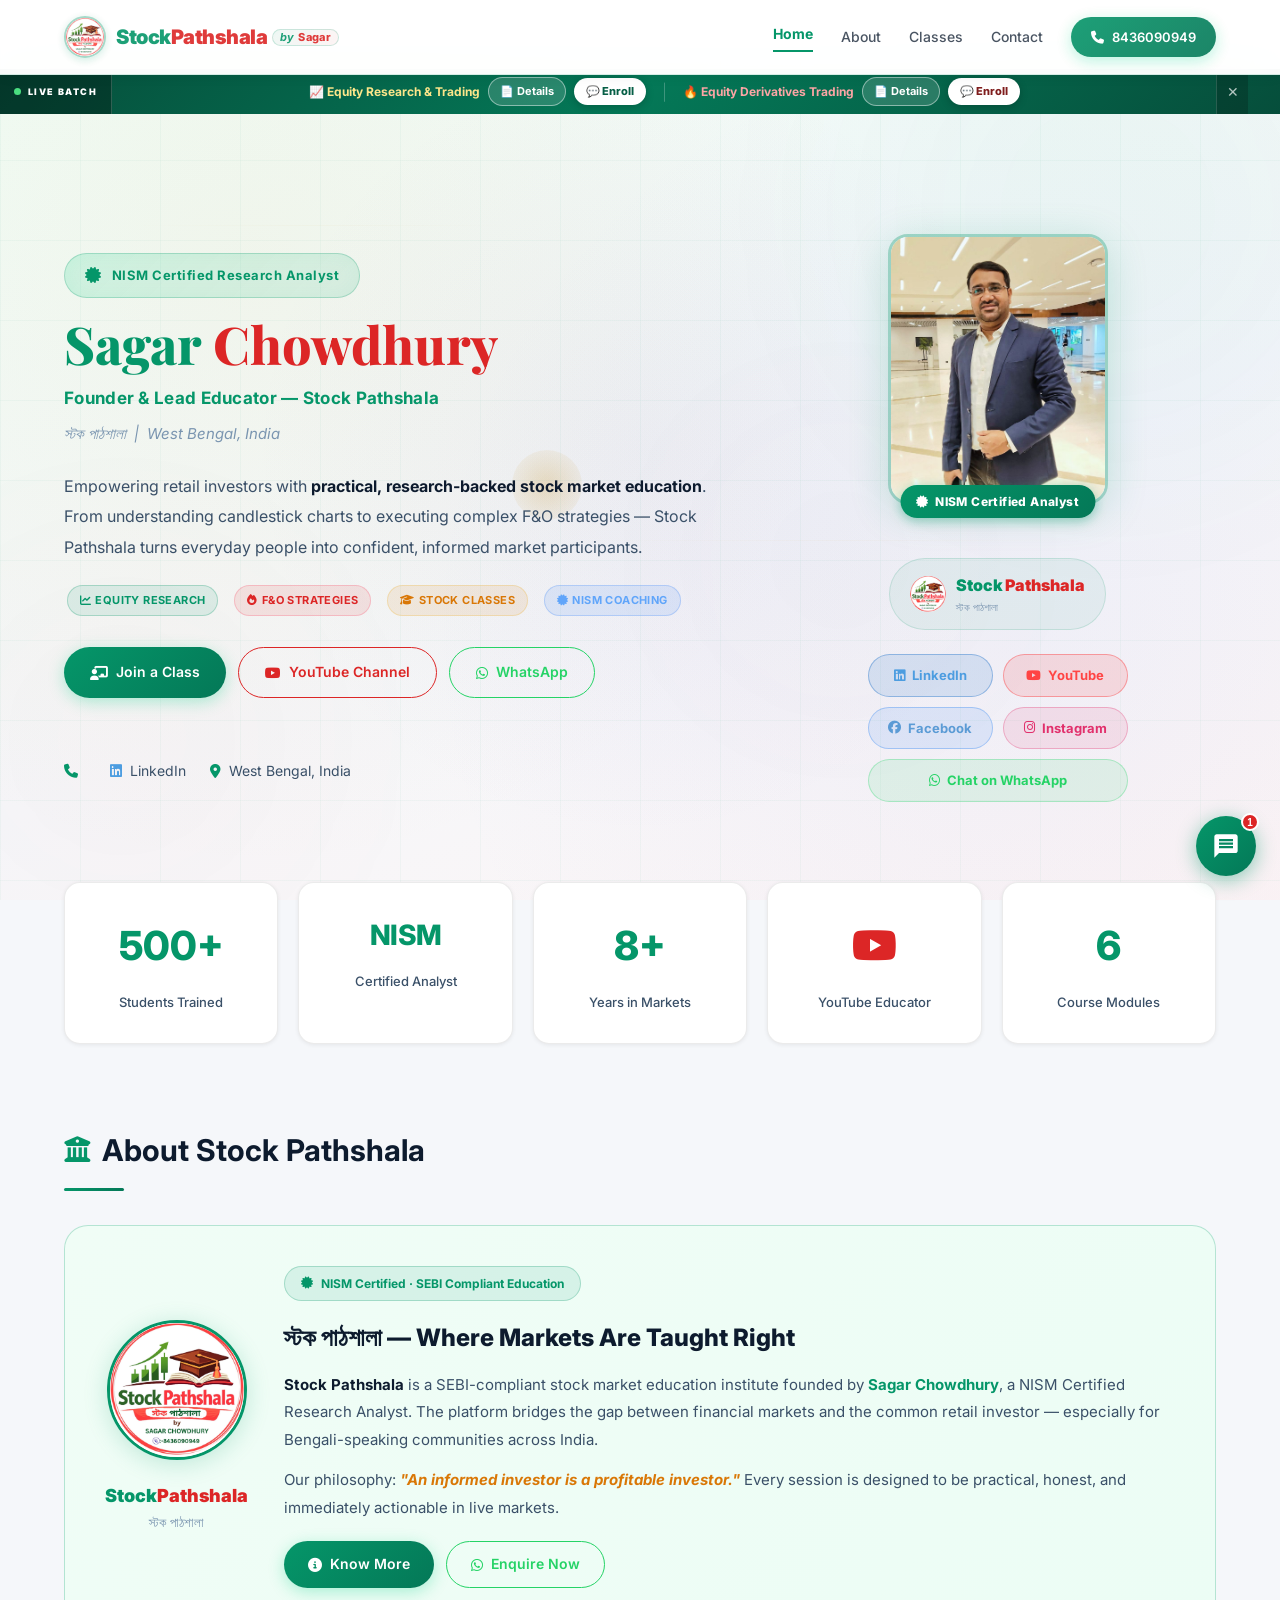
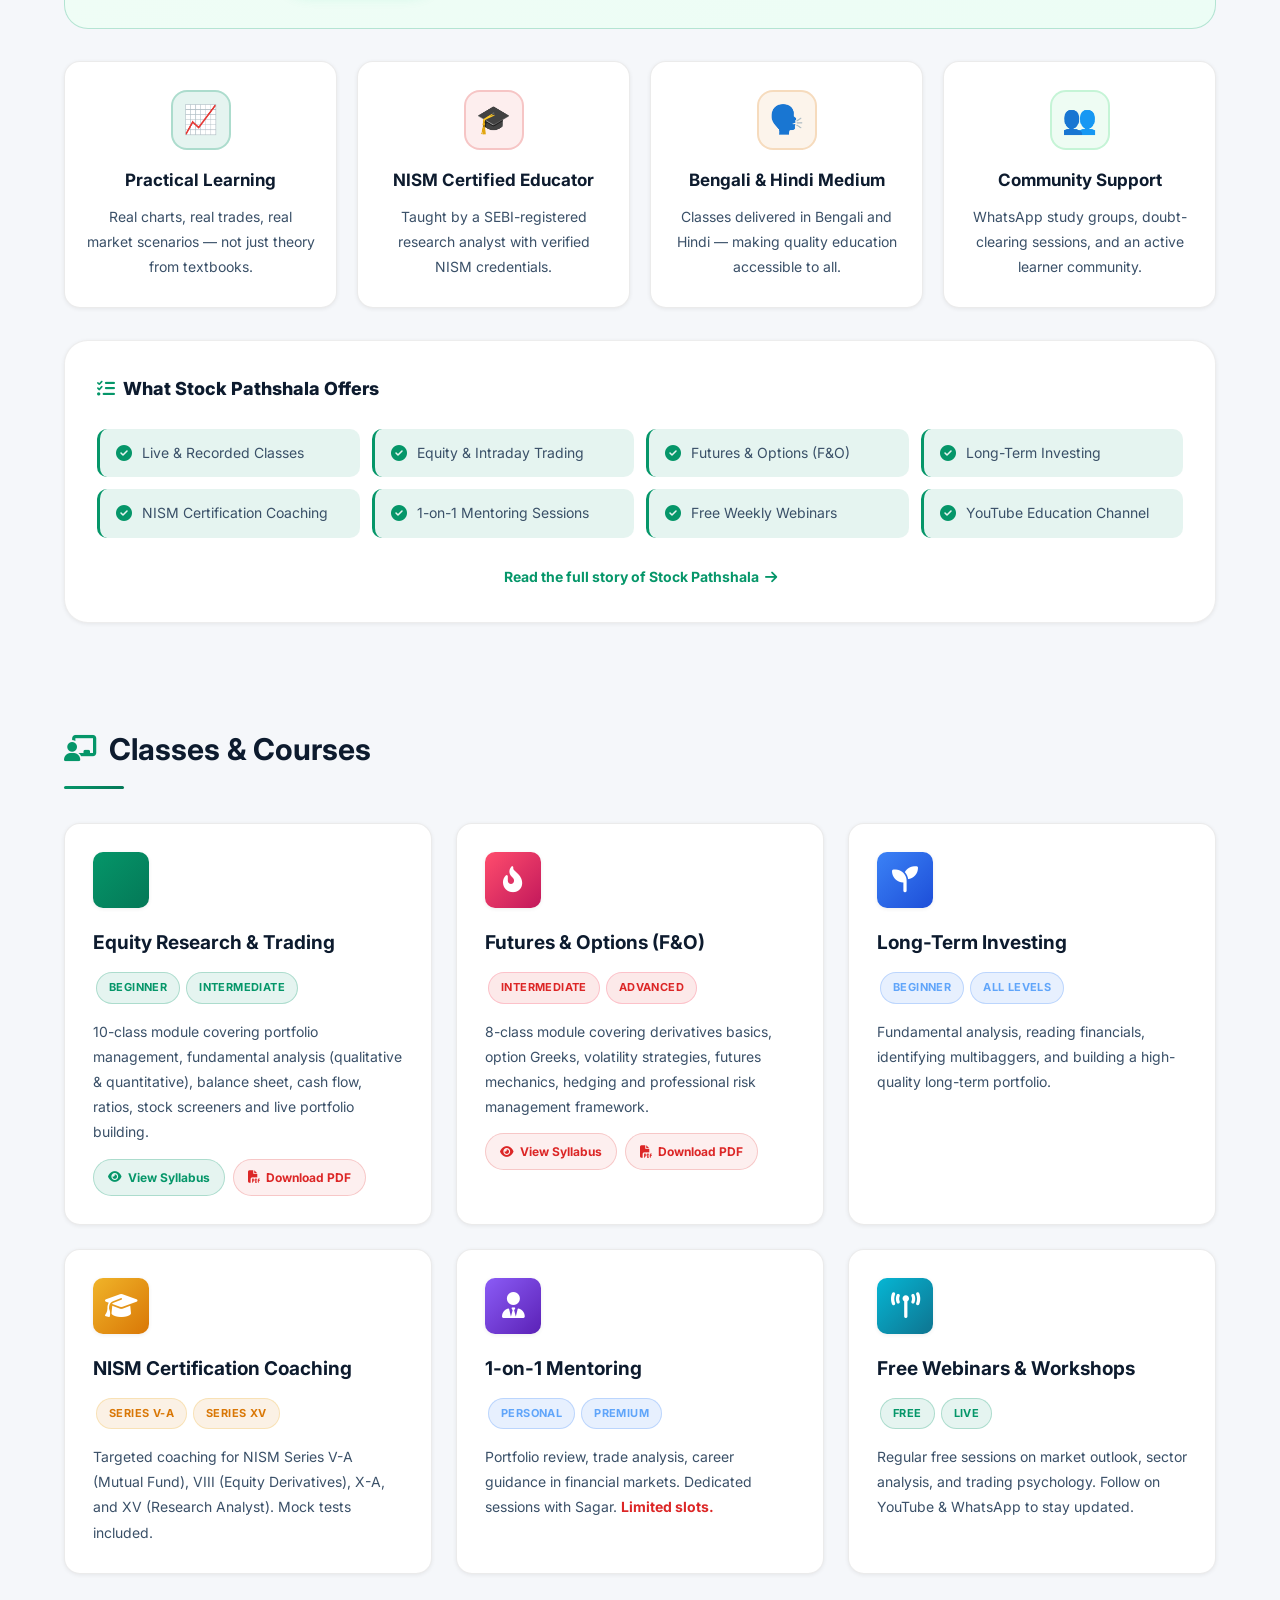
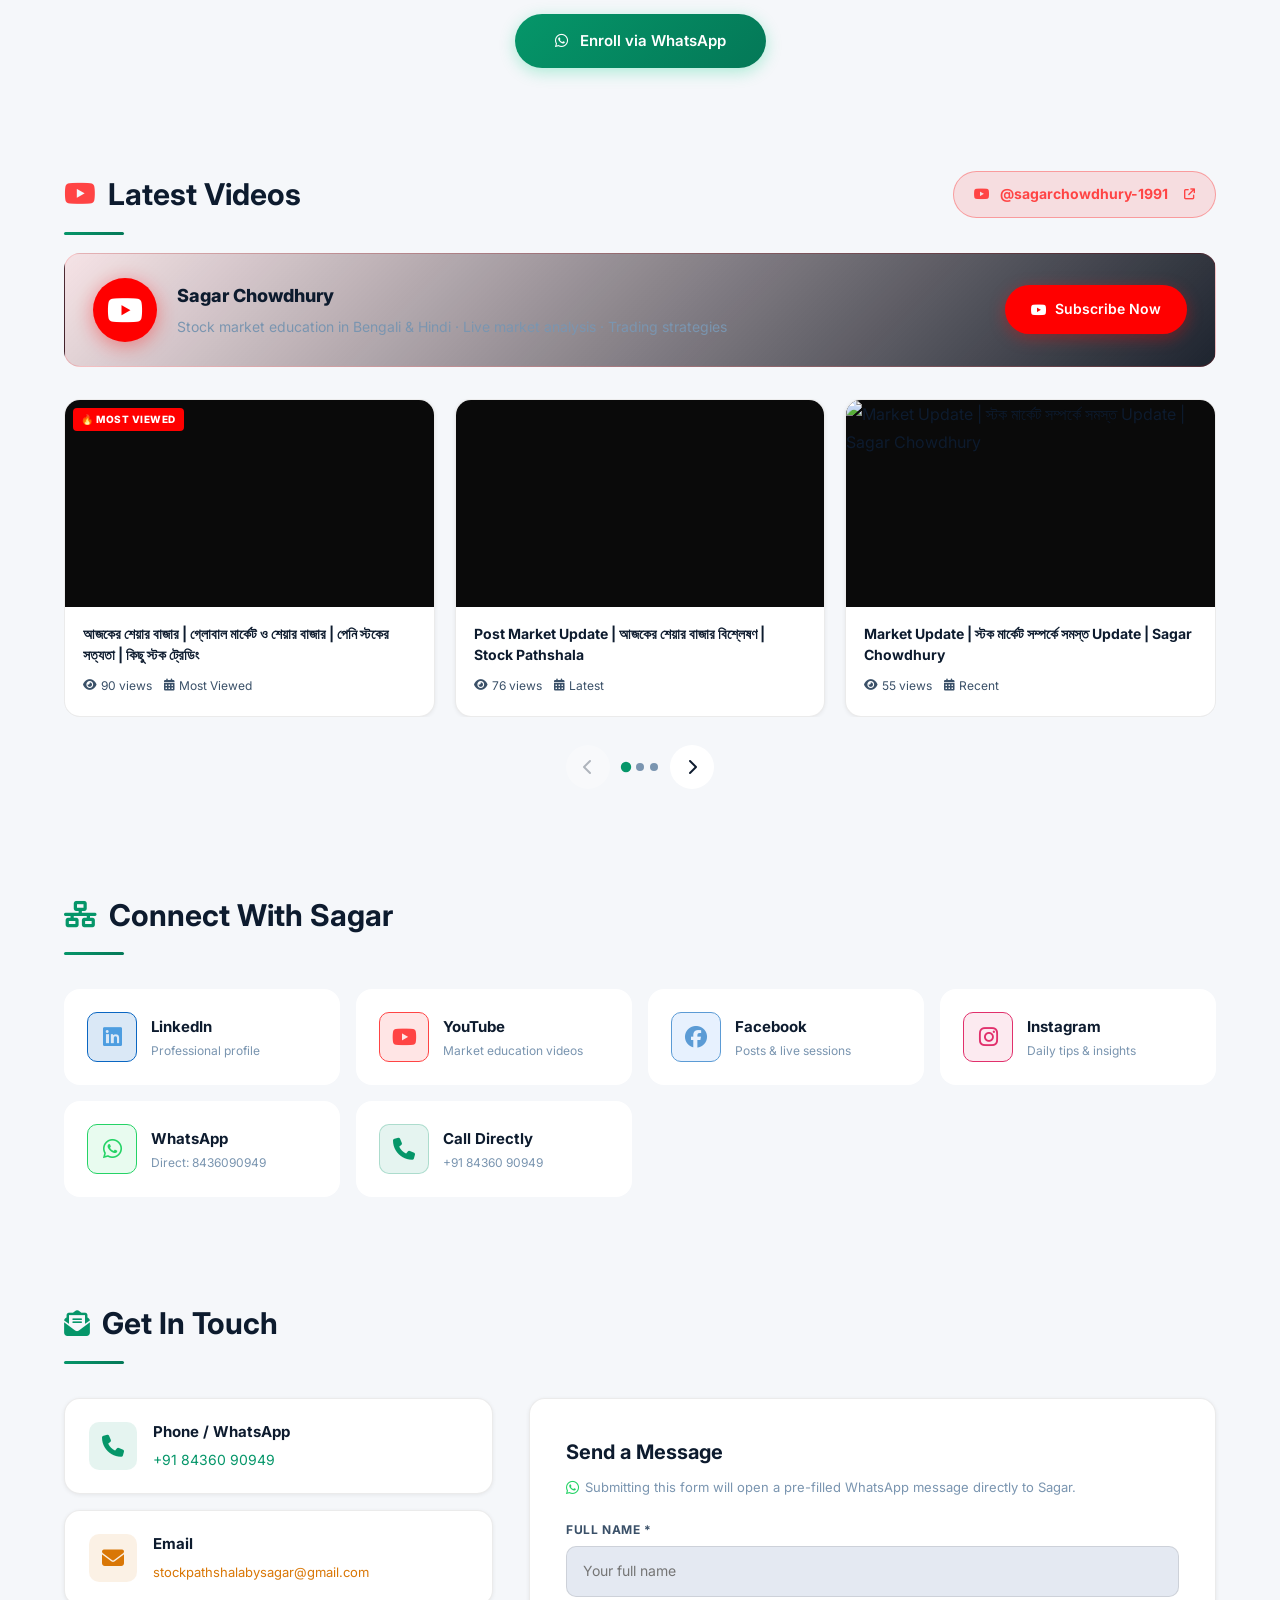
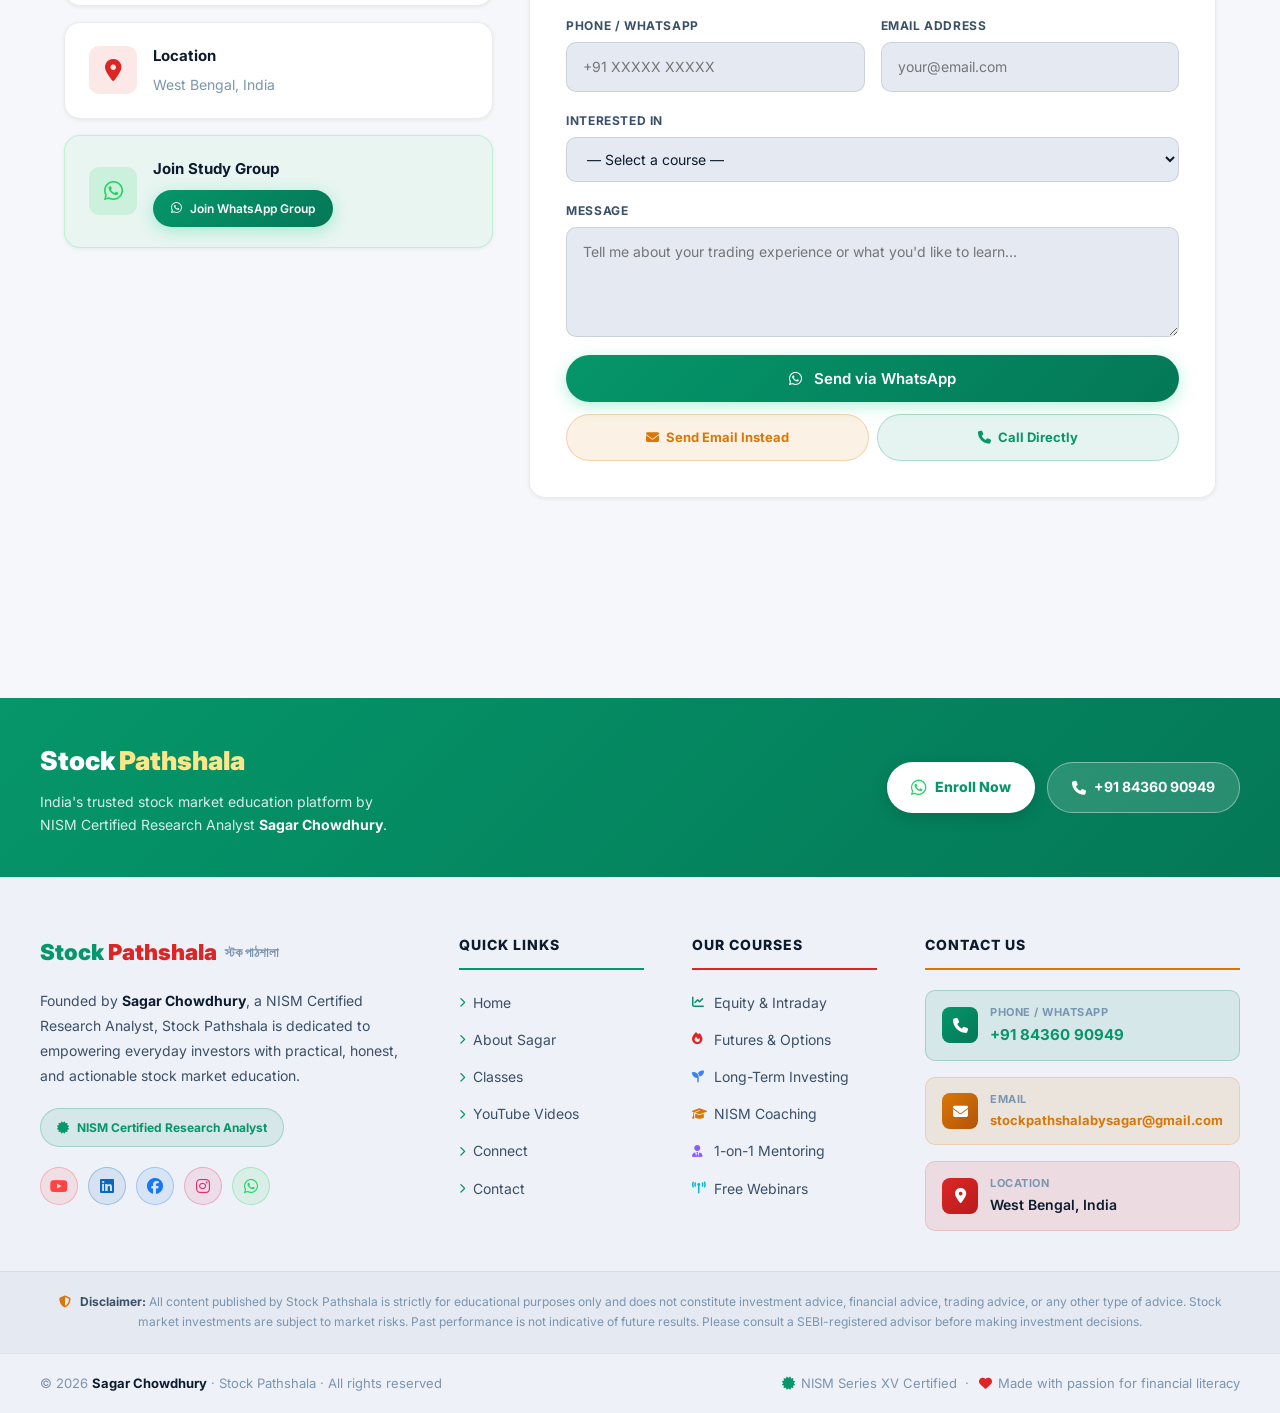
==== index.html @ 7ca475e6 "Add Equity Derivatives course page; remove blogs/Firebase section; update F&O card and announcement " ====
<!DOCTYPE html>
<html lang="en">
<head>
<meta charset="UTF-8">
<meta name="viewport" content="width=device-width, initial-scale=1.0">

<!-- ── Primary SEO ── -->
<title>Sagar Chowdhury | Stock Pathshala | NISM Certified Stock Market Classes Bengali Hindi</title>
<meta name="description" content="Sagar Chowdhury – NISM Certified Research Analyst & founder of Stock Pathshala (স্টক পাঠশালা). Join live stock market classes in Bengali & Hindi. Learn equity trading, F&O, long-term investing & NISM coaching. West Bengal, India.">
<meta name="keywords" content="Sagar Chowdhury, Stock Pathshala, স্টক পাঠশালা, NISM Certified Research Analyst, stock market classes Bengali, stock market classes Hindi, equity trading course West Bengal, F&O trading course India, NISM coaching, intraday trading classes, stock market education Bengal, share market course Bengali, stock pathshala by sagar, sagar chowdhury stock market">
<meta name="author" content="Sagar Chowdhury">
<meta name="robots" content="index, follow, max-snippet:-1, max-image-preview:large, max-video-preview:-1">
<meta name="googlebot" content="index, follow">
<meta name="theme-color" content="#059669">
<link rel="canonical" href="https://stockpathshalabysagar.com/">

<!-- ── Open Graph (Facebook / WhatsApp preview) ── -->
<meta property="og:type" content="website">
<meta property="og:site_name" content="Stock Pathshala by Sagar">
<meta property="og:title" content="Sagar Chowdhury | Stock Pathshala | NISM Certified Stock Market Classes">
<meta property="og:description" content="NISM Certified Research Analyst & founder of Stock Pathshala. Live stock market classes in Bengali & Hindi — equity, F&O, investing & NISM coaching. 500+ students trained.">
<meta property="og:url" content="https://stockpathshalabysagar.com/">
<meta property="og:image" content="https://stockpathshalabysagar.com/assets/sagar-profile.jpg">
<meta property="og:image:width" content="1200">
<meta property="og:image:height" content="630">
<meta property="og:image:alt" content="Sagar Chowdhury - NISM Certified Research Analyst, Stock Pathshala">
<meta property="og:locale" content="en_IN">

<!-- ── Twitter / X Card ── -->
<meta name="twitter:card" content="summary_large_image">
<meta name="twitter:title" content="Sagar Chowdhury | Stock Pathshala | NISM Certified Stock Market Classes">
<meta name="twitter:description" content="NISM Certified Research Analyst. Live stock market classes in Bengali & Hindi. Join 500+ students at Stock Pathshala.">
<meta name="twitter:image" content="https://stockpathshalabysagar.com/assets/sagar-profile.jpg">

<!-- ── Geo & Language ── -->
<meta name="geo.region" content="IN-WB">
<meta name="geo.placename" content="West Bengal, India">
<meta name="language" content="English">
<meta name="content-language" content="en-IN">

<!-- ── Structured Data: Person + EducationalOrganization ── -->
<script type="application/ld+json">
{
  "@context": "https://schema.org",
  "@graph": [
    {
      "@type": "Person",
      "@id": "https://stockpathshalabysagar.com/#sagar",
      "name": "Sagar Chowdhury",
      "jobTitle": "NISM Certified Research Analyst",
      "description": "Founder of Stock Pathshala, NISM Certified Research Analyst with 8+ years in Indian financial markets. Teaches stock market education in Bengali and Hindi.",
      "image": "https://stockpathshalabysagar.com/assets/sagar-profile.jpg",
      "url": "https://stockpathshalabysagar.com/",
      "sameAs": [
        "https://www.linkedin.com/in/sagar-chowdhury-507744264/",
        "https://www.youtube.com/@sagarchowdhury-1991",
        "https://www.facebook.com/sagar.chowdhury.794/",
        "https://www.instagram.com/sagar_chowdhury_official/"
      ],
      "address": {
        "@type": "PostalAddress",
        "addressRegion": "West Bengal",
        "addressCountry": "IN"
      },
      "knowsAbout": ["Stock Market", "Equity Trading", "Futures and Options", "NISM Certification", "Technical Analysis", "Fundamental Analysis"]
    },
    {
      "@type": "EducationalOrganization",
      "@id": "https://stockpathshalabysagar.com/#org",
      "name": "Stock Pathshala",
      "alternateName": "স্টক পাঠশালা",
      "description": "SEBI-compliant stock market education institute founded by Sagar Chowdhury. Offers courses on equity trading, F&O, long-term investing and NISM coaching in Bengali and Hindi.",
      "url": "https://stockpathshalabysagar.com/",
      "logo": "https://stockpathshalabysagar.com/assets/stock-pathshala-logo.png",
      "image": "https://stockpathshalabysagar.com/assets/stock-pathshala-logo.png",
      "founder": { "@id": "https://stockpathshalabysagar.com/#sagar" },
      "address": {
        "@type": "PostalAddress",
        "addressRegion": "West Bengal",
        "addressCountry": "IN"
      },
      "contactPoint": {
        "@type": "ContactPoint",
        "telephone": "+91-8436090949",
        "contactType": "customer support",
        "availableLanguage": ["Bengali", "Hindi", "English"]
      },
      "sameAs": [
        "https://www.facebook.com/sagar.chowdhury.794/",
        "https://www.youtube.com/@sagarchowdhury-1991"
      ]
    },
    {
      "@type": "WebSite",
      "@id": "https://stockpathshalabysagar.com/#website",
      "url": "https://stockpathshalabysagar.com/",
      "name": "Stock Pathshala by Sagar",
      "description": "Official website of Stock Pathshala — NISM Certified stock market education by Sagar Chowdhury",
      "publisher": { "@id": "https://stockpathshalabysagar.com/#org" },
      "potentialAction": {
        "@type": "SearchAction",
        "target": "https://stockpathshalabysagar.com/?q={search_term_string}",
        "query-input": "required name=search_term_string"
      }
    },
    {
      "@type": "ItemList",
      "name": "Stock Market Courses by Stock Pathshala",
      "itemListElement": [
        { "@type": "ListItem", "position": 1, "name": "Equity & Intraday Trading Course" },
        { "@type": "ListItem", "position": 2, "name": "Futures & Options (F&O) Course" },
        { "@type": "ListItem", "position": 3, "name": "Long-Term Investing Course" },
        { "@type": "ListItem", "position": 4, "name": "NISM Certification Coaching" },
        { "@type": "ListItem", "position": 5, "name": "1-on-1 Mentoring" },
        { "@type": "ListItem", "position": 6, "name": "Free Webinars & Workshops" }
      ]
    }
  ]
}
</script>
<link rel="icon" type="image/png" sizes="32x32" href="assets/stock-pathshala-logo.png">
<link rel="icon" type="image/png" sizes="16x16" href="assets/stock-pathshala-logo.png">
<link rel="shortcut icon" type="image/png" href="assets/stock-pathshala-logo.png">
<link rel="apple-touch-icon" href="assets/stock-pathshala-logo.png">
<link rel="manifest" href="site.webmanifest">
<link rel="stylesheet" href="https://cdnjs.cloudflare.com/ajax/libs/font-awesome/6.5.0/css/all.min.css">
<link rel="preconnect" href="https://fonts.googleapis.com">
<link rel="preconnect" href="https://fonts.gstatic.com" crossorigin>
<link href="https://fonts.googleapis.com/css2?family=Inter:wght@300;400;500;600;700;800;900&family=Playfair+Display:wght@700;800&display=swap" rel="stylesheet">
<link rel="stylesheet" href="tech-background.css">
<link rel="stylesheet" href="mobile-nav-fix.css">
<link rel="stylesheet" href="style.css">
</head>
<body>

<!-- ── Animated Background ── -->
<div class="tech-bg-container" style="background:linear-gradient(160deg,#f0fdf6 0%,#f5f7fa 60%,#fdf4f4 100%)">
  <div class="gradient-orb" style="background:radial-gradient(circle,rgba(5,150,105,0.12),transparent)"></div>
  <div class="gradient-orb" style="background:radial-gradient(circle,rgba(220,38,38,0.07),transparent)"></div>
  <div class="gradient-orb" style="background:radial-gradient(circle,rgba(217,119,6,0.06),transparent)"></div>
  <div class="floating-particle"></div><div class="floating-particle"></div>
  <div class="floating-particle"></div><div class="floating-particle"></div>
  <div class="mesh-overlay"></div>
  <div class="grid-pattern"></div>
  <div class="circuit-lines"><div class="circuit-line"></div><div class="circuit-line"></div></div>
</div>

<!-- ── Navigation ── -->
<nav id="mainNav" style="position:fixed;top:0;left:0;right:0;z-index:1000;
  background:rgba(255,255,255,0.97);backdrop-filter:blur(20px);
  border-bottom:1px solid rgba(5,150,105,0.15);padding:16px 0;
  box-shadow:0 1px 12px rgba(0,0,0,0.07);
  transition:all 0.3s ease">
  <div style="max-width:1200px;margin:auto;padding:0 24px;
    display:flex;justify-content:space-between;align-items:center">

    <!-- Brand -->
    <a href="index" style="display:flex;align-items:center;gap:10px;text-decoration:none">
      <img src="assets/stock-pathshala-logo.png" alt="Stock Pathshala"
        style="width:42px;height:42px;border-radius:50%;object-fit:cover;
          border:2px solid rgba(5,150,105,0.4);box-shadow:0 2px 8px rgba(5,150,105,0.2);
          flex-shrink:0"
        onerror="this.style.display='none'">
      <div style="display:flex;flex-direction:column;gap:1px">
        <div style="display:flex;align-items:center;gap:0px;line-height:1">
          <span style="font-size:20px;font-weight:900;color:#059669;letter-spacing:-0.5px">Stock</span>
          <span style="font-size:20px;font-weight:900;color:#dc2626;letter-spacing:-0.5px">Pathshala</span>
          <span style="font-size:11px;font-weight:700;color:var(--text-muted);
            margin-left:5px;padding:2px 7px;
            background:linear-gradient(135deg,rgba(5,150,105,0.08),rgba(220,38,38,0.06));
            border:1px solid rgba(5,150,105,0.2);border-radius:20px;
            letter-spacing:0.4px;white-space:nowrap;font-style:italic">
            <span style="color:#059669">by</span>&nbsp;<span style="color:#dc2626;font-style:normal;font-weight:800">Sagar</span>
          </span>
        </div>
      </div>
    </a>

    <!-- Nav links -->
    <div style="display:flex;gap:28px;align-items:center">
      <a href="index" class="nav-link active" style="font-weight:700;font-size:14px">Home</a>
      <a href="about" class="nav-link" style="font-weight:500;font-size:14px">About</a>

      <a href="#classes" class="nav-link" style="font-weight:500;font-size:14px">Classes</a>
      <a href="#contact" class="nav-link" style="font-weight:500;font-size:14px">Contact</a>
      <a href="tel:+918436090949" class="btn primary" style="padding:9px 20px;font-size:13px">
        <i class="fas fa-phone"></i> 8436090949
      </a>
    </div>
  </div>
</nav>

<!-- ── Stock Ticker ── -->
<!-- ── Course Announcement Banner ── -->
<div id="courseBanner" style="margin-top:69px;position:relative;z-index:10;
  background:linear-gradient(135deg,#064e3b 0%,#047857 50%,#064e3b 100%)">

  <div style="display:flex;align-items:center;min-height:44px;padding:0 32px 0 0">

    <!-- Pulsing label pill -->
    <div style="display:flex;align-items:center;gap:7px;padding:0 14px;height:44px;
      flex-shrink:0;background:rgba(0,0,0,0.3);border-right:1px solid rgba(255,255,255,0.18)">
      <span style="width:7px;height:7px;border-radius:50%;background:#4ade80;
        flex-shrink:0;animation:livePulse 1.2s ease-in-out infinite"></span>
      <span style="font-size:9px;font-weight:900;color:#ffffff;letter-spacing:1.4px;
        white-space:nowrap;text-transform:uppercase">Live Batch</span>
    </div>

    <!-- Main content row — centers between label and close btn -->
    <div style="flex:1;display:flex;align-items:center;justify-content:center;
      flex-wrap:wrap;gap:8px 16px;padding:8px 12px">

      <!-- Course 1 -->
      <div style="display:flex;align-items:center;gap:8px;flex-wrap:nowrap">
        <span style="font-size:12px;font-weight:700;color:#ffffff;white-space:nowrap">
          📈 <strong style="color:#fde68a">Equity Research &amp; Trading</strong>
        </span>
        <a href="course-equity-research"
          style="display:inline-flex;align-items:center;gap:5px;font-size:11px;font-weight:700;
            color:#ffffff;padding:4px 11px;background:rgba(255,255,255,0.15);
            border:1.5px solid rgba(255,255,255,0.45);border-radius:50px;
            text-decoration:none;white-space:nowrap;transition:background 0.2s"
          onmouseover="this.style.background='rgba(255,255,255,0.28)'"
          onmouseout="this.style.background='rgba(255,255,255,0.15)'">
          📄 Details
        </a>
        <a href="https://wa.me/918436090949?text=Hi%20Sagar%2C%20I%20want%20to%20enroll%20in%20Equity%20Research%20and%20Trading"
          target="_blank"
          style="display:inline-flex;align-items:center;gap:5px;font-size:11px;font-weight:800;
            color:#065f46;padding:4px 12px;background:#ffffff;border-radius:50px;
            text-decoration:none;white-space:nowrap;box-shadow:0 2px 8px rgba(0,0,0,0.2);
            transition:transform 0.2s"
          onmouseover="this.style.transform='scale(1.04)'"
          onmouseout="this.style.transform='scale(1)'">
          💬 Enroll
        </a>
      </div>

      <!-- Divider -->
      <span style="color:rgba(255,255,255,0.25);font-size:16px;font-weight:300">|</span>

      <!-- Course 2 -->
      <div style="display:flex;align-items:center;gap:8px;flex-wrap:nowrap">
        <span style="font-size:12px;font-weight:700;color:#ffffff;white-space:nowrap">
          🔥 <strong style="color:#fca5a5">Equity Derivatives Trading</strong>
        </span>
        <a href="course-equity-derivatives"
          style="display:inline-flex;align-items:center;gap:5px;font-size:11px;font-weight:700;
            color:#ffffff;padding:4px 11px;background:rgba(255,255,255,0.15);
            border:1.5px solid rgba(255,255,255,0.45);border-radius:50px;
            text-decoration:none;white-space:nowrap;transition:background 0.2s"
          onmouseover="this.style.background='rgba(255,255,255,0.28)'"
          onmouseout="this.style.background='rgba(255,255,255,0.15)'">
          📄 Details
        </a>
        <a href="https://wa.me/918436090949?text=Hi%20Sagar%2C%20I%20want%20to%20enroll%20in%20Equity%20Derivatives%20Trading%20and%20Planning"
          target="_blank"
          style="display:inline-flex;align-items:center;gap:5px;font-size:11px;font-weight:800;
            color:#7f1d1d;padding:4px 12px;background:#ffffff;border-radius:50px;
            text-decoration:none;white-space:nowrap;box-shadow:0 2px 8px rgba(0,0,0,0.2);
            transition:transform 0.2s"
          onmouseover="this.style.transform='scale(1.04)'"
          onmouseout="this.style.transform='scale(1)'">
          💬 Enroll
        </a>
      </div>

    </div>

    <!-- Close -->
    <button onclick="document.getElementById('courseBanner').style.display='none'"
      style="flex-shrink:0;width:32px;height:44px;background:rgba(0,0,0,0.2);
        border:none;border-left:1px solid rgba(255,255,255,0.15);color:rgba(255,255,255,0.7);
        font-size:14px;cursor:pointer;transition:all 0.2s;box-shadow:none;outline:none"
      onmouseover="this.style.background='rgba(0,0,0,0.4)';this.style.color='#fff'"
      onmouseout="this.style.background='rgba(0,0,0,0.2)';this.style.color='rgba(255,255,255,0.7)'"
      aria-label="Close">✕</button>

  </div>
</div>

<div class="container">

<!-- ══════════════════════════════
     HERO
══════════════════════════════ -->
<section class="hero" style="margin-bottom:80px">

  <!-- LEFT -->
  <div>
    <div class="nism-badge">
      <i class="fas fa-certificate"></i>
      NISM Certified Research Analyst
    </div>

    <h1><span style="color:var(--green)">Sagar</span> <span style="color:var(--red)">Chowdhury</span></h1>
    <p style="font-size:17px;color:var(--green);font-weight:700;margin:10px 0 6px;letter-spacing:0.3px">
      Founder &amp; Lead Educator — Stock Pathshala
    </p>
    <p style="font-size:15px;color:var(--text-muted);margin-bottom:24px;font-style:italic">
      স্টক পাঠশালা &nbsp;|&nbsp; West Bengal, India
    </p>

    <p style="font-size:16px;line-height:1.9;color:var(--text-secondary);margin-bottom:20px">
      Empowering retail investors with <strong style="color:var(--text-primary)">practical, research-backed stock market education</strong>.
      From understanding candlestick charts to executing complex F&amp;O strategies —
      Stock Pathshala turns everyday people into confident, informed market participants.
    </p>

    <div style="display:flex;gap:10px;flex-wrap:wrap;margin-bottom:28px">
      <span class="tag green"><i class="fas fa-chart-line"></i> Equity Research</span>
      <span class="tag red"><i class="fas fa-fire"></i> F&amp;O Strategies</span>
      <span class="tag gold"><i class="fas fa-graduation-cap"></i> Stock Classes</span>
      <span class="tag blue"><i class="fas fa-certificate"></i> NISM Coaching</span>
    </div>

    <div style="display:flex;gap:12px;flex-wrap:wrap">
      <a href="#classes" class="btn primary"><i class="fas fa-chalkboard-teacher"></i> Join a Class</a>
      <a href="https://www.youtube.com/@sagarchowdhury-1991" target="_blank"
        class="btn outline-red"><i class="fab fa-youtube"></i> YouTube Channel</a>
      <a href="https://wa.me/918436090949?text=Hi%20Sagar%2C%20I%20want%20to%20enroll%20at%20Stock%20Pathshala"
        target="_blank" class="btn" style="color:#25d366;border-color:#25d366">
        <i class="fab fa-whatsapp"></i> WhatsApp
      </a>
    </div>

    <!-- Quick info -->
    <div style="display:flex;gap:24px;flex-wrap:wrap;margin-top:32px;
      padding-top:28px;border-top:1px solid rgba(255,255,255,0.07)">
      <a href="tel:+918436090949" style="display:flex;align-items:center;gap:8px;
        color:var(--text-secondary);font-size:14px">
        <i class="fas fa-phone" style="color:var(--green)"></i> <span id="hero-phone"></span>
      </a>
      <a href="https://www.linkedin.com/in/sagar-chowdhury-507744264/" target="_blank"
        style="display:flex;align-items:center;gap:8px;color:var(--text-secondary);font-size:14px">
        <i class="fab fa-linkedin" style="color:#4d9de0"></i> LinkedIn
      </a>
      <span style="display:flex;align-items:center;gap:8px;color:var(--text-secondary);font-size:14px">
        <i class="fas fa-map-marker-alt" style="color:var(--green)"></i> West Bengal, India
      </span>
    </div>
  </div>

  <!-- RIGHT — Logo + social -->
  <div class="hero-right">
    <!-- Profile Photo -->
    <div style="position:relative;margin-bottom:8px">
      <img src="assets/sagar-profile.jpg" alt="Sagar Chowdhury - NISM Research Analyst"
        style="width:220px;height:270px;object-fit:cover;object-position:top center;
          border-radius:20px;box-shadow:0 8px 40px rgba(5,150,105,0.2);
          border:3px solid rgba(5,150,105,0.35);display:block">
      <div style="position:absolute;bottom:-14px;left:50%;transform:translateX(-50%);
        white-space:nowrap;background:linear-gradient(135deg,#059669,#047857);
        color:#fff;font-size:12px;font-weight:800;padding:6px 16px;
        border-radius:50px;box-shadow:0 3px 12px rgba(5,150,105,0.4);letter-spacing:0.4px">
        <i class="fas fa-certificate"></i> &nbsp;NISM Certified Analyst
      </div>
    </div>
    <!-- Stock Pathshala Logo below photo -->
    <div style="margin-top:22px;display:flex;align-items:center;gap:10px;
      padding:12px 20px;background:rgba(5,150,105,0.06);
      border:1.5px solid rgba(5,150,105,0.15);border-radius:50px">
      <img src="assets/stock-pathshala-logo.png" alt="Stock Pathshala"
        style="width:36px;height:36px;border-radius:50%;object-fit:cover"
        onerror="this.style.display='none'">
      <div>
        <div style="display:flex;gap:2px">
          <span style="font-size:16px;font-weight:900;color:var(--green)">Stock</span>
          <span style="font-size:16px;font-weight:900;color:var(--red)">Pathshala</span>
        </div>
        <div style="font-size:10px;color:var(--text-muted);font-weight:500">স্টক পাঠশালা</div>
      </div>
    </div>

    <!-- Social grid -->
    <div style="display:grid;grid-template-columns:1fr 1fr;gap:10px;width:100%;max-width:260px">
      <a href="https://www.linkedin.com/in/sagar-chowdhury-507744264/" target="_blank"
        class="soc-btn soc-li" style="justify-content:center">
        <i class="fab fa-linkedin"></i> LinkedIn</a>
      <a href="https://www.youtube.com/@sagarchowdhury-1991" target="_blank"
        class="soc-btn soc-yt" style="justify-content:center">
        <i class="fab fa-youtube"></i> YouTube</a>
      <a href="https://www.facebook.com/sagar.chowdhury.794/" target="_blank"
        class="soc-btn soc-fb" style="justify-content:center">
        <i class="fab fa-facebook"></i> Facebook</a>
      <a href="https://www.instagram.com/sagar_chowdhury_official/" target="_blank"
        class="soc-btn soc-ig" style="justify-content:center">
        <i class="fab fa-instagram"></i> Instagram</a>
      <a href="https://wa.me/918436090949" target="_blank"
        class="soc-btn soc-wa" style="justify-content:center;grid-column:span 2">
        <i class="fab fa-whatsapp"></i> Chat on WhatsApp</a>
    </div>
  </div>
</section>

<!-- ══════════════════════════════
     STATS
══════════════════════════════ -->
<section style="margin-bottom:80px">
  <div class="stats-grid">
    <div class="stat-card">
      <span class="stat-number">500+</span>
      <span class="stat-label">Students Trained</span>
    </div>
    <div class="stat-card">
      <span class="stat-number" style="font-size:28px;letter-spacing:-0.5px">NISM</span>
      <span class="stat-label">Certified Analyst</span>
    </div>
    <div class="stat-card">
      <span class="stat-number">8+</span>
      <span class="stat-label">Years in Markets</span>
    </div>
    <div class="stat-card">
      <span class="stat-number" style="color:var(--red)"><i class="fab fa-youtube"></i></span>
      <span class="stat-label">YouTube Educator</span>
    </div>
    <div class="stat-card">
      <span class="stat-number">6</span>
      <span class="stat-label">Course Modules</span>
    </div>
  </div>
</section>

<!-- ══════════════════════════════
     ABOUT STOCK PATHSHALA
══════════════════════════════ -->
<section id="about-sp">
  <h2><i class="fas fa-university" style="color:var(--green);font-size:26px"></i> About Stock Pathshala</h2>

  <!-- Hero card -->
  <div style="background:linear-gradient(135deg,#f0fdf6,#ecfdf5);border:1.5px solid var(--green-border);
    border-radius:var(--radius-xl);padding:40px;margin-bottom:32px;
    display:grid;grid-template-columns:auto 1fr;gap:36px;align-items:center">
    <div style="text-align:center">
      <img src="assets/stock-pathshala-logo.png" alt="Stock Pathshala"
        style="width:140px;height:140px;border-radius:50%;object-fit:cover;
          border:3px solid var(--green);box-shadow:0 4px 24px rgba(5,150,105,0.2)"
        onerror="this.style.display='none'">
      <div style="margin-top:12px;font-size:18px;font-weight:900;color:var(--green)">Stock<span style="color:var(--red)">Pathshala</span></div>
      <div style="font-size:13px;color:var(--text-muted)">স্টক পাঠশালা</div>
    </div>
    <div>
      <div style="display:inline-flex;align-items:center;gap:8px;padding:6px 16px;
        background:var(--green-soft);border:1.5px solid var(--green-border);
        border-radius:50px;color:var(--green);font-size:12px;font-weight:700;margin-bottom:16px">
        <i class="fas fa-certificate"></i> NISM Certified · SEBI Compliant Education
      </div>
      <h3 style="font-size:24px;font-weight:800;color:var(--text-primary);margin-bottom:12px">
        স্টক পাঠশালা — Where Markets Are Taught Right
      </h3>
      <p style="font-size:15px;line-height:1.85;color:var(--text-secondary);margin-bottom:12px">
        <strong style="color:var(--text-primary)">Stock Pathshala</strong> is a SEBI-compliant stock market education institute
        founded by <strong style="color:var(--green)">Sagar Chowdhury</strong>, a NISM Certified Research Analyst.
        The platform bridges the gap between financial markets and the common retail investor —
        especially for Bengali-speaking communities across India.
      </p>
      <p style="font-size:15px;line-height:1.85;color:var(--text-secondary)">
        Our philosophy: <em style="color:var(--gold);font-weight:700">"An informed investor is a profitable investor."</em>
        Every session is designed to be practical, honest, and immediately actionable in live markets.
      </p>
      <div style="display:flex;gap:12px;flex-wrap:wrap;margin-top:20px">
        <a href="about" class="btn primary" style="padding:10px 24px;font-size:14px">
          <i class="fas fa-info-circle"></i> Know More
        </a>
        <a href="https://wa.me/918436090949?text=Hi%20Sagar%2C%20tell%20me%20about%20Stock%20Pathshala"
          target="_blank" class="btn" style="color:#25d366;border-color:#25d366;padding:10px 24px;font-size:14px">
          <i class="fab fa-whatsapp"></i> Enquire Now
        </a>
      </div>
    </div>
  </div>

  <!-- 4 pillars -->
  <div style="display:grid;grid-template-columns:repeat(auto-fit,minmax(260px,1fr));gap:20px;margin-bottom:32px">
    <div class="card" style="text-align:center;padding:28px 20px">
      <div style="width:60px;height:60px;background:var(--green-soft);border:2px solid var(--green-border);
        border-radius:var(--radius-lg);display:flex;align-items:center;justify-content:center;
        font-size:28px;margin:0 auto 16px">📈</div>
      <h3 style="font-size:17px;margin-bottom:8px">Practical Learning</h3>
      <p style="font-size:14px">Real charts, real trades, real market scenarios — not just theory from textbooks.</p>
    </div>
    <div class="card" style="text-align:center;padding:28px 20px">
      <div style="width:60px;height:60px;background:rgba(220,38,38,0.08);border:2px solid rgba(220,38,38,0.2);
        border-radius:var(--radius-lg);display:flex;align-items:center;justify-content:center;
        font-size:28px;margin:0 auto 16px">🎓</div>
      <h3 style="font-size:17px;margin-bottom:8px">NISM Certified Educator</h3>
      <p style="font-size:14px">Taught by a SEBI-registered research analyst with verified NISM credentials.</p>
    </div>
    <div class="card" style="text-align:center;padding:28px 20px">
      <div style="width:60px;height:60px;background:rgba(217,119,6,0.08);border:2px solid rgba(217,119,6,0.2);
        border-radius:var(--radius-lg);display:flex;align-items:center;justify-content:center;
        font-size:28px;margin:0 auto 16px">🗣️</div>
      <h3 style="font-size:17px;margin-bottom:8px">Bengali &amp; Hindi Medium</h3>
      <p style="font-size:14px">Classes delivered in Bengali and Hindi — making quality education accessible to all.</p>
    </div>
    <div class="card" style="text-align:center;padding:28px 20px">
      <div style="width:60px;height:60px;background:rgba(37,211,102,0.08);border:2px solid rgba(37,211,102,0.2);
        border-radius:var(--radius-lg);display:flex;align-items:center;justify-content:center;
        font-size:28px;margin:0 auto 16px">👥</div>
      <h3 style="font-size:17px;margin-bottom:8px">Community Support</h3>
      <p style="font-size:14px">WhatsApp study groups, doubt-clearing sessions, and an active learner community.</p>
    </div>
  </div>

  <!-- What we offer strip -->
  <div style="background:var(--bg-card);border:1px solid rgba(0,0,0,0.07);
    border-radius:var(--radius-xl);padding:32px;box-shadow:var(--shadow-sm)">
    <h3 style="font-size:18px;font-weight:800;margin-bottom:24px;color:var(--text-primary)">
      <i class="fas fa-list-check" style="color:var(--green)"></i> &nbsp;What Stock Pathshala Offers
    </h3>
    <div style="display:grid;grid-template-columns:repeat(auto-fit,minmax(220px,1fr));gap:12px">
      <div style="display:flex;align-items:center;gap:10px;padding:12px 16px;
        background:var(--green-soft);border-radius:var(--radius-md);border-left:3px solid var(--green)">
        <i class="fas fa-check-circle" style="color:var(--green);flex-shrink:0"></i>
        <span style="font-size:14px;color:var(--text-secondary)">Live &amp; Recorded Classes</span>
      </div>
      <div style="display:flex;align-items:center;gap:10px;padding:12px 16px;
        background:var(--green-soft);border-radius:var(--radius-md);border-left:3px solid var(--green)">
        <i class="fas fa-check-circle" style="color:var(--green);flex-shrink:0"></i>
        <span style="font-size:14px;color:var(--text-secondary)">Equity &amp; Intraday Trading</span>
      </div>
      <div style="display:flex;align-items:center;gap:10px;padding:12px 16px;
        background:var(--green-soft);border-radius:var(--radius-md);border-left:3px solid var(--green)">
        <i class="fas fa-check-circle" style="color:var(--green);flex-shrink:0"></i>
        <span style="font-size:14px;color:var(--text-secondary)">Futures &amp; Options (F&amp;O)</span>
      </div>
      <div style="display:flex;align-items:center;gap:10px;padding:12px 16px;
        background:var(--green-soft);border-radius:var(--radius-md);border-left:3px solid var(--green)">
        <i class="fas fa-check-circle" style="color:var(--green);flex-shrink:0"></i>
        <span style="font-size:14px;color:var(--text-secondary)">Long-Term Investing</span>
      </div>
      <div style="display:flex;align-items:center;gap:10px;padding:12px 16px;
        background:var(--green-soft);border-radius:var(--radius-md);border-left:3px solid var(--green)">
        <i class="fas fa-check-circle" style="color:var(--green);flex-shrink:0"></i>
        <span style="font-size:14px;color:var(--text-secondary)">NISM Certification Coaching</span>
      </div>
      <div style="display:flex;align-items:center;gap:10px;padding:12px 16px;
        background:var(--green-soft);border-radius:var(--radius-md);border-left:3px solid var(--green)">
        <i class="fas fa-check-circle" style="color:var(--green);flex-shrink:0"></i>
        <span style="font-size:14px;color:var(--text-secondary)">1-on-1 Mentoring Sessions</span>
      </div>
      <div style="display:flex;align-items:center;gap:10px;padding:12px 16px;
        background:var(--green-soft);border-radius:var(--radius-md);border-left:3px solid var(--green)">
        <i class="fas fa-check-circle" style="color:var(--green);flex-shrink:0"></i>
        <span style="font-size:14px;color:var(--text-secondary)">Free Weekly Webinars</span>
      </div>
      <div style="display:flex;align-items:center;gap:10px;padding:12px 16px;
        background:var(--green-soft);border-radius:var(--radius-md);border-left:3px solid var(--green)">
        <i class="fas fa-check-circle" style="color:var(--green);flex-shrink:0"></i>
        <span style="font-size:14px;color:var(--text-secondary)">YouTube Education Channel</span>
      </div>
    </div>
    <div style="text-align:center;margin-top:24px">
      <a href="about" style="color:var(--green);font-weight:700;font-size:14px;
        text-decoration:none;display:inline-flex;align-items:center;gap:6px">
        Read the full story of Stock Pathshala <i class="fas fa-arrow-right"></i>
      </a>
    </div>
  </div>
</section>

<!-- ══════════════════════════════
     CLASSES
══════════════════════════════ -->
<section id="classes">
  <h2><i class="fas fa-chalkboard-teacher" style="color:var(--green);font-size:26px"></i> Classes &amp; Courses</h2>
  <div class="grid-3">

    <div class="card">
      <div class="service-icon" style="background:var(--gradient-green)">
        <i class="fas fa-chart-candlestick"></i></div>
      <h3>Equity Research &amp; Trading</h3>
      <div style="margin-bottom:12px">
        <span class="tag green">Beginner</span><span class="tag green">Intermediate</span>
      </div>
      <p style="font-size:14px">10-class module covering portfolio management, fundamental analysis (qualitative &amp; quantitative), balance sheet, cash flow, ratios, stock screeners and live portfolio building.</p>
      <div style="display:flex;gap:8px;flex-wrap:wrap;margin-top:14px">
        <a href="course-equity-research"
          style="display:inline-flex;align-items:center;gap:6px;padding:7px 14px;
            background:var(--green-soft);border:1.5px solid var(--green-border);
            border-radius:50px;color:var(--green);font-size:12px;font-weight:700;text-decoration:none;transition:all 0.2s"
          onmouseover="this.style.background='var(--green)';this.style.color='#fff'"
          onmouseout="this.style.background='var(--green-soft)';this.style.color='var(--green)'">
          <i class="fas fa-eye"></i> View Syllabus
        </a>
        <a href="course-equity-research" onclick="window.open(this.href);setTimeout(()=>window.frames[0] && window.frames[0].print(),1000);return false;"
          style="display:inline-flex;align-items:center;gap:6px;padding:7px 14px;
            background:rgba(220,38,38,0.07);border:1.5px solid rgba(220,38,38,0.2);
            border-radius:50px;color:var(--red);font-size:12px;font-weight:700;text-decoration:none;transition:all 0.2s"
          onmouseover="this.style.background='var(--red)';this.style.color='#fff'"
          onmouseout="this.style.background='rgba(220,38,38,0.07)';this.style.color='var(--red)'">
          <i class="fas fa-file-pdf"></i> Download PDF
        </a>
      </div>
    </div>

    <div class="card">
      <div class="service-icon" style="background:linear-gradient(135deg,#ff4d6d,#c2185b)">
        <i class="fas fa-fire-flame-curved"></i></div>
      <h3>Futures &amp; Options (F&amp;O)</h3>
      <div style="margin-bottom:12px">
        <span class="tag red">Intermediate</span><span class="tag red">Advanced</span>
      </div>
      <p style="font-size:14px">8-class module covering derivatives basics, option Greeks, volatility strategies, futures mechanics, hedging and professional risk management framework.</p>
      <div style="display:flex;gap:8px;flex-wrap:wrap;margin-top:14px">
        <a href="course-equity-derivatives"
          style="display:inline-flex;align-items:center;gap:6px;padding:7px 14px;
            background:rgba(220,38,38,0.07);border:1.5px solid rgba(220,38,38,0.2);
            border-radius:50px;color:var(--red);font-size:12px;font-weight:700;text-decoration:none;transition:all 0.2s"
          onmouseover="this.style.background='var(--red)';this.style.color='#fff'"
          onmouseout="this.style.background='rgba(220,38,38,0.07)';this.style.color='var(--red)'">
          <i class="fas fa-eye"></i> View Syllabus
        </a>
        <a href="course-equity-derivatives" onclick="window.open(this.href);setTimeout(()=>window.frames[0] && window.frames[0].print(),1000);return false;"
          style="display:inline-flex;align-items:center;gap:6px;padding:7px 14px;
            background:rgba(220,38,38,0.07);border:1.5px solid rgba(220,38,38,0.2);
            border-radius:50px;color:var(--red);font-size:12px;font-weight:700;text-decoration:none;transition:all 0.2s"
          onmouseover="this.style.background='var(--red)';this.style.color='#fff'"
          onmouseout="this.style.background='rgba(220,38,38,0.07)';this.style.color='var(--red)'">
          <i class="fas fa-file-pdf"></i> Download PDF
        </a>
      </div>
    </div>

    <div class="card">
      <div class="service-icon" style="background:linear-gradient(135deg,#3b82f6,#1d4ed8)">
        <i class="fas fa-seedling"></i></div>
      <h3>Long-Term Investing</h3>
      <div style="margin-bottom:12px">
        <span class="tag blue">Beginner</span><span class="tag blue">All Levels</span>
      </div>
      <p style="font-size:14px">Fundamental analysis, reading financials, identifying multibaggers, and building a high-quality long-term portfolio.</p>
    </div>

    <div class="card">
      <div class="service-icon" style="background:linear-gradient(135deg,#f0b429,#d97706)">
        <i class="fas fa-graduation-cap"></i></div>
      <h3>NISM Certification Coaching</h3>
      <div style="margin-bottom:12px">
        <span class="tag gold">Series V-A</span><span class="tag gold">Series XV</span>
      </div>
      <p style="font-size:14px">Targeted coaching for NISM Series V-A (Mutual Fund), VIII (Equity Derivatives), X-A, and XV (Research Analyst). Mock tests included.</p>
    </div>

    <div class="card">
      <div class="service-icon" style="background:linear-gradient(135deg,#8b5cf6,#5b21b6)">
        <i class="fas fa-user-tie"></i></div>
      <h3>1-on-1 Mentoring</h3>
      <div style="margin-bottom:12px">
        <span class="tag blue">Personal</span><span class="tag blue">Premium</span>
      </div>
      <p style="font-size:14px">Portfolio review, trade analysis, career guidance in financial markets. Dedicated sessions with Sagar. <strong style="color:var(--red)">Limited slots.</strong></p>
    </div>

    <div class="card">
      <div class="service-icon" style="background:linear-gradient(135deg,#06b6d4,#0e7490)">
        <i class="fas fa-broadcast-tower"></i></div>
      <h3>Free Webinars &amp; Workshops</h3>
      <div style="margin-bottom:12px">
        <span class="tag green">Free</span><span class="tag green">Live</span>
      </div>
      <p style="font-size:14px">Regular free sessions on market outlook, sector analysis, and trading psychology. Follow on YouTube &amp; WhatsApp to stay updated.</p>
    </div>

  </div>
  <div style="text-align:center;margin-top:40px">
    <a href="https://wa.me/918436090949?text=Hi%20Sagar%2C%20I%20want%20to%20enroll%20in%20a%20Stock%20Pathshala%20course"
      target="_blank" class="btn primary" style="font-size:15px;padding:14px 40px">
      <i class="fab fa-whatsapp"></i> &nbsp;Enroll via WhatsApp
    </a>
  </div>
</section>

<!-- ══════════════════════════════
     YOUTUBE CAROUSEL
══════════════════════════════ -->
<section id="youtube">
  <div class="yt-section-header">
    <h2 style="margin-bottom:0"><i class="fab fa-youtube" style="color:#ff4444;font-size:28px"></i> Latest Videos</h2>
    <a href="https://www.youtube.com/@sagarchowdhury-1991" target="_blank" class="yt-channel-pill">
      <i class="fab fa-youtube"></i> @sagarchowdhury-1991 &nbsp;<i class="fas fa-arrow-up-right-from-square" style="font-size:11px"></i>
    </a>
  </div>

  <!-- Channel banner -->
  <div style="background:linear-gradient(135deg,rgba(255,0,0,0.08),rgba(6,13,24,0.9));
    border:1px solid rgba(255,0,0,0.15);border-radius:var(--radius-lg);
    padding:24px 28px;margin-bottom:32px;
    display:flex;align-items:center;gap:20px;flex-wrap:wrap">
    <div style="width:64px;height:64px;background:#ff0000;border-radius:50%;
      display:flex;align-items:center;justify-content:center;
      font-size:32px;color:#fff;flex-shrink:0;
      box-shadow:0 4px 20px rgba(255,0,0,0.4)">
      <i class="fab fa-youtube"></i>
    </div>
    <div style="flex:1;min-width:200px">
      <div style="font-size:18px;font-weight:800;color:var(--text-primary);margin-bottom:4px">
        Sagar Chowdhury
      </div>
      <div style="font-size:14px;color:var(--text-muted)">
        Stock market education in Bengali &amp; Hindi · Live market analysis · Trading strategies
      </div>
    </div>
    <a href="https://www.youtube.com/@sagarchowdhury-1991" target="_blank"
      class="btn" style="background:#ff0000;color:#fff;border:none;
      box-shadow:0 4px 16px rgba(255,0,0,0.35);font-size:14px">
      <i class="fab fa-youtube"></i> Subscribe Now
    </a>
  </div>

  <!-- Carousel -->
  <div class="carousel-container">
    <div class="carousel-track-wrap">
      <div class="carousel-track" id="ytCarousel">
        <!-- Videos inserted by JS -->
        <div class="yt-loading" style="min-width:100%;justify-content:center">
          <i class="fas fa-spinner fa-spin" style="color:#ff4444;font-size:24px"></i>
          <span>Loading latest videos…</span>
        </div>
      </div>
    </div>
    <div class="carousel-controls">
      <button class="carousel-btn" id="prevBtn" onclick="carouselMove(-1)" disabled>
        <i class="fas fa-chevron-left"></i>
      </button>
      <div class="carousel-dots" id="carouselDots"></div>
      <button class="carousel-btn" id="nextBtn" onclick="carouselMove(1)">
        <i class="fas fa-chevron-right"></i>
      </button>
    </div>
  </div>
</section>

<!-- ══════════════════════════════
     FACEBOOK
══════════════════════════════ -->


<!-- ══════════════════════════════
     CONNECT
══════════════════════════════ -->
<section id="connect">
  <h2><i class="fas fa-network-wired" style="color:var(--green);font-size:26px"></i> Connect With Sagar</h2>
  <div style="display:grid;grid-template-columns:repeat(auto-fit,minmax(240px,1fr));gap:16px">

    <a href="https://www.linkedin.com/in/sagar-chowdhury-507744264/" target="_blank"
      style="display:block;padding:22px;background:var(--bg-card);border-radius:var(--radius-lg);
        border:1px solid rgba(255,255,255,0.06);transition:all 0.3s;text-decoration:none"
      onmouseover="this.style.borderColor='#4d9de0';this.style.transform='translateY(-5px)'"
      onmouseout="this.style.borderColor='rgba(255,255,255,0.06)';this.style.transform='translateY(0)'">
      <div style="display:flex;align-items:center;gap:14px">
        <div style="width:50px;height:50px;background:rgba(10,102,194,0.15);
          border:1.5px solid #0a66c2;border-radius:var(--radius-md);
          display:flex;align-items:center;justify-content:center;font-size:22px;color:#4d9de0">
          <i class="fab fa-linkedin"></i></div>
        <div>
          <div style="font-weight:700;color:var(--text-primary);font-size:15px">LinkedIn</div>
          <div style="font-size:12px;color:var(--text-muted)">Professional profile</div>
        </div>
      </div>
    </a>

    <a href="https://www.youtube.com/@sagarchowdhury-1991" target="_blank"
      style="display:block;padding:22px;background:var(--bg-card);border-radius:var(--radius-lg);
        border:1px solid rgba(255,255,255,0.06);transition:all 0.3s;text-decoration:none"
      onmouseover="this.style.borderColor='#ff4444';this.style.transform='translateY(-5px)'"
      onmouseout="this.style.borderColor='rgba(255,255,255,0.06)';this.style.transform='translateY(0)'">
      <div style="display:flex;align-items:center;gap:14px">
        <div style="width:50px;height:50px;background:rgba(255,0,0,0.1);
          border:1.5px solid #ff4444;border-radius:var(--radius-md);
          display:flex;align-items:center;justify-content:center;font-size:22px;color:#ff4444">
          <i class="fab fa-youtube"></i></div>
        <div>
          <div style="font-weight:700;color:var(--text-primary);font-size:15px">YouTube</div>
          <div style="font-size:12px;color:var(--text-muted)">Market education videos</div>
        </div>
      </div>
    </a>

    <a href="https://www.facebook.com/sagar.chowdhury.794/" target="_blank"
      style="display:block;padding:22px;background:var(--bg-card);border-radius:var(--radius-lg);
        border:1px solid rgba(255,255,255,0.06);transition:all 0.3s;text-decoration:none"
      onmouseover="this.style.borderColor='#5b9bd5';this.style.transform='translateY(-5px)'"
      onmouseout="this.style.borderColor='rgba(255,255,255,0.06)';this.style.transform='translateY(0)'">
      <div style="display:flex;align-items:center;gap:14px">
        <div style="width:50px;height:50px;background:rgba(24,119,242,0.1);
          border:1.5px solid #5b9bd5;border-radius:var(--radius-md);
          display:flex;align-items:center;justify-content:center;font-size:22px;color:#5b9bd5">
          <i class="fab fa-facebook"></i></div>
        <div>
          <div style="font-weight:700;color:var(--text-primary);font-size:15px">Facebook</div>
          <div style="font-size:12px;color:var(--text-muted)">Posts &amp; live sessions</div>
        </div>
      </div>
    </a>

    <a href="https://www.instagram.com/sagar_chowdhury_official/" target="_blank"
      style="display:block;padding:22px;background:var(--bg-card);border-radius:var(--radius-lg);
        border:1px solid rgba(255,255,255,0.06);transition:all 0.3s;text-decoration:none"
      onmouseover="this.style.borderColor='#e1306c';this.style.transform='translateY(-5px)'"
      onmouseout="this.style.borderColor='rgba(255,255,255,0.06)';this.style.transform='translateY(0)'">
      <div style="display:flex;align-items:center;gap:14px">
        <div style="width:50px;height:50px;background:rgba(225,48,108,0.1);
          border:1.5px solid #e1306c;border-radius:var(--radius-md);
          display:flex;align-items:center;justify-content:center;font-size:22px;color:#e1306c">
          <i class="fab fa-instagram"></i></div>
        <div>
          <div style="font-weight:700;color:var(--text-primary);font-size:15px">Instagram</div>
          <div style="font-size:12px;color:var(--text-muted)">Daily tips &amp; insights</div>
        </div>
      </div>
    </a>

    <a href="https://wa.me/918436090949" target="_blank"
      style="display:block;padding:22px;background:var(--bg-card);border-radius:var(--radius-lg);
        border:1px solid rgba(255,255,255,0.06);transition:all 0.3s;text-decoration:none"
      onmouseover="this.style.borderColor='#25d366';this.style.transform='translateY(-5px)'"
      onmouseout="this.style.borderColor='rgba(255,255,255,0.06)';this.style.transform='translateY(0)'">
      <div style="display:flex;align-items:center;gap:14px">
        <div style="width:50px;height:50px;background:rgba(37,211,102,0.1);
          border:1.5px solid #25d366;border-radius:var(--radius-md);
          display:flex;align-items:center;justify-content:center;font-size:22px;color:#25d366">
          <i class="fab fa-whatsapp"></i></div>
        <div>
          <div style="font-weight:700;color:var(--text-primary);font-size:15px">WhatsApp</div>
          <div style="font-size:12px;color:var(--text-muted)">Direct: 8436090949</div>
        </div>
      </div>
    </a>

    <a href="tel:+918436090949"
      style="display:block;padding:22px;background:var(--bg-card);border-radius:var(--radius-lg);
        border:1px solid rgba(255,255,255,0.06);transition:all 0.3s;text-decoration:none"
      onmouseover="this.style.borderColor='var(--green)';this.style.transform='translateY(-5px)'"
      onmouseout="this.style.borderColor='rgba(255,255,255,0.06)';this.style.transform='translateY(0)'">
      <div style="display:flex;align-items:center;gap:14px">
        <div style="width:50px;height:50px;background:var(--green-soft);
          border:1.5px solid var(--green-border);border-radius:var(--radius-md);
          display:flex;align-items:center;justify-content:center;font-size:22px;color:var(--green)">
          <i class="fas fa-phone"></i></div>
        <div>
          <div style="font-weight:700;color:var(--text-primary);font-size:15px">Call Directly</div>
          <div style="font-size:12px;color:var(--text-muted)">+91 84360 90949</div>
        </div>
      </div>
    </a>

  </div>
</section>

<!-- ══════════════════════════════
     CONTACT
══════════════════════════════ -->
<section id="contact">
  <h2><i class="fas fa-envelope-open-text" style="color:var(--green);font-size:26px"></i> Get In Touch</h2>
  <div class="contact-grid">
    <div class="contact-info">
      <div class="contact-card">
        <div class="contact-icon-wrap" style="background:var(--green-soft)">
          <i class="fas fa-phone" style="color:var(--green)"></i></div>
        <div>
          <div style="font-weight:700;color:var(--text-primary);font-size:15px">Phone / WhatsApp</div>
          <a id="contact-phone" href="#" style="color:var(--green);font-size:14px">Loading…</a>
        </div>
      </div>
      <div class="contact-card">
        <div class="contact-icon-wrap" style="background:var(--gold-soft)">
          <i class="fas fa-envelope" style="color:var(--gold)"></i></div>
        <div>
          <div style="font-weight:700;color:var(--text-primary);font-size:15px">Email</div>
          <a id="contact-email" href="#" style="color:var(--gold);font-size:13px">Loading…</a>
        </div>
      </div>
      <div class="contact-card">
        <div class="contact-icon-wrap" style="background:rgba(239,68,68,0.12)">
          <i class="fas fa-map-marker-alt" style="color:var(--red)"></i></div>
        <div>
          <div style="font-weight:700;color:var(--text-primary);font-size:15px">Location</div>
          <span style="color:var(--text-muted);font-size:14px">West Bengal, India</span>
        </div>
      </div>
      <div class="contact-card" style="background:rgba(37,211,102,0.06);border-color:rgba(37,211,102,0.2)">
        <div class="contact-icon-wrap" style="background:rgba(37,211,102,0.15)">
          <i class="fab fa-whatsapp" style="color:#25d366"></i></div>
        <div>
          <div style="font-weight:700;color:var(--text-primary);font-size:15px;margin-bottom:8px">
            Join Study Group</div>
          <a href="https://wa.me/918436090949?text=Hi%20Sagar%2C%20I%20want%20to%20join%20Stock%20Pathshala"
            target="_blank" class="btn primary" style="padding:8px 18px;font-size:12px">
            <i class="fab fa-whatsapp"></i> Join WhatsApp Group
          </a>
        </div>
      </div>
    </div>

    <div class="contact-form-wrap">
      <h3 style="margin-bottom:6px;font-size:20px">Send a Message</h3>
      <p style="font-size:13px;color:var(--text-muted);margin-bottom:20px;display:flex;align-items:center;gap:6px">
        <i class="fab fa-whatsapp" style="color:#25d366;font-size:15px"></i>
        Submitting this form will open a pre-filled WhatsApp message directly to Sagar.
      </p>
      <form id="contactForm" onsubmit="handleSubmit(event)">
        <div class="form-group">
          <label>Full Name *</label>
          <input type="text" id="cf-name" placeholder="Your full name" required>
        </div>
        <div style="display:grid;grid-template-columns:1fr 1fr;gap:16px">
          <div class="form-group">
            <label>Phone / WhatsApp</label>
            <input type="tel" id="cf-phone" placeholder="+91 XXXXX XXXXX">
          </div>
          <div class="form-group">
            <label>Email Address</label>
            <input type="email" id="cf-email" placeholder="your@email.com">
          </div>
        </div>
        <div class="form-group">
          <label>Interested In</label>
          <select id="cf-interest">
            <option value="">— Select a course —</option>
            <option>Equity &amp; Intraday Trading</option>
            <option>Futures &amp; Options (F&amp;O)</option>
            <option>Long-Term Investing</option>
            <option>NISM Certification Coaching</option>
            <option>1-on-1 Mentoring</option>
            <option>Free Webinar / Workshop</option>
          </select>
        </div>
        <div class="form-group">
          <label>Message</label>
          <textarea id="cf-message" placeholder="Tell me about your trading experience or what you'd like to learn…"></textarea>
        </div>
        <button type="submit" class="btn primary" id="submitBtn"
          style="width:100%;font-size:15px;padding:14px;justify-content:center">
          <i class="fab fa-whatsapp"></i> &nbsp;Send via WhatsApp
        </button>
        <div style="display:flex;gap:8px;margin-top:12px">
          <a id="form-email-btn" href="#"
            style="flex:1;display:flex;align-items:center;justify-content:center;gap:7px;
              padding:11px;background:var(--gold-soft);border:1.5px solid rgba(217,119,6,0.25);
              border-radius:var(--radius-full);color:var(--gold);font-weight:700;
              font-size:13px;text-decoration:none;transition:all 0.2s"
            onmouseover="this.style.background='var(--gold)';this.style.color='#fff'"
            onmouseout="this.style.background='var(--gold-soft)';this.style.color='var(--gold)'">
            <i class="fas fa-envelope"></i> Send Email Instead
          </a>
          <a href="tel:+918436090949"
            style="flex:1;display:flex;align-items:center;justify-content:center;gap:7px;
              padding:11px;background:var(--green-soft);border:1.5px solid var(--green-border);
              border-radius:var(--radius-full);color:var(--green);font-weight:700;
              font-size:13px;text-decoration:none;transition:all 0.2s"
            onmouseover="this.style.background='var(--green)';this.style.color='#fff'"
            onmouseout="this.style.background='var(--green-soft)';this.style.color='var(--green)'">
            <i class="fas fa-phone"></i> Call Directly
          </a>
        </div>
        <div id="formMessage" class="form-message"></div>
      </form>
    </div>
  </div>
</section>

</div><!-- /container -->

<!-- ══════════════════════════════
     FOOTER
══════════════════════════════ -->
<footer>

  <!-- Top footer band -->
  <div style="background:linear-gradient(135deg,#059669,#047857);padding:40px 24px">
    <div style="max-width:1200px;margin:auto;
      display:flex;align-items:center;justify-content:space-between;flex-wrap:wrap;gap:20px">
      <div>
        <div style="display:flex;align-items:center;gap:4px;margin-bottom:6px">
          <span style="font-size:26px;font-weight:900;color:#fff">Stock</span>
          <span style="font-size:26px;font-weight:900;color:#fde68a">Pathshala</span>
        </div>
        <p style="color:rgba(255,255,255,0.85);font-size:14px;max-width:360px;line-height:1.7">
          India's trusted stock market education platform by NISM Certified Research Analyst
          <strong style="color:#fff">Sagar Chowdhury</strong>.
        </p>
      </div>
      <div style="display:flex;gap:12px;flex-wrap:wrap">
        <a href="https://wa.me/918436090949?text=Hi%20Sagar%2C%20I%20want%20to%20join%20Stock%20Pathshala"
          target="_blank"
          style="display:inline-flex;align-items:center;gap:8px;padding:12px 24px;
            background:#fff;color:#059669;border-radius:50px;font-weight:800;
            font-size:14px;text-decoration:none;box-shadow:0 4px 16px rgba(0,0,0,0.15);
            transition:all 0.3s"
          onmouseover="this.style.transform='translateY(-2px)'"
          onmouseout="this.style.transform='translateY(0)'">
          <i class="fab fa-whatsapp" style="font-size:18px;color:#25d366"></i>
          Enroll Now
        </a>
        <a href="tel:+918436090949"
          style="display:inline-flex;align-items:center;gap:8px;padding:12px 24px;
            background:rgba(255,255,255,0.15);color:#fff;border-radius:50px;font-weight:700;
            font-size:14px;text-decoration:none;border:1.5px solid rgba(255,255,255,0.4);
            transition:all 0.3s"
          onmouseover="this.style.background='rgba(255,255,255,0.25)'"
          onmouseout="this.style.background='rgba(255,255,255,0.15)'">
          <i class="fas fa-phone"></i> +91 84360 90949
        </a>
      </div>
    </div>
  </div>

  <!-- Main footer columns -->
  <div style="background:var(--bg-secondary);padding:56px 24px 40px">
    <div style="max-width:1200px;margin:auto;
      display:grid;grid-template-columns:2fr 1fr 1fr 1.2fr;gap:48px;flex-wrap:wrap">

      <!-- Col 1 — Brand -->
      <div>
        <div style="display:flex;align-items:center;gap:4px;margin-bottom:16px">
          <span style="font-size:22px;font-weight:900;color:var(--green)">Stock</span>
          <span style="font-size:22px;font-weight:900;color:var(--red)">Pathshala</span>
          <span style="font-size:13px;font-weight:600;color:var(--text-muted);margin-left:4px">
            স্টক পাঠশালা
          </span>
        </div>
        <p style="font-size:14px;line-height:1.8;color:var(--text-secondary);margin-bottom:20px">
          Founded by <strong style="color:var(--text-primary)">Sagar Chowdhury</strong>,
          a NISM Certified Research Analyst, Stock Pathshala is dedicated to empowering
          everyday investors with practical, honest, and actionable stock market education.
        </p>
        <!-- NISM badge -->
        <div style="display:inline-flex;align-items:center;gap:8px;padding:8px 16px;
          background:var(--green-soft);border:1.5px solid var(--green-border);
          border-radius:50px;font-size:12px;font-weight:700;color:var(--green);margin-bottom:20px">
          <i class="fas fa-certificate"></i> NISM Certified Research Analyst
        </div>
        <!-- Social icons -->
        <div style="display:flex;gap:10px;flex-wrap:wrap">
          <a href="https://www.youtube.com/@sagarchowdhury-1991" target="_blank"
            style="width:38px;height:38px;border-radius:50%;background:rgba(255,68,68,0.1);
              border:1.5px solid rgba(255,68,68,0.3);display:flex;align-items:center;
              justify-content:center;color:#ff4444;font-size:16px;text-decoration:none;
              transition:all 0.3s"
            onmouseover="this.style.background='#ff4444';this.style.color='#fff'"
            onmouseout="this.style.background='rgba(255,68,68,0.1)';this.style.color='#ff4444'">
            <i class="fab fa-youtube"></i></a>
          <a href="https://www.linkedin.com/in/sagar-chowdhury-507744264/" target="_blank"
            style="width:38px;height:38px;border-radius:50%;background:rgba(10,102,194,0.1);
              border:1.5px solid rgba(10,102,194,0.3);display:flex;align-items:center;
              justify-content:center;color:#0a66c2;font-size:16px;text-decoration:none;
              transition:all 0.3s"
            onmouseover="this.style.background='#0a66c2';this.style.color='#fff'"
            onmouseout="this.style.background='rgba(10,102,194,0.1)';this.style.color='#0a66c2'">
            <i class="fab fa-linkedin"></i></a>
          <a href="https://www.facebook.com/sagar.chowdhury.794/" target="_blank"
            style="width:38px;height:38px;border-radius:50%;background:rgba(24,119,242,0.1);
              border:1.5px solid rgba(24,119,242,0.3);display:flex;align-items:center;
              justify-content:center;color:#1877f2;font-size:16px;text-decoration:none;
              transition:all 0.3s"
            onmouseover="this.style.background='#1877f2';this.style.color='#fff'"
            onmouseout="this.style.background='rgba(24,119,242,0.1)';this.style.color='#1877f2'">
            <i class="fab fa-facebook"></i></a>
          <a href="https://www.instagram.com/sagar_chowdhury_official/" target="_blank"
            style="width:38px;height:38px;border-radius:50%;background:rgba(225,48,108,0.1);
              border:1.5px solid rgba(225,48,108,0.3);display:flex;align-items:center;
              justify-content:center;color:#e1306c;font-size:16px;text-decoration:none;
              transition:all 0.3s"
            onmouseover="this.style.background='#e1306c';this.style.color='#fff'"
            onmouseout="this.style.background='rgba(225,48,108,0.1)';this.style.color='#e1306c'">
            <i class="fab fa-instagram"></i></a>
          <a href="https://wa.me/918436090949" target="_blank"
            style="width:38px;height:38px;border-radius:50%;background:rgba(37,211,102,0.1);
              border:1.5px solid rgba(37,211,102,0.3);display:flex;align-items:center;
              justify-content:center;color:#25d366;font-size:16px;text-decoration:none;
              transition:all 0.3s"
            onmouseover="this.style.background='#25d366';this.style.color='#fff'"
            onmouseout="this.style.background='rgba(37,211,102,0.1)';this.style.color='#25d366'">
            <i class="fab fa-whatsapp"></i></a>
        </div>
      </div>

      <!-- Col 2 — Quick Links -->
      <div>
        <h4 style="font-size:14px;font-weight:800;color:var(--text-primary);
          text-transform:uppercase;letter-spacing:1px;margin-bottom:20px;
          padding-bottom:10px;border-bottom:2px solid var(--green)">
          Quick Links
        </h4>
        <ul style="list-style:none;display:flex;flex-direction:column;gap:12px">
          <li><a href="index"
            style="color:var(--text-secondary);text-decoration:none;font-size:14px;
              display:flex;align-items:center;gap:8px;transition:all 0.2s"
            onmouseover="this.style.color='var(--green)';this.style.paddingLeft='6px'"
            onmouseout="this.style.color='';this.style.paddingLeft='0'">
            <i class="fas fa-chevron-right" style="font-size:10px;color:var(--green)"></i> Home
          </a></li>
          <li><a href="about"
            style="color:var(--text-secondary);text-decoration:none;font-size:14px;
              display:flex;align-items:center;gap:8px;transition:all 0.2s"
            onmouseover="this.style.color='var(--green)';this.style.paddingLeft='6px'"
            onmouseout="this.style.color='';this.style.paddingLeft='0'">
            <i class="fas fa-chevron-right" style="font-size:10px;color:var(--green)"></i> About Sagar
          </a></li>
          <li><a href="#classes"
            style="color:var(--text-secondary);text-decoration:none;font-size:14px;
              display:flex;align-items:center;gap:8px;transition:all 0.2s"
            onmouseover="this.style.color='var(--green)';this.style.paddingLeft='6px'"
            onmouseout="this.style.color='';this.style.paddingLeft='0'">
            <i class="fas fa-chevron-right" style="font-size:10px;color:var(--green)"></i> Classes
          </a></li>
          <li><a href="#youtube"
            style="color:var(--text-secondary);text-decoration:none;font-size:14px;
              display:flex;align-items:center;gap:8px;transition:all 0.2s"
            onmouseover="this.style.color='var(--green)';this.style.paddingLeft='6px'"
            onmouseout="this.style.color='';this.style.paddingLeft='0'">
            <i class="fas fa-chevron-right" style="font-size:10px;color:var(--green)"></i> YouTube Videos
          </a></li>
          <li><a href="#connect"
            style="color:var(--text-secondary);text-decoration:none;font-size:14px;
              display:flex;align-items:center;gap:8px;transition:all 0.2s"
            onmouseover="this.style.color='var(--green)';this.style.paddingLeft='6px'"
            onmouseout="this.style.color='';this.style.paddingLeft='0'">
            <i class="fas fa-chevron-right" style="font-size:10px;color:var(--green)"></i> Connect
          </a></li>
          <li><a href="#contact"
            style="color:var(--text-secondary);text-decoration:none;font-size:14px;
              display:flex;align-items:center;gap:8px;transition:all 0.2s"
            onmouseover="this.style.color='var(--green)';this.style.paddingLeft='6px'"
            onmouseout="this.style.color='';this.style.paddingLeft='0'">
            <i class="fas fa-chevron-right" style="font-size:10px;color:var(--green)"></i> Contact
          </a></li>
        </ul>
      </div>

      <!-- Col 3 — Courses -->
      <div>
        <h4 style="font-size:14px;font-weight:800;color:var(--text-primary);
          text-transform:uppercase;letter-spacing:1px;margin-bottom:20px;
          padding-bottom:10px;border-bottom:2px solid var(--red)">
          Our Courses
        </h4>
        <ul style="list-style:none;display:flex;flex-direction:column;gap:12px">
          <li style="display:flex;align-items:center;gap:8px;font-size:14px;color:var(--text-secondary)">
            <i class="fas fa-chart-line" style="color:var(--green);font-size:12px;width:14px"></i>
            Equity &amp; Intraday
          </li>
          <li style="display:flex;align-items:center;gap:8px;font-size:14px;color:var(--text-secondary)">
            <i class="fas fa-fire" style="color:var(--red);font-size:12px;width:14px"></i>
            Futures &amp; Options
          </li>
          <li style="display:flex;align-items:center;gap:8px;font-size:14px;color:var(--text-secondary)">
            <i class="fas fa-seedling" style="color:#3b82f6;font-size:12px;width:14px"></i>
            Long-Term Investing
          </li>
          <li style="display:flex;align-items:center;gap:8px;font-size:14px;color:var(--text-secondary)">
            <i class="fas fa-graduation-cap" style="color:var(--gold);font-size:12px;width:14px"></i>
            NISM Coaching
          </li>
          <li style="display:flex;align-items:center;gap:8px;font-size:14px;color:var(--text-secondary)">
            <i class="fas fa-user-tie" style="color:#8b5cf6;font-size:12px;width:14px"></i>
            1-on-1 Mentoring
          </li>
          <li style="display:flex;align-items:center;gap:8px;font-size:14px;color:var(--text-secondary)">
            <i class="fas fa-broadcast-tower" style="color:#06b6d4;font-size:12px;width:14px"></i>
            Free Webinars
          </li>
        </ul>
      </div>

      <!-- Col 4 — Contact -->
      <div>
        <h4 style="font-size:14px;font-weight:800;color:var(--text-primary);
          text-transform:uppercase;letter-spacing:1px;margin-bottom:20px;
          padding-bottom:10px;border-bottom:2px solid var(--gold)">
          Contact Us
        </h4>
        <div style="display:flex;flex-direction:column;gap:16px">
          <a id="footer-phone-link" href="#"
            style="display:flex;align-items:center;gap:12px;text-decoration:none;
              padding:12px 16px;background:var(--green-soft);border-radius:10px;
              border:1px solid var(--green-border);transition:all 0.3s"
            onmouseover="this.style.transform='translateX(4px)'"
            onmouseout="this.style.transform='translateX(0)'">
            <div style="width:36px;height:36px;border-radius:8px;background:var(--gradient-green);
              display:flex;align-items:center;justify-content:center;flex-shrink:0">
              <i class="fas fa-phone" style="color:#fff;font-size:15px"></i>
            </div>
            <div>
              <div style="font-size:11px;font-weight:700;color:var(--text-muted);
                text-transform:uppercase;letter-spacing:0.5px">Phone / WhatsApp</div>
              <div id="footer-phone" style="font-size:15px;font-weight:700;color:var(--green)"></div>
            </div>
          </a>

          <a id="footer-email-link" href="#"
            style="display:flex;align-items:center;gap:12px;text-decoration:none;
              padding:12px 16px;background:var(--gold-soft);border-radius:10px;
              border:1px solid rgba(217,119,6,0.2);transition:all 0.3s"
            onmouseover="this.style.transform='translateX(4px)'"
            onmouseout="this.style.transform='translateX(0)'">
            <div style="width:36px;height:36px;border-radius:8px;
              background:linear-gradient(135deg,#d97706,#b45309);
              display:flex;align-items:center;justify-content:center;flex-shrink:0">
              <i class="fas fa-envelope" style="color:#fff;font-size:15px"></i>
            </div>
            <div>
              <div style="font-size:11px;font-weight:700;color:var(--text-muted);
                text-transform:uppercase;letter-spacing:0.5px">Email</div>
              <div id="footer-email-text" style="font-size:13px;font-weight:700;color:var(--gold)"></div>
            </div>
          </a>

          <div style="display:flex;align-items:center;gap:12px;
              padding:12px 16px;background:var(--red-soft);border-radius:10px;
              border:1px solid rgba(220,38,38,0.15)">
            <div style="width:36px;height:36px;border-radius:8px;
              background:linear-gradient(135deg,#dc2626,#b91c1c);
              display:flex;align-items:center;justify-content:center;flex-shrink:0">
              <i class="fas fa-map-marker-alt" style="color:#fff;font-size:15px"></i>
            </div>
            <div>
              <div style="font-size:11px;font-weight:700;color:var(--text-muted);
                text-transform:uppercase;letter-spacing:0.5px">Location</div>
              <div style="font-size:14px;font-weight:600;color:var(--text-primary)">
                West Bengal, India</div>
            </div>
          </div>
        </div>
      </div>

    </div>
  </div>

  <!-- Disclaimer band -->
  <div style="background:var(--bg-tertiary);padding:20px 24px;
    border-top:1px solid rgba(0,0,0,0.06)">
    <div style="max-width:1200px;margin:auto">
      <p style="font-size:12px;color:var(--text-muted);line-height:1.7;text-align:center">
        <i class="fas fa-shield-halved" style="color:var(--gold);margin-right:6px"></i>
        <strong style="color:var(--text-secondary)">Disclaimer:</strong>
        All content published by Stock Pathshala is strictly for educational purposes only
        and does not constitute investment advice, financial advice, trading advice, or any
        other type of advice. Stock market investments are subject to market risks.
        Past performance is not indicative of future results. Please consult a SEBI-registered
        advisor before making investment decisions.
      </p>
    </div>
  </div>

  <!-- Bottom bar -->
  <div style="background:var(--bg-secondary);padding:18px 24px;
    border-top:1px solid rgba(0,0,0,0.06)">
    <div style="max-width:1200px;margin:auto;
      display:flex;align-items:center;justify-content:space-between;flex-wrap:wrap;gap:12px">
      <p style="font-size:13px;color:var(--text-muted)">
        © 2026 <strong style="color:var(--text-primary)">Sagar Chowdhury</strong>
        · Stock Pathshala · All rights reserved
      </p>
      <div style="display:flex;align-items:center;gap:6px;font-size:13px;color:var(--text-muted)">
        <i class="fas fa-certificate" style="color:var(--green)"></i>
        NISM Series XV Certified &nbsp;·&nbsp;
        <i class="fas fa-heart" style="color:var(--red)"></i>
        Made with passion for financial literacy
      </div>
    </div>
  </div>

</footer>

<script>
/* ── Theme ── */
function toggleTheme(){
  document.body.classList.toggle('dark');
  localStorage.setItem('theme', document.body.classList.contains('dark') ? 'dark' : 'light');
  updateThemeIcon();
  updateNavTheme();
}
function updateThemeIcon(){
  const i = document.getElementById('themeIcon');
  if(i) i.className = document.body.classList.contains('dark') ? 'fas fa-sun' : 'fas fa-moon';
}
function updateNavTheme(){
  const nav = document.getElementById('mainNav');
  if(!nav) return;
  if(document.body.classList.contains('dark')){
    nav.style.background = 'rgba(6,13,24,0.96)';
    nav.style.borderBottom = '1px solid rgba(0,208,132,0.12)';
    nav.style.boxShadow = 'none';
  } else {
    nav.style.background = 'rgba(255,255,255,0.97)';
    nav.style.borderBottom = '1px solid rgba(5,150,105,0.15)';
    nav.style.boxShadow = '0 1px 12px rgba(0,0,0,0.07)';
  }
}
// Default is light — only apply dark if previously saved
if(localStorage.getItem('theme') === 'dark') document.body.classList.add('dark');
updateThemeIcon();
updateNavTheme();

/* ── Scroll reveal ── */
const revealObserver = new IntersectionObserver(entries => {
  entries.forEach((e, idx) => {
    if(e.isIntersecting){
      setTimeout(() => e.target.classList.add('visible'), idx * 80);
    }
  });
}, { threshold: 0.08 });
document.querySelectorAll('.card').forEach(c => revealObserver.observe(c));

/* ── Smooth scroll ── */
document.querySelectorAll('a[href^="#"]').forEach(a => {
  a.addEventListener('click', e => {
    const t = document.querySelector(a.getAttribute('href'));
    if(t){ e.preventDefault(); t.scrollIntoView({ behavior:'smooth', block:'start' }); }
  });
});

/* ── Contact form → WhatsApp redirect ── */
function handleSubmit(e){
  e.preventDefault();
  const btn = document.getElementById('submitBtn');
  const msg = document.getElementById('formMessage');

  const name     = (document.getElementById('cf-name')?.value     || '').trim();
  const phone    = (document.getElementById('cf-phone')?.value    || '').trim();
  const email    = (document.getElementById('cf-email')?.value    || '').trim();
  const interest = (document.getElementById('cf-interest')?.value || '').trim();
  const message  = (document.getElementById('cf-message')?.value  || '').trim();

  if(!name){ alert('Please enter your name.'); return; }

  // Build WhatsApp message
  let wa = `Hi Sagar! I found your website and I am interested in Stock Pathshala.%0A%0A`;
  wa += `*Name:* ${encodeURIComponent(name)}%0A`;
  if(phone)    wa += `*Phone:* ${encodeURIComponent(phone)}%0A`;
  if(email)    wa += `*Email:* ${encodeURIComponent(email)}%0A`;
  if(interest) wa += `*Interested In:* ${encodeURIComponent(interest)}%0A`;
  if(message)  wa += `%0A*Message:* ${encodeURIComponent(message)}`;

  btn.disabled = true;
  btn.innerHTML = '<i class="fas fa-spinner fa-spin"></i> &nbsp;Opening WhatsApp…';

  setTimeout(() => {
    // Open WhatsApp
    window.open(`https://wa.me/918436090949?text=${wa}`, '_blank');

    // Reset button & show confirmation
    btn.disabled = false;
    btn.innerHTML = '<i class="fab fa-whatsapp"></i> &nbsp;Send via WhatsApp';
    msg.className = 'form-message success';
    msg.innerHTML = '✅ WhatsApp opened! Your message is pre-filled — just hit <strong>Send</strong>.';
    document.getElementById('contactForm').reset();
    setTimeout(() => { msg.className = 'form-message'; }, 8000);
  }, 800);
}

/* ════════════════════════════════════════════════
   YOUTUBE CAROUSEL
   Uses RSS + no-CORS proxy to fetch latest videos
   without needing an API key (YT Data API v3 optional)
════════════════════════════════════════════════ */
const YT_CHANNEL_ID  = '';  // not needed — using handle-based RSS
const YT_HANDLE      = 'sagarchowdhury-1991';
const VIDEOS_PER_PAGE = 3;  // visible at once on desktop

// Real videos from @sagarchowdhury-1991 — sorted by popularity
const FALLBACK_VIDEOS = [
  {
    id: 'qnUin28-ZNI',
    title: 'আজকের শেয়ার বাজার | গ্লোবাল মার্কেট ও শেয়ার বাজার | পেনি স্টকের সত্যতা | কিছু স্টক ট্রেডিং',
    thumb: 'https://i.ytimg.com/vi/qnUin28-ZNI/hqdefault.jpg',
    views: '90 views', date: 'Most Viewed', duration: '🔥'
  },
  {
    id: 'mnSf0LWtXT4',
    title: 'Post Market Update | আজকের শেয়ার বাজার বিশ্লেষণ | Stock Pathshala',
    thumb: 'https://i.ytimg.com/vi/mnSf0LWtXT4/hqdefault.jpg',
    views: '76 views', date: 'Latest', duration: '📈'
  },
  {
    id: '3NNg7MrvJEM',
    title: 'Market Update | স্টক মার্কেট সম্পর্কে সমস্ত Update | Sagar Chowdhury',
    thumb: 'https://i.ytimg.com/vi/3NNg7MrvJEM/hqdefault.jpg',
    views: '55 views', date: 'Recent', duration: '📊'
  },
  {
    id: 'sZ6r4ptwN5s',
    title: 'Nifty IT কারেক্সন করছে কেন? গ্লোবাল ও ডোমেস্টিক সেন্টিমেন্ট কী? Moonlighting IT তে',
    thumb: 'https://i.ytimg.com/vi/sZ6r4ptwN5s/hqdefault.jpg',
    views: '45 views', date: 'Popular', duration: '💡'
  },
  {
    id: '9vNqLkBFTPk',
    title: 'আজকের শেয়ার বাজার | ভোলাটাইল মার্কেট কারেক্সনের ইঙ্গিত? | স্টক আলোচনা ইনভেস্টমেন্টের জন্য',
    thumb: 'https://i.ytimg.com/vi/9vNqLkBFTPk/hqdefault.jpg',
    views: '37 views', date: 'Popular', duration: '🎯'
  },
  {
    id: 'br4X9N52fUA',
    title: 'আজকের শেয়ার বাজার | US Inflation-অপেক্ষায় বিশ্ব বাজার | Nifty চার্টে কী ইঙ্গিত | স্টক আলোচনা',
    thumb: 'https://i.ytimg.com/vi/br4X9N52fUA/hqdefault.jpg',
    views: '22 views', date: '2022', duration: '📉'
  },
  {
    id: 'YLQ2kR5irlM',
    title: 'আজকের শেয়ার বাজার | আবার কী ধস নামতে চলেছে? | পজিটিভ ও নেগেটিভ নিউজ | স্টক আলোচনা',
    thumb: 'https://i.ytimg.com/vi/YLQ2kR5irlM/hqdefault.jpg',
    views: '21 views', date: '2022', duration: '⚡'
  },
  {
    id: 'jFZSpfSPc4s',
    title: 'আজকের শেয়ার বাজার | US মার্কেট পজিটিভ কিন্তু ভারতীয় মার্কেট কেন থেমে গেল? | সুইং ট্রেডিং',
    thumb: 'https://i.ytimg.com/vi/jFZSpfSPc4s/hqdefault.jpg',
    views: '19 views', date: '2022', duration: '🔍'
  },
  {
    id: 'rMtZMtvHdrg',
    title: 'আজকের শেয়ার বাজার | Nifty ও Bank Nifty চার্টে কোনটা স্ট্রং? | বড় মুভমেন্ট কী আসতে চলেছে?',
    thumb: 'https://i.ytimg.com/vi/rMtZMtvHdrg/hqdefault.jpg',
    views: '17 views', date: '2022', duration: '📊'
  }
];

let carouselIndex = 0;
let carouselVideos = [];
let visibleCount = 3;

function getVisibleCount(){
  return window.innerWidth < 640 ? 1 : window.innerWidth < 960 ? 2 : 3;
}

function buildCarousel(videos){
  carouselVideos = videos;
  visibleCount = getVisibleCount();
  const track = document.getElementById('ytCarousel');
  const dots  = document.getElementById('carouselDots');
  if(!track) return;

  track.innerHTML = '';
  videos.forEach((v, idx) => {
    const card = document.createElement('div');
    card.className = 'yt-card';
    card.style.flex = `0 0 calc(${100/visibleCount}% - ${(visibleCount-1)*20/visibleCount}px)`;
    const isTop = idx === 0;
    card.innerHTML = `
      <div class="yt-thumb">
        <img src="${v.thumb}" alt="${v.title}" loading="lazy"
          onerror="this.src='https://i.ytimg.com/vi/${v.id}/mqdefault.jpg'">
        <div class="yt-play-btn"><i class="fas fa-play-circle"></i></div>
        ${isTop ? '<div style="position:absolute;top:8px;left:8px;background:#ff0000;color:#fff;font-size:10px;font-weight:800;padding:3px 8px;border-radius:4px;letter-spacing:0.5px">🔥 MOST VIEWED</div>' : ''}
        ${v.duration && v.duration.length > 2 ? `<div class="yt-duration">${v.duration}</div>` : ''}
      </div>
      <div class="yt-card-body">
        <div class="yt-card-title">${v.title}</div>
        <div class="yt-card-meta">
          ${v.views ? `<span><i class="fas fa-eye"></i> ${v.views}</span>` : ''}
          ${v.date  ? `<span><i class="fas fa-calendar-alt"></i> ${v.date}</span>` : ''}
        </div>
      </div>`;
    card.addEventListener('click', () => {
      window.open(`https://www.youtube.com/watch?v=${v.id}`, '_blank');
    });
    track.appendChild(card);
  });

  // dots
  const totalPages = Math.ceil(videos.length / visibleCount);
  dots.innerHTML = '';
  for(let i=0;i<totalPages;i++){
    const d = document.createElement('div');
    d.className = 'carousel-dot' + (i===0?' active':'');
    d.addEventListener('click', () => goToPage(i));
    dots.appendChild(d);
  }

  carouselIndex = 0;
  updateCarousel();
}

function goToPage(page){
  const totalPages = Math.ceil(carouselVideos.length / visibleCount);
  carouselIndex = Math.max(0, Math.min(page * visibleCount, carouselVideos.length - visibleCount));
  updateCarousel();
}

function carouselMove(dir){
  carouselIndex += dir;
  updateCarousel();
}

function updateCarousel(){
  const track   = document.getElementById('ytCarousel');
  const prevBtn = document.getElementById('prevBtn');
  const nextBtn = document.getElementById('nextBtn');
  const dots    = document.getElementById('carouselDots');
  if(!track) return;

  const cards = track.querySelectorAll('.yt-card');
  if(!cards.length) return;

  const cardW = cards[0].getBoundingClientRect().width + 20;
  carouselIndex = Math.max(0, Math.min(carouselIndex, carouselVideos.length - visibleCount));
  track.style.transform = `translateX(-${carouselIndex * cardW}px)`;

  prevBtn.disabled = carouselIndex === 0;
  nextBtn.disabled = carouselIndex >= carouselVideos.length - visibleCount;

  const page = Math.floor(carouselIndex / visibleCount);
  dots.querySelectorAll('.carousel-dot').forEach((d,i) => {
    d.classList.toggle('active', i === page);
  });
}

// Fetch real videos from Sagar's channel via RSS proxy
// Falls back to hand-curated real videos from @sagarchowdhury-1991
async function loadYouTubeVideos(){
  const CHANNEL_RSS_URLS = [
    // Handle-based (newer YouTube)
    `https://api.rss2json.com/v1/api.json?rss_url=${encodeURIComponent('https://www.youtube.com/feeds/videos.xml?channel_id=UCvNqLkBFTPk_sagarchowdhury')}`,
    // Username-based fallback
    `https://api.rss2json.com/v1/api.json?rss_url=${encodeURIComponent('https://www.youtube.com/feeds/videos.xml?user=sagarchowdhury-1991')}`
  ];

  for(const url of CHANNEL_RSS_URLS){
    try {
      const res = await fetch(url, { signal: AbortSignal.timeout(5000) });
      if(!res.ok) continue;
      const data = await res.json();
      if(data.status === 'ok' && data.items && data.items.length >= 3){
        const videos = data.items.slice(0,9).map(item => {
          const id = (item.link || '').split('v=')[1] || item.guid || '';
          return {
            id,
            title: item.title,
            thumb: `https://i.ytimg.com/vi/${id}/hqdefault.jpg`,
            views: '',
            date: item.pubDate ? new Date(item.pubDate).toLocaleDateString('en-IN',{day:'numeric',month:'short',year:'numeric'}) : '',
            duration: '▶'
          };
        }).filter(v => v.id.length === 11);
        if(videos.length >= 3){ buildCarousel(videos); return; }
      }
    } catch(e) { /* continue */ }
  }
  // Always falls back to real scraped videos from the channel
  buildCarousel(FALLBACK_VIDEOS);
}

loadYouTubeVideos();

// Rebuild on resize
window.addEventListener('resize', () => {
  if(carouselVideos.length) buildCarousel(carouselVideos);
});
</script>
<script src="mobile-nav.js"></script>

<style>
@keyframes livePulse {
  0%,100%{ opacity:1; transform:scale(1); }
  50%{ opacity:0.35; transform:scale(0.8); }
}
</style>

<script>
/* ══════════════════════════════════════════════════════════
   LIVE STOCK TICKER
   Source: Yahoo Finance v8 API via allorigins CORS proxy
   Symbols: NSE indices + top Nifty 50 stocks
   Refreshes every 60 seconds during market hours
══════════════════════════════════════════════════════════ */
const TICKER_SYMBOLS = [
  { sym: '%5ENSEI',   label: 'NIFTY 50'   },
  { sym: '%5EBSESN',  label: 'SENSEX'     },
  { sym: '%5ENSEBANK',label: 'BANK NIFTY' },
  { sym: 'RELIANCE.NS', label: 'RELIANCE' },
  { sym: 'TCS.NS',    label: 'TCS'        },
  { sym: 'INFY.NS',   label: 'INFY'       },
  { sym: 'HDFCBANK.NS',label:'HDFC BANK'  },
  { sym: 'ITC.NS',    label: 'ITC'        },
  { sym: 'WIPRO.NS',  label: 'WIPRO'      },
  { sym: 'LT.NS',     label: 'L&T'        },
  { sym: 'HINDUNILVR.NS', label: 'HUL'   },
  { sym: 'ICICIBANK.NS',  label: 'ICICI'  },
];

function fmt(n) {
  if (!n && n !== 0) return '—';
  return new Intl.NumberFormat('en-IN', { maximumFractionDigits: 2 }).format(n);
}

function buildTickerHTML(quotes) {
  let html = '';
  quotes.forEach(q => {
    const price   = fmt(q.regularMarketPrice);
    const change  = q.regularMarketChangePercent;
    const pct     = change != null ? (change > 0 ? '+' : '') + change.toFixed(2) + '%' : '—';
    const isUp    = change >= 0;
    const cls     = isUp ? 't-up' : 't-down';
    const arrow   = isUp ? 'fa-caret-up' : 'fa-caret-down';
    html += `<span class="t-item ${cls}"><span class="t-label">${q._label}</span> ₹${price} <i class="fas ${arrow}"></i> ${pct}</span>`;
  });
  // duplicate for seamless loop
  html += html;
  return html;
}

async function fetchQuote(sym, label) {
  const url = `https://query1.finance.yahoo.com/v8/finance/chart/${sym}?interval=1m&range=1d`;
  const proxy = `https://api.allorigins.win/raw?url=${encodeURIComponent(url)}`;
  try {
    const res = await fetch(proxy, { signal: AbortSignal.timeout(8000) });
    if (!res.ok) throw new Error(res.status);
    const data = await res.json();
    const meta = data?.chart?.result?.[0]?.meta;
    if (!meta) return null;
    return {
      _label: label,
      regularMarketPrice: meta.regularMarketPrice,
      regularMarketChangePercent:
        ((meta.regularMarketPrice - meta.chartPreviousClose) / meta.chartPreviousClose) * 100
    };
  } catch(e) { return null; }
}

async function refreshTicker() {
  const track    = document.getElementById('tickerTrack');
  const timeSpan = document.getElementById('tickerTime');
  if (!track) return;

  // Fetch all in parallel
  const results = await Promise.all(
    TICKER_SYMBOLS.map(s => fetchQuote(s.sym, s.label))
  );
  const valid = results.filter(Boolean);

  if (valid.length >= 3) {
    // Pause animation, swap content, resume
    track.style.animation = 'none';
    track.innerHTML = buildTickerHTML(valid);
    void track.offsetWidth; // reflow
    track.style.animation = '';
    const now = new Date();
    const isMarketHours = now.getHours() >= 9 && now.getHours() < 16;
    if (timeSpan) {
      timeSpan.textContent = now.toLocaleTimeString('en-IN', { hour:'2-digit', minute:'2-digit' })
        + (isMarketHours ? ' IST' : ' (Closed)');
    }
  } else {
    // All failed — show static fallback
    const fallback = [
      { _label:'NIFTY 50',   regularMarketPrice:24502, regularMarketChangePercent:1.24 },
      { _label:'SENSEX',     regularMarketPrice:80641, regularMarketChangePercent:0.96 },
      { _label:'BANK NIFTY', regularMarketPrice:52130, regularMarketChangePercent:-0.41 },
      { _label:'RELIANCE',   regularMarketPrice:2940,  regularMarketChangePercent:0.63 },
      { _label:'TCS',        regularMarketPrice:3850,  regularMarketChangePercent:1.12 },
      { _label:'INFY',       regularMarketPrice:1720,  regularMarketChangePercent:-0.32 },
      { _label:'HDFC BANK',  regularMarketPrice:1680,  regularMarketChangePercent:0.74 },
      { _label:'ITC',        regularMarketPrice:462,   regularMarketChangePercent:0.54 },
      { _label:'WIPRO',      regularMarketPrice:482,   regularMarketChangePercent:-0.28 },
      { _label:'L&T',        regularMarketPrice:3610,  regularMarketChangePercent:0.89 },
    ];
    track.innerHTML = buildTickerHTML(fallback);
    if (timeSpan) timeSpan.textContent = 'Offline data';
    const dot = document.getElementById('liveDot');
    if (dot) { dot.style.background = '#f59e0b'; dot.title = 'Using cached data'; }
  }
}

// Initial load + auto-refresh every 60s
refreshTicker();
setInterval(refreshTicker, 60000);
</script>
<!-- ── Mobile Bottom Navigation ── -->
<nav class="mobile-bottom-nav" aria-label="Mobile bottom navigation">
  <a href="index" class="active">
    <i class="fas fa-home"></i>
    <span>Home</span>
  </a>
  <a href="#classes">
    <i class="fas fa-chalkboard-teacher"></i>
    <span>Classes</span>
  </a>
  <a href="https://wa.me/918436090949?text=Hi%20Sagar%2C%20I%20want%20to%20enroll%20at%20Stock%20Pathshala" target="_blank" class="nav-enroll">
    <i class="fab fa-whatsapp"></i>
    <span>Enroll</span>
  </a>
  <a href="#youtube">
    <i class="fab fa-youtube"></i>
    <span>YouTube</span>
  </a>
  <a href="#contact">
    <i class="fas fa-envelope"></i>
    <span>Contact</span>
  </a>
</nav>


<script src="chatbot.js"></script>
<script src="https://platform.linkedin.com/badges/js/profile.js" async defer type="text/javascript"></script>
<script>
// ── Contact Info Obfuscation ──────────────────────────────
// Encoded to prevent plain-text scraping by bots
(function(){
  // Base64 encoded values decoded at runtime
  var _p = atob('KzkxIDg0MzYwIDkwOTQ5');        // +91 84360 90949
  var _pt = atob('dGVsOis5MTg0MzYwOTA5NDk=');   // tel:+918436090949
  var _e = atob('c3RvY2twYXRoc2hhbGFieXNhZ2FyQGdtYWlsLmNvbQ=='); // email
  var _m = 'mailto:' + _e;

  function setLink(id, href, text) {
    var el = document.getElementById(id);
    if (el) { el.href = href; if (text) el.textContent = text; }
  }
  function setText(id, text) {
    var el = document.getElementById(id);
    if (el) el.textContent = text;
  }

  setLink('contact-phone', _pt, _p);
  setLink('contact-email', _m, _e);
  setLink('form-email-btn', _m + '?subject=Enquiry%20from%20Website');
  setLink('footer-phone-link', _pt);
  setText('footer-phone', _p);
  setLink('footer-email-link', _m);
  setText('footer-email-text', _e);
})();
</script>
</body>
</html>
---- tech-background.css ----
/* Tech-Themed Animated Background - Mobile Developer Portfolio */

/* Base Background - Enhanced Gradient */
.tech-bg-container {
  position: fixed;
  top: 0;
  left: 0;
  width: 100%;
  height: 100%;
  z-index: 0;
  overflow: hidden;
  background: linear-gradient(160deg, #060d18 0%, #0a1525 60%, #07160d 100%);
}

.light .tech-bg-container {
  background: linear-gradient(135deg, #ffffff 0%, #f0f4f8 50%, #e8eef5 100%);
}

/* Enhanced Animated Gradient Orbs */
.gradient-orb {
  position: absolute;
  border-radius: 50%;
  filter: blur(100px);
  pointer-events: none;
  animation: orbFloat 25s infinite ease-in-out;
  opacity: 0.4;
}

.gradient-orb:nth-child(1) {
  width: 600px;
  height: 600px;
  background: radial-gradient(circle, rgba(0,208,132,0.35), transparent);
  top: -10%;
  right: -10%;
  animation-duration: 30s;
}

.gradient-orb:nth-child(2) {
  width: 500px;
  height: 500px;
  background: radial-gradient(circle, rgba(255,77,109,0.25), transparent);
  bottom: -10%;
  left: -10%;
  animation-duration: 35s;
  animation-delay: 5s;
}

.gradient-orb:nth-child(3) {
  width: 400px;
  height: 400px;
  background: radial-gradient(circle, rgba(240,180,41,0.2), transparent);
  top: 40%;
  left: 50%;
  animation-duration: 28s;
  animation-delay: 10s;
}

.light .gradient-orb:nth-child(1) {
  background: radial-gradient(circle, rgba(102,126,234,0.15), transparent);
}

.light .gradient-orb:nth-child(2) {
  background: radial-gradient(circle, rgba(214,178,94,0.12), transparent);
}

.light .gradient-orb:nth-child(3) {
  background: radial-gradient(circle, rgba(118,75,162,0.1), transparent);
}

@keyframes orbFloat {
  0%, 100% { transform: translate(0, 0) scale(1); }
  33% { transform: translate(30px, -30px) scale(1.1); }
  66% { transform: translate(-30px, 30px) scale(0.9); }
}

/* Floating Particles - Animated Background Elements */
.floating-particle {
  position: absolute;
  border-radius: 50%;
  pointer-events: none;
  animation: particleFloat 20s infinite ease-in-out;
}

.floating-particle:nth-child(1) {
  width: 80px;
  height: 80px;
  background: radial-gradient(circle, rgba(214,178,94,0.3), transparent);
  top: 10%;
  left: 10%;
  animation-duration: 25s;
  animation-delay: 0s;
}

.floating-particle:nth-child(2) {
  width: 120px;
  height: 120px;
  background: radial-gradient(circle, rgba(0,208,132,0.18), transparent);
  top: 60%;
  left: 80%;
  animation-duration: 30s;
  animation-delay: 5s;
}

.floating-particle:nth-child(3) {
  width: 60px;
  height: 60px;
  background: radial-gradient(circle, rgba(255,77,109,0.25), transparent);
  top: 80%;
  left: 20%;
  animation-duration: 20s;
  animation-delay: 10s;
}

.floating-particle:nth-child(4) {
  width: 100px;
  height: 100px;
  background: radial-gradient(circle, rgba(118,75,162,0.25), transparent);
  top: 30%;
  left: 70%;
  animation-duration: 28s;
  animation-delay: 3s;
}

.floating-particle:nth-child(5) {
  width: 70px;
  height: 70px;
  background: radial-gradient(circle, rgba(214,178,94,0.35), transparent);
  top: 50%;
  left: 40%;
  animation-duration: 22s;
  animation-delay: 8s;
}

@keyframes particleFloat {
  0%, 100% { transform: translate(0, 0) scale(1); }
  25% { transform: translate(50px, -50px) scale(1.1); }
  50% { transform: translate(-30px, 50px) scale(0.9); }
  75% { transform: translate(40px, 30px) scale(1.05); }
}

/* Gradient Mesh Overlay - Depth Effect */
.mesh-overlay {
  position: absolute;
  top: 0;
  left: 0;
  width: 100%;
  height: 100%;
  background:
    radial-gradient(circle at 20% 30%, rgba(214,178,94,0.08) 0%, transparent 50%),
    radial-gradient(circle at 80% 70%, rgba(102,126,234,0.06) 0%, transparent 50%),
    radial-gradient(circle at 50% 50%, rgba(118,75,162,0.05) 0%, transparent 50%);
  pointer-events: none;
}

.light .mesh-overlay {
  background:
    radial-gradient(circle at 20% 30%, rgba(214,178,94,0.04) 0%, transparent 50%),
    radial-gradient(circle at 80% 70%, rgba(102,126,234,0.03) 0%, transparent 50%),
    radial-gradient(circle at 50% 50%, rgba(118,75,162,0.025) 0%, transparent 50%);
}

/* Grid pattern — lighter for light theme */
.grid-pattern {
  position: absolute;
  top: 0; left: 0; width: 100%; height: 100%;
  background-image: 
    linear-gradient(rgba(5,150,105,0.05) 1px, transparent 1px),
    linear-gradient(90deg, rgba(5,150,105,0.05) 1px, transparent 1px);
  background-size: 80px 80px;
  opacity: 0.7;
}
.dark .grid-pattern {
  background-image: 
    linear-gradient(rgba(0,208,132,0.04) 1px, transparent 1px),
    linear-gradient(90deg, rgba(0,208,132,0.04) 1px, transparent 1px);
}
.code-symbol {
  position: absolute;
  font-family: 'Courier New', monospace;
  font-weight: bold;
  color: rgba(214,178,94,0.08);
  pointer-events: none;
  animation: floatCode 20s infinite ease-in-out;
  font-size: 100px;
  opacity: 0.4;
}

.light .code-symbol {
  color: rgba(139,107,31,0.08);
  opacity: 0.3;
}

.code-symbol:nth-child(1) { 
  top: 15%; 
  right: 10%; 
  animation-duration: 25s; 
}

.code-symbol:nth-child(2) { 
  bottom: 20%; 
  left: 5%; 
  animation-duration: 30s; 
  animation-delay: 5s; 
}

.code-symbol:nth-child(3) { 
  top: 60%; 
  right: 15%; 
  animation-duration: 28s; 
  animation-delay: 10s; 
}

@keyframes floatCode {
  0%, 100% { transform: translateY(0) rotate(0deg); opacity: 0.4; }
  50% { transform: translateY(-20px) rotate(5deg); opacity: 0.2; }
}

/* Tech Particles - Enhanced Visibility */
.tech-particle {
  position: absolute;
  pointer-events: none;
  opacity: 0.2;
  animation: techFloat 30s infinite ease-in-out;
}

.tech-particle i {
  font-size: 70px;
  background: linear-gradient(135deg, #667eea 0%, #764ba2 100%);
  -webkit-background-clip: text;
  -webkit-text-fill-color: transparent;
  background-clip: text;
}

.light .tech-particle {
  opacity: 0.15;
}

.light .tech-particle i {
  background: linear-gradient(135deg, #4a5fc1 0%, #5a3a7a 100%);
  -webkit-background-clip: text;
  -webkit-text-fill-color: transparent;
  background-clip: text;
}

.tech-particle:nth-child(1) { 
  top: 10%; 
  left: 15%; 
  animation-duration: 35s; 
}

.tech-particle:nth-child(2) { 
  bottom: 15%; 
  right: 20%; 
  animation-duration: 40s; 
  animation-delay: 10s; 
}

@keyframes techFloat {
  0%, 100% { transform: translate(0, 0) rotate(0deg) scale(1); opacity: 0.2; }
  50% { transform: translate(20px, -20px) rotate(180deg) scale(1.1); opacity: 0.12; }
}

/* Accent Lines - Enhanced Visibility */
.circuit-lines {
  position: absolute;
  top: 0;
  left: 0;
  width: 100%;
  height: 100%;
  opacity: 0.05;
}

.circuit-line {
  position: absolute;
  background: linear-gradient(90deg, transparent, #d6b25e, transparent);
  height: 1px;
  animation: circuitPulse 6s ease-in-out infinite;
}

.light .circuit-line {
  background: linear-gradient(90deg, transparent, #8b6b1f, transparent);
  opacity: 0.8;
}

.circuit-line:nth-child(1) { 
  top: 25%; 
  width: 30%; 
  left: 10%; 
  animation-delay: 0s; 
}

.circuit-line:nth-child(2) { 
  top: 60%; 
  width: 40%; 
  right: 15%; 
  animation-delay: 2s; 
}

@keyframes circuitPulse {
  0%, 100% { opacity: 0.05; transform: scaleX(1); }
  50% { opacity: 0.12; transform: scaleX(1.05); }
}

/* Mobile Device Outline - Enhanced Visibility */
.mobile-outline {
  position: absolute;
  width: 180px;
  height: 360px;
  border: 1px solid rgba(214,178,94,0.08);
  border-radius: 30px;
  pointer-events: none;
  animation: mobileGlow 10s ease-in-out infinite;
  top: 50%;
  right: 8%;
  transform: translateY(-50%);
}

.light .mobile-outline {
  border-color: rgba(139,107,31,0.1);
}

@keyframes mobileGlow {
  0%, 100% { opacity: 0.5; }
  50% { opacity: 0.25; }
}

/* Responsive Adjustments */
@media (max-width: 900px) {
  .code-symbol { 
    font-size: 80px; 
    opacity: 0.2;
  }
  .tech-particle i { 
    font-size: 60px; 
  }
  .mobile-outline { 
    width: 140px; 
    height: 280px; 
    right: 5%;
  }
  .gradient-orb { 
    filter: blur(80px); 
  }
}

/* Performance Optimization */
@media (prefers-reduced-motion: reduce) {
  .grid-pattern,
  .code-symbol,
  .tech-particle,
  .circuit-line,
  .gradient-orb,
  .mobile-outline {
    animation: none;
  }
}
---- mobile-nav-fix.css ----
/* Mobile Navigation Fix */

/* Hamburger Menu Button */
.mobile-menu-toggle {
  display: none;
  background: none;
  border: none;
  color: var(--text-primary);
  font-size: 24px;
  cursor: pointer;
  padding: 8px;
  z-index: 1001;
}

/* Mobile Navigation Styles */
@media (max-width: 768px) {
  /* Show hamburger button on mobile */
  .mobile-menu-toggle {
    display: block;
  }
  
  /* Hide desktop nav links by default */
  nav > div > div:last-child {
    position: fixed;
    top: 0;
    right: -100%;
    width: 280px;
    height: 100vh;
    background: var(--bg-secondary);
    backdrop-filter: blur(20px);
    flex-direction: column;
    align-items: flex-start;
    padding: 80px 30px 30px;
    gap: 20px !important;
    transition: right 0.3s ease;
    border-left: 1px solid rgba(255, 255, 255, 0.1);
    overflow-y: auto;
    box-shadow: -4px 0 20px rgba(0, 0, 0, 0.3);
    z-index: 1000;
  }
  
  .light nav > div > div:last-child {
    background: rgba(255, 255, 255, 0.98);
    border-left: 1px solid rgba(0, 0, 0, 0.1);
  }
  
  /* Show menu when active */
  nav > div > div:last-child.mobile-menu-open {
    right: 0;
  }
  
  /* Style mobile nav links */
  nav > div > div:last-child a {
    width: 100%;
    padding: 12px 0;
    font-size: 18px;
    border-bottom: 1px solid rgba(255, 255, 255, 0.06);
    position: relative;
    z-index: 1001;
    pointer-events: auto;
    display: block;
  }
  
  .light nav > div > div:last-child a {
    border-bottom: 1px solid rgba(0, 0, 0, 0.06);
  }
  
  /* Theme toggle button in mobile menu */
  nav > div > div:last-child button {
    width: 100%;
    justify-content: flex-start;
    margin-top: 20px;
    position: relative;
    z-index: 1001;
    pointer-events: auto;
  }
  
  /* Overlay for mobile menu */
  .mobile-menu-overlay {
    display: none;
    position: fixed;
    top: 0;
    left: 0;
    width: 100%;
    height: 100%;
    background: rgba(0, 0, 0, 0.5);
    z-index: 999;
    pointer-events: auto;
  }
  
  .mobile-menu-overlay.active {
    display: block;
    pointer-events: auto;
  }
}

/* Improved Text Contrast — desktop nav links default color */
nav a {
  opacity: 0.9;
}

nav a:hover,
nav a.active {
  color: var(--accent) !important;
  opacity: 1;
}

@media (max-width: 768px) {
  nav a {
    color: var(--text-primary) !important;
  }

  .light nav a {
    color: var(--text-primary) !important;
  }
}

/* Chatbot Text Visibility Fix */
.chatbot-header {
  background: var(--gradient-accent);
  color: #000 !important;
  font-weight: 700;
  font-size: 16px;
}

.chatbot-header * {
  color: #000 !important;
}

.chatbot-close {
  color: #000 !important;
  opacity: 0.8;
}

.chatbot-close:hover {
  opacity: 1;
  background: rgba(0, 0, 0, 0.1);
}

.chatbot-message {
  color: var(--text-primary);
  line-height: 1.6;
}

.chatbot-message.bot {
  background: var(--bg-tertiary);
  color: var(--text-primary);
}

.chatbot-message.user {
  background: var(--gradient-accent);
  color: #000;
}

.chatbot-option {
  color: var(--text-primary);
  background: var(--bg-tertiary);
}

.chatbot-option:hover {
  color: #000;
  background: var(--accent-primary);
}

.light .chatbot-message.bot {
  background: rgba(0, 0, 0, 0.05);
  color: var(--text-primary);
}

.light .chatbot-option {
  background: rgba(0, 0, 0, 0.05);
  color: var(--text-primary);
}

/* Ensure all text is readable */
body {
  color: var(--text-primary);
}

p, li, span {
  color: var(--text-secondary);
}

h1, h2, h3, h4, h5, h6 {
  color: var(--text-primary);
}

/* ============================================================
   MOBILE RESPONSIVE FIXES
   1. About Stock Pathshala hero card
   2. Send a Message form (phone/email grid)
   3. Mobile bottom navigation bar
   ============================================================ */

/* ── 1. About Stock Pathshala hero card ── */
@media (max-width: 768px) {
  /* The hero card inside #about-sp uses grid-template-columns:auto 1fr inline.
     We override it to single column via a utility class added below. */
  #about-sp > div:first-of-type {
    grid-template-columns: 1fr !important;
    padding: 24px !important;
    gap: 20px !important;
    text-align: center;
  }
  #about-sp > div:first-of-type > div:first-child {
    display: flex;
    flex-direction: column;
    align-items: center;
  }
  #about-sp > div:first-of-type h3 {
    font-size: 18px !important;
  }
  #about-sp > div:first-of-type p {
    font-size: 14px !important;
  }
  #about-sp > div:first-of-type > div:last-child > div:last-child {
    justify-content: center;
  }
}

/* ── 2. Send a Message — phone/email 2-col grid collapse ── */
@media (max-width: 640px) {
  /* The inline style uses display:grid;grid-template-columns:1fr 1fr
     We target the parent .contact-form-wrap grid inside */
  .contact-form-wrap {
    padding: 20px !important;
  }
  /* Force the phone/email row to single column */
  .contact-form-wrap form > div[style*="grid-template-columns:1fr 1fr"],
  .contact-form-wrap form > div[style*="grid-template-columns: 1fr 1fr"] {
    display: flex !important;
    flex-direction: column !important;
    gap: 0 !important;
  }
  /* Email/send alternative buttons row */
  .contact-form-wrap form > div[style*="display:flex;gap:8px"] {
    flex-direction: column !important;
    gap: 10px !important;
  }
  .contact-form-wrap form > div[style*="display:flex;gap:8px"] a {
    flex: none !important;
    width: 100% !important;
  }
}

/* ── 3. Mobile Bottom Navigation Bar — Modern Redesign ── */
.mobile-bottom-nav {
  display: none;
}

@media (max-width: 768px) {

  .mobile-bottom-nav {
    display: flex;
    position: fixed;
    bottom: 0;
    left: 0;
    right: 0;
    z-index: 998;
    /* Frosted glass base */
    background: rgba(255, 255, 255, 0.92);
    backdrop-filter: blur(24px);
    -webkit-backdrop-filter: blur(24px);
    border-top: 1px solid rgba(5, 150, 105, 0.12);
    box-shadow:
      0 -1px 0 rgba(255,255,255,0.6) inset,
      0 -8px 32px rgba(0, 0, 0, 0.10);
    padding: 6px 8px max(10px, env(safe-area-inset-bottom));
    justify-content: space-around;
    align-items: flex-end;
    gap: 2px;
  }

  .dark .mobile-bottom-nav {
    background: rgba(8, 16, 32, 0.94);
    border-top: 1px solid rgba(0, 208, 132, 0.12);
    box-shadow: 0 -8px 32px rgba(0, 0, 0, 0.4);
  }

  /* Regular nav items */
  .mobile-bottom-nav a {
    display: flex;
    flex-direction: column;
    align-items: center;
    gap: 3px;
    padding: 6px 10px 4px;
    text-decoration: none;
    color: #94a3b8;
    font-size: 9.5px;
    font-weight: 700;
    letter-spacing: 0.3px;
    border-radius: 14px;
    transition: all 0.22s cubic-bezier(0.34, 1.56, 0.64, 1);
    min-width: 48px;
    text-align: center;
    position: relative;
  }

  .mobile-bottom-nav a i {
    font-size: 19px;
    line-height: 1;
    transition: transform 0.22s cubic-bezier(0.34, 1.56, 0.64, 1);
  }

  /* Active dot indicator */
  .mobile-bottom-nav a.active::after {
    content: '';
    position: absolute;
    bottom: -2px;
    left: 50%;
    transform: translateX(-50%);
    width: 4px;
    height: 4px;
    background: #059669;
    border-radius: 50%;
  }

  /* Active & hover state */
  .mobile-bottom-nav a.active,
  .mobile-bottom-nav a:active {
    color: #059669;
    background: rgba(5, 150, 105, 0.08);
  }

  .mobile-bottom-nav a.active i,
  .mobile-bottom-nav a:active i {
    transform: translateY(-2px);
  }

  /* Hover effect for non-enroll items */
  .mobile-bottom-nav a:not(.nav-enroll):hover {
    color: #059669;
    background: rgba(5, 150, 105, 0.06);
  }

  /* ── Centre Enroll pill button ── */
  .mobile-bottom-nav a.nav-enroll {
    background: linear-gradient(135deg, #059669 0%, #047857 100%);
    color: #fff !important;
    padding: 8px 16px 6px;
    border-radius: 22px;
    box-shadow: 0 4px 14px rgba(5, 150, 105, 0.4);
    font-size: 9.5px;
    font-weight: 800;
    letter-spacing: 0.3px;
    position: static;
    bottom: auto;
    width: auto;
    height: auto;
    min-width: auto;
    justify-content: center;
    gap: 3px;
    transform: none;
    transition: all 0.2s ease;
  }

  .mobile-bottom-nav a.nav-enroll i {
    font-size: 18px;
    transition: none;
  }

  .mobile-bottom-nav a.nav-enroll::before {
    display: none;
  }

  .mobile-bottom-nav a.nav-enroll::after {
    display: none;
  }

  .mobile-bottom-nav a.nav-enroll:hover,
  .mobile-bottom-nav a.nav-enroll:active {
    transform: scale(1.04);
    box-shadow: 0 6px 18px rgba(5, 150, 105, 0.5);
  }

  .dark .mobile-bottom-nav a.nav-enroll {
    box-shadow: 0 4px 14px rgba(5, 150, 105, 0.45);
  }

  /* Push page content up */
  body {
    padding-bottom: 76px;
  }

  /* Chatbot FAB above bottom nav */
  #sp-chat-fab {
    bottom: 88px !important;
  }

  #sp-chat-widget {
    bottom: 160px !important;
  }
}
---- style.css ----
/* ============================================================
   Stock Pathshala — Professional Institute Theme
   Sagar Chowdhury | NISM Research Analyst
   ============================================================ */

@import url('https://fonts.googleapis.com/css2?family=Inter:wght@300;400;500;600;700;800;900&family=Playfair+Display:wght@700;800&display=swap');

:root {
  /* ── Default: Clean light finance theme ── */
  --bg-primary:    #f5f7fa;
  --bg-secondary:  #eef1f7;
  --bg-tertiary:   #e4e9f2;
  --bg-card:       #ffffff;
  --bg-glass:      rgba(255,255,255,0.92);

  --text-primary:  #0d1b2e;
  --text-secondary:#3a5068;
  --text-muted:    #7a95b0;

  --green:         #059669;
  --green-soft:    rgba(5,150,105,0.10);
  --green-border:  rgba(5,150,105,0.25);
  --red:           #dc2626;
  --red-soft:      rgba(220,38,38,0.10);
  --gold:          #d97706;
  --gold-soft:     rgba(217,119,6,0.10);

  --accent:        #059669;
  --accent-glow:   rgba(5,150,105,0.18);
  --gradient-green:linear-gradient(135deg, #059669 0%, #047857 100%);
  --gradient-hero: linear-gradient(160deg, #f0fdf6 0%, #f5f7fa 60%, #fdf4f4 100%);
  --gradient-card: linear-gradient(135deg, #ffffff 0%, #f8fafc 100%);

  --shadow-sm:  0 1px 4px rgba(0,0,0,0.07);
  --shadow-md:  0 4px 16px rgba(0,0,0,0.10);
  --shadow-lg:  0 8px 32px rgba(0,0,0,0.12);
  --shadow-glow:0 0 24px rgba(5,150,105,0.15);
  --shadow-card:0 2px 12px rgba(0,0,0,0.08);

  --radius-sm:  6px;
  --radius-md:  10px;
  --radius-lg:  16px;
  --radius-xl:  24px;
  --radius-full:9999px;

  --transition-fast:  150ms ease;
  --transition-base:  250ms ease;
  --transition-slow:  400ms ease;
}

/* ── Dark mode (toggled via .dark class) ── */
.dark {
  --bg-primary:    #060d18;
  --bg-secondary:  #0b1628;
  --bg-tertiary:   #0f1f38;
  --bg-card:       #0d1a30;
  --bg-glass:      rgba(13,26,48,0.85);
  --text-primary:  #e8f0fe;
  --text-secondary:#8da4c4;
  --text-muted:    #4a6280;
  --green:         #00d084;
  --green-soft:    rgba(0,208,132,0.12);
  --green-border:  rgba(0,208,132,0.25);
  --red:           #ff4d6d;
  --red-soft:      rgba(255,77,109,0.12);
  --gold:          #f0b429;
  --gold-soft:     rgba(240,180,41,0.12);
  --accent:        #00d084;
  --accent-glow:   rgba(0,208,132,0.2);
  --gradient-green:linear-gradient(135deg, #00d084 0%, #00a86b 100%);
  --shadow-sm:  0 2px 8px rgba(0,0,0,0.3);
  --shadow-md:  0 4px 20px rgba(0,0,0,0.4);
  --shadow-lg:  0 8px 40px rgba(0,0,0,0.5);
  --shadow-glow:0 0 30px rgba(0,208,132,0.15);
}

/* keep .light as alias for backward compat */
.light {
  --bg-primary:    #f5f7fa;
  --bg-secondary:  #eef1f7;
  --bg-tertiary:   #e4e9f2;
  --bg-card:       #ffffff;
  --text-primary:  #0d1b2e;
  --text-secondary:#3a5068;
  --text-muted:    #7a95b0;
  --green:         #059669;
  --green-soft:    rgba(5,150,105,0.10);
  --green-border:  rgba(5,150,105,0.25);
  --accent:        #059669;
  --shadow-sm:     0 1px 4px rgba(0,0,0,0.07);
  --shadow-md:     0 4px 16px rgba(0,0,0,0.10);
  --shadow-lg:     0 8px 32px rgba(0,0,0,0.12);
}

/* ── Reset ── */
*, *::before, *::after { margin:0; padding:0; box-sizing:border-box; }
html { scroll-behavior: smooth; }
body {
  font-family: 'Inter', system-ui, sans-serif;
  background: var(--bg-primary);
  color: var(--text-primary);
  line-height: 1.75;
  overflow-x: hidden;
  transition: background var(--transition-slow), color var(--transition-slow);
}

/* ── Layout ── */
.container { max-width: 1200px; margin: auto; padding: 100px 24px; position: relative; z-index: 2; }
section { margin-bottom: 100px; }
a { text-decoration: none; color: inherit; }

/* ── Typography ── */
h1 { font-family:'Playfair Display', serif; font-size: 52px; font-weight: 800; line-height: 1.15; }
h2 {
  font-size: 30px; font-weight: 700; margin-bottom: 48px; position: relative;
  display: inline-flex; align-items: center; gap: 12px;
}
h2::after {
  content: ""; display: block; width: 60px; height: 3px;
  background: var(--gradient-green); border-radius: 2px;
  position: absolute; bottom: -14px; left: 0;
}
h3 { font-size: 19px; font-weight: 700; color: var(--text-primary); margin-bottom: 10px; }
p, li { color: var(--text-secondary); line-height: 1.8; }

/* ── Buttons ── */
.btn {
  display: inline-flex; align-items: center; gap: 8px;
  padding: 12px 26px; border-radius: var(--radius-full);
  border: 1.5px solid var(--accent); background: none; color: var(--accent);
  cursor: pointer; font-weight: 600; font-size: 14px; font-family: inherit;
  transition: all var(--transition-base); white-space: nowrap;
}
.btn:hover { transform: translateY(-2px); box-shadow: var(--shadow-md); }
.btn.primary {
  background: var(--gradient-green); color: #fff; border: none;
  box-shadow: 0 4px 16px rgba(0,208,132,0.3);
}
.btn.primary:hover { box-shadow: 0 6px 24px rgba(0,208,132,0.45); }
.btn.outline-red   { color: var(--red);  border-color: var(--red);  }
.btn.outline-gold  { color: var(--gold); border-color: var(--gold); }

/* ── Cards ── */
.card { background: var(--bg-card); border: 1px solid rgba(0,0,0,0.08);
  border-radius: var(--radius-lg); padding: 28px; position: relative; overflow: hidden;
  transition: all var(--transition-slow); opacity: 0; transform: translateY(24px);
  box-shadow: var(--shadow-sm);
}
.dark .card { border-color: rgba(255,255,255,0.06); }
.card::before {
  content: ''; position: absolute; inset-block-start: 0; left: 0; right: 0; height: 3px;
  background: var(--gradient-green); transform: scaleX(0); transform-origin: left;
  transition: transform var(--transition-base);
}
.card:hover { transform: translateY(-6px) !important; box-shadow: var(--shadow-glow); border-color: var(--green-border); }
.card:hover::before { transform: scaleX(1); }
.card.visible { opacity: 1; transform: translateY(0); }

/* ── Tags ── */
.tag {
  display: inline-flex; align-items: center; gap: 4px;
  padding: 5px 12px; border-radius: var(--radius-full);
  font-size: 11px; font-weight: 700; letter-spacing: 0.4px;
  margin: 3px; text-transform: uppercase;
}
.tag.green { background: var(--green-soft); color: var(--green); border: 1px solid var(--green-border); }
.tag.red   { background: var(--red-soft);   color: var(--red);   border: 1px solid rgba(255,77,109,0.25); }
.tag.gold  { background: var(--gold-soft);  color: var(--gold);  border: 1px solid rgba(240,180,41,0.25); }
.tag.blue  { background: rgba(59,130,246,0.12); color: #60a5fa; border: 1px solid rgba(59,130,246,0.25); }

/* ── Stat Cards ── */
.stats-grid {
  display: grid; grid-template-columns: repeat(auto-fit, minmax(180px, 1fr)); gap: 20px;
}
.stat-card {
  text-align: center; padding: 28px 20px;
  background: var(--bg-card); border-radius: var(--radius-lg);
  border: 1px solid rgba(0,0,0,0.08);
  box-shadow: var(--shadow-sm);
  transition: all var(--transition-base);
}
.dark .stat-card { border-color: rgba(255,255,255,0.06); }
.stat-card:hover { transform: translateY(-4px); border-color: var(--green-border); box-shadow: var(--shadow-glow); }
.stat-number { font-size: 40px; font-weight: 800; color: var(--green); display: block; margin-bottom: 6px; }
.stat-label  { font-size: 13px; color: var(--text-secondary); font-weight: 500; }

/* ── Grid ── */
.grid-3 { display: grid; grid-template-columns: repeat(auto-fit, minmax(320px, 1fr)); gap: 24px; }
.grid-2 { display: grid; grid-template-columns: 1fr 1fr; gap: 32px; align-items: start; }
.blog-grid { display: grid; grid-template-columns: repeat(auto-fit, minmax(280px, 1fr)); gap: 24px; }
.blog-slider { display: flex; gap: 16px; overflow-x: auto; padding-bottom: 8px; scroll-snap-type: x proximity; }
.blog-slider .blog-card { min-width: 280px; max-width: 320px; scroll-snap-align: start; }
.blog-wall { display: grid; gap: 20px; }
.blog-wall .blog-card { flex-direction: row; align-items: stretch; }
.blog-wall .blog-image { height: 220px; min-width: 260px; margin: 12px; border-radius: 14px; }
.page-header { display: flex; align-items: center; justify-content: space-between; gap: 16px; flex-wrap: wrap; margin-bottom: 24px; }
.page-subtitle { color: var(--text-muted); margin-top: 8px; }
.blog-card { background: var(--bg-card); border: 1px solid rgba(0,0,0,0.08); border-radius: 20px; overflow: hidden; box-shadow: var(--shadow-sm); display: flex; flex-direction: column; }
.blog-card-body { padding: 18px 18px 20px; }
.blog-image { width: 100%; height: 180px; object-fit: cover; display: block; background: var(--bg-secondary); }
.blog-image.fallback { display: flex; align-items: center; justify-content: center; color: var(--text-muted); font-weight: 600; }
.blog-date { font-size: 12px; color: var(--text-muted); margin-bottom: 8px; text-transform: uppercase; letter-spacing: 0.4px; }
.blog-card .blog-image { border-radius: 16px; margin: 12px 12px 0; width: auto; height: 240px; object-fit: cover; object-position: center; background: #f8fafc; cursor: zoom-in; }
.blog-card .blog-card-body p { font-size: 14px; line-height: 1.7; }
.blog-card-actions { display: flex; justify-content: flex-end; margin-top: 12px; }
.blog-share-btn { border: 0; background: var(--green-soft); color: var(--green); padding: 8px 12px; border-radius: 999px; cursor: pointer; font-size: 13px; font-weight: 700; }
.blog-share-btn:hover { background: var(--green); color: #fff; }
.blog-lightbox { position: fixed; inset: 0; background: rgba(0,0,0,0.9); display: none; align-items: center; justify-content: center; z-index: 9999; padding: 80px 24px 24px; }
.blog-lightbox.active { display: flex; }
.blog-lightbox img { max-width: 100%; max-height: 100%; object-fit: contain; border-radius: 16px; box-shadow: 0 16px 50px rgba(0,0,0,0.35); }
.blog-lightbox-close { position: absolute; top: 20px; right: 20px; background: rgba(255,255,255,0.95); border: none; width: 44px; height: 44px; border-radius: 50%; font-size: 22px; cursor: pointer; color: #111; }
.blog-empty { padding: 24px; text-align: center; color: var(--text-muted); border: 1px dashed var(--green-border); border-radius: var(--radius-lg); background: rgba(255,255,255,0.7); }
.admin-page .container { padding-top: 60px; }
.admin-header { display: flex; align-items: center; justify-content: space-between; gap: 16px; margin-bottom: 24px; flex-wrap: wrap; }
.admin-subtitle { color: var(--text-muted); margin-top: 8px; }
.admin-topbar { display: flex; align-items: center; justify-content: space-between; gap: 16px; flex-wrap: wrap; margin-bottom: 24px; }
.admin-form { display: grid; gap: 16px; }
.form-group { display: grid; gap: 8px; }
.form-group input, .form-group textarea { width: 100%; border: 1px solid rgba(0,0,0,0.1); border-radius: var(--radius-md); padding: 12px 14px; font: inherit; color: var(--text-primary); background: var(--bg-card); }
.form-group input:focus, .form-group textarea:focus { outline: 2px solid rgba(5,150,105,0.18); border-color: var(--green); }
.form-actions { display: flex; gap: 12px; flex-wrap: wrap; }
.flash { margin-top: 12px; padding: 10px 14px; border-radius: var(--radius-md); font-size: 14px; }
.flash.success { background: rgba(5,150,105,0.12); color: var(--green); }
.flash.error { background: rgba(220,38,38,0.12); color: var(--red); }
.flash.info { background: rgba(59,130,246,0.1); color: #2563eb; }
.admin-actions { display: flex; gap: 10px; margin-top: 12px; flex-wrap: wrap; }
.btn.small { padding: 8px 14px; font-size: 13px; }
.admin-card { display: flex; flex-direction: column; }
.admin-card .blog-image { height: 180px; }

/* ── Hero ── */
.hero {
  display: grid; grid-template-columns: 1.2fr 0.8fr;
  gap: 60px; align-items: center; padding-top: 20px;
}
.hero-right { display: flex; flex-direction: column; align-items: center; gap: 24px; }

/* NISM badge */
.nism-badge {
  display: inline-flex; align-items: center; gap: 10px;
  padding: 10px 20px; border-radius: var(--radius-full);
  background: linear-gradient(135deg, rgba(0,208,132,0.15), rgba(0,168,107,0.1));
  border: 1.5px solid var(--green-border);
  color: var(--green); font-size: 13px; font-weight: 700;
  letter-spacing: 0.5px; margin-bottom: 16px;
  box-shadow: inset 0 0 20px rgba(0,208,132,0.05);
}
.nism-badge i { font-size: 16px; }

/* ── Logo Circle ── */
.logo-circle {
  width: 260px; height: 260px; border-radius: 50%;
  border: 3px solid var(--green);
  box-shadow: 0 0 0 8px rgba(0,208,132,0.06), 0 0 60px rgba(0,208,132,0.2);
  overflow: hidden; background: #fff;
  display: flex; align-items: center; justify-content: center;
  animation: logoPulse 4s ease-in-out infinite;
}
.logo-circle img { width: 100%; height: 100%; object-fit: cover; border-radius: 50%; }
@keyframes logoPulse {
  0%,100% { box-shadow: 0 0 0 8px rgba(0,208,132,0.06), 0 0 60px rgba(0,208,132,0.2); }
  50%      { box-shadow: 0 0 0 12px rgba(0,208,132,0.1), 0 0 80px rgba(0,208,132,0.3); }
}

/* css logo fallback */
.logo-text-wrap { display:flex;flex-direction:column;align-items:center;gap:2px;padding:20px; }
.logo-text-stock { font-size:28px; font-weight:900; color:#00d084; letter-spacing:-0.5px; }
.logo-text-path  { font-size:28px; font-weight:900; color:#ff4d6d; letter-spacing:-0.5px; }
.logo-text-bn    { font-size:15px; font-weight:700; color:#2d4a6e; margin-top:4px; }

/* ── Ticker ── */
.ticker-bar {
  background: var(--bg-card);
  border-bottom: 1px solid rgba(5,150,105,0.15);
  box-shadow: var(--shadow-sm);
  overflow: hidden; padding: 10px 0; position: relative;
}
.dark .ticker-bar { border-bottom-color: rgba(0,208,132,0.15); }
.ticker-bar::before, .ticker-bar::after {
  content:''; position:absolute; top:0; bottom:0; width:60px; z-index:3; pointer-events:none;
}
.ticker-bar::before { left:0;  background:linear-gradient(to right, var(--bg-card), transparent); }
.ticker-bar::after  { right:0; background:linear-gradient(to left,  var(--bg-card), transparent); }
.ticker-track {
  display: flex; gap: 50px; width: max-content;
  animation: ticker 30s linear infinite;
}
.ticker-track:hover { animation-play-state: paused; }
.t-item { display:inline-flex; align-items:center; gap:6px; font-size:13px; font-weight:600; white-space:nowrap; }
.t-up   { color: var(--green); }
.t-down { color: var(--red); }
.t-label { color: var(--text-muted); font-weight:500; }
@keyframes ticker { 0%{transform:translateX(0)} 100%{transform:translateX(-50%)} }

/* ── Services / Classes ── */
.service-icon {
  width: 56px; height: 56px; border-radius: var(--radius-md);
  display: flex; align-items: center; justify-content: center;
  font-size: 26px; color: #fff; margin-bottom: 18px;
  box-shadow: var(--shadow-sm);
}

/* ── YouTube Carousel ── */
.yt-section-header {
  display: flex; align-items: center; justify-content: space-between;
  margin-bottom: 32px; flex-wrap: wrap; gap: 16px;
}
.yt-channel-pill {
  display: inline-flex; align-items: center; gap: 10px;
  padding: 10px 20px; background: rgba(255,0,0,0.1);
  border: 1px solid rgba(255,0,0,0.3); border-radius: var(--radius-full);
  color: #ff4444; font-weight: 700; font-size: 14px;
  transition: all var(--transition-base);
}
.yt-channel-pill:hover { background: rgba(255,0,0,0.18); transform: translateY(-2px); }

.carousel-container { position: relative; }
.carousel-track-wrap {
  overflow: hidden; border-radius: var(--radius-lg);
}
.carousel-track {
  display: flex; gap: 20px;
  transition: transform 0.45s cubic-bezier(0.25,0.46,0.45,0.94);
}
.yt-card {
  flex: 0 0 calc(33.333% - 14px);
  background: var(--bg-card); border-radius: var(--radius-lg);
  border: 1px solid rgba(0,0,0,0.08);
  box-shadow: var(--shadow-sm);
  overflow: hidden; transition: all var(--transition-base);
  cursor: pointer;
}
.dark .yt-card { border-color: rgba(255,255,255,0.06); }
.yt-card:hover { transform: translateY(-6px); border-color: rgba(255,0,0,0.35); box-shadow: 0 8px 30px rgba(255,0,0,0.15); }
.yt-thumb {
  position: relative; padding-bottom: 56.25%; overflow: hidden;
  background: #0a0a0a;
}
.yt-thumb img { position:absolute; inset:0; width:100%; height:100%; object-fit:cover;
  transition: transform 0.4s ease; }
.yt-card:hover .yt-thumb img { transform: scale(1.05); }
.yt-play-btn {
  position: absolute; inset:0; display:flex; align-items:center; justify-content:center;
  background: rgba(0,0,0,0.3); opacity:0; transition: opacity var(--transition-base);
}
.yt-card:hover .yt-play-btn { opacity:1; }
.yt-play-btn i { font-size:52px; color:#fff; filter:drop-shadow(0 2px 8px rgba(0,0,0,0.5)); }
.yt-duration {
  position:absolute; bottom:8px; right:8px; background:rgba(0,0,0,0.85);
  color:#fff; font-size:11px; font-weight:700; padding:2px 7px; border-radius:4px;
}
.yt-card-body { padding: 16px 18px 20px; }
.yt-card-title {
  font-size: 14px; font-weight: 700; color: var(--text-primary);
  line-height: 1.5; margin-bottom: 10px;
  display: -webkit-box; -webkit-line-clamp: 2; -webkit-box-orient: vertical; overflow: hidden;
}
.yt-card-meta { display:flex; align-items:center; gap:12px; font-size:12px; color: var(--text-muted); }
.yt-card-meta span { display:inline-flex; align-items:center; gap:4px; }

/* Carousel controls */
.carousel-controls {
  display: flex; align-items: center; justify-content: center;
  gap: 12px; margin-top: 28px;
}
.carousel-btn {
  width: 44px; height: 44px; border-radius: 50%;
  background: var(--bg-card); border: 1.5px solid rgba(255,255,255,0.1);
  color: var(--text-primary); cursor: pointer; font-size: 16px;
  display:flex; align-items:center; justify-content:center;
  transition: all var(--transition-base);
}
.carousel-btn:hover:not(:disabled) { background: var(--green); color:#fff; border-color:var(--green); transform:scale(1.1); }
.carousel-btn:disabled { opacity:0.3; cursor:not-allowed; }
.carousel-dots { display:flex; gap:6px; align-items:center; }
.carousel-dot {
  width:8px; height:8px; border-radius:50%;
  background: var(--text-muted); cursor:pointer;
  transition: all var(--transition-base);
}
.carousel-dot.active { background: var(--green); transform:scale(1.3); }

/* Loading / error states */
.yt-loading { display:flex; align-items:center; justify-content:center;
  gap:12px; padding:60px; color:var(--text-muted); font-size:16px; }
.yt-error { text-align:center; padding:40px; color:var(--text-muted); }

/* ── Social links ── */
.social-row { display:flex; gap:10px; flex-wrap:wrap; margin-top:20px; }
.soc-btn {
  display:inline-flex; align-items:center; gap:7px;
  padding:9px 18px; border-radius:var(--radius-full);
  font-size:13px; font-weight:700; transition:all var(--transition-base);
  border: 1.5px solid transparent;
}
.soc-btn:hover { transform:translateY(-3px); box-shadow:var(--shadow-md); }
.soc-li { background:rgba(10,102,194,0.12); border-color:rgba(10,102,194,0.35); color:#4d9de0; }
.soc-yt { background:rgba(255,0,0,0.1);    border-color:rgba(255,0,0,0.3);     color:#ff4444; }
.soc-fb { background:rgba(24,119,242,0.1); border-color:rgba(24,119,242,0.3);  color:#5b9bd5; }
.soc-ig { background:rgba(225,48,108,0.1); border-color:rgba(225,48,108,0.3);  color:#e1306c; }
.soc-wa { background:rgba(37,211,102,0.1); border-color:rgba(37,211,102,0.3);  color:#25d366; }

/* ── Contact ── */
.contact-grid { display:grid; grid-template-columns:1fr 1.6fr; gap:36px; align-items:start; }
.contact-info { display:flex; flex-direction:column; gap:16px; }
.contact-card {
  background:var(--bg-card); padding:20px 24px; border-radius:var(--radius-lg);
  border:1px solid rgba(0,0,0,0.08); box-shadow:var(--shadow-sm);
  display:flex; align-items:center; gap:16px;
  transition:all var(--transition-base);
}
.dark .contact-card { border-color:rgba(255,255,255,0.06); }
.contact-card:hover { border-color:var(--green-border); transform:translateX(4px); }
.contact-icon-wrap {
  width:48px; height:48px; border-radius:var(--radius-md); flex-shrink:0;
  display:flex; align-items:center; justify-content:center; font-size:22px;
}
.contact-form-wrap { background:var(--bg-card); padding:36px; border-radius:var(--radius-lg);
  border:1px solid rgba(0,0,0,0.08); box-shadow:var(--shadow-sm); }
.dark .contact-form-wrap { border-color:rgba(255,255,255,0.06); }
.form-group { display:flex; flex-direction:column; gap:6px; margin-bottom:18px; }
.form-group label { font-size:12px; font-weight:700; color:var(--text-secondary);
  text-transform:uppercase; letter-spacing:0.6px; }
.form-group input, .form-group textarea, .form-group select {
  padding:12px 16px; background:var(--bg-tertiary);
  border:1.5px solid rgba(0,0,0,0.10); border-radius:var(--radius-md);
  color:var(--text-primary); font-size:14px; font-family:inherit;
  transition:border-color var(--transition-fast);
}
.dark .form-group input, .dark .form-group textarea, .dark .form-group select {
  background:var(--bg-tertiary); border-color:rgba(255,255,255,0.08);
}
.form-group input:focus, .form-group textarea:focus, .form-group select:focus {
  outline:none; border-color:var(--accent); box-shadow:0 0 0 3px var(--accent-glow);
}
.form-group textarea { resize:vertical; min-height:110px; }
.form-message { padding:12px 16px; border-radius:var(--radius-md); font-size:14px;
  text-align:center; display:none; margin-top:16px; }
.form-message.success { background:rgba(0,208,132,0.1); color:var(--green);
  border:1px solid var(--green-border); display:block; }
.form-message.error { background:var(--red-soft); color:var(--red);
  border:1px solid rgba(255,77,109,0.25); display:block; }

/* ── Nav ── */
.nav-link { opacity:0.75; transition:all var(--transition-fast); font-size:14px; text-decoration:none; }
.nav-link:hover { opacity:1; color:var(--accent)!important; }
.nav-link.active { opacity:1; color:var(--accent)!important; font-weight:700 !important; padding-bottom:3px; border-bottom:2.5px solid var(--accent); }

/* ── Footer ── */
footer { }
.dark footer .footer-col-grid { border-top-color: rgba(255,255,255,0.06); }

@media(max-width:900px) {
  footer .footer-col-grid,
  footer [style*="grid-template-columns:2fr"] {
    grid-template-columns: 1fr 1fr !important;
  }
}
@media(max-width:560px) {
  footer [style*="grid-template-columns:2fr"] {
    grid-template-columns: 1fr !important;
  }
}
.footer-social { display:flex; justify-content:center; gap:20px; margin-bottom:20px; }
.footer-soc { width:42px; height:42px; border-radius:50%;
  display:flex; align-items:center; justify-content:center;
  font-size:18px; border:1.5px solid transparent;
  transition:all var(--transition-base); }
.footer-soc:hover { transform:translateY(-3px) scale(1.1); }

/* ── Market chart decorative ── */
.chart-deco {
  position:absolute; right:0; top:50%; transform:translateY(-50%);
  width:260px; opacity:0.06; pointer-events:none;
}

/* ── Responsive ── */
@media(max-width:960px) {
  .hero       { grid-template-columns:1fr; }
  .grid-2     { grid-template-columns:1fr; }
  .contact-grid{ grid-template-columns:1fr; }
  h1          { font-size:36px; }
  .logo-circle{ width:200px; height:200px; }
  .yt-card    { flex:0 0 calc(50% - 10px); }
}
@media(max-width:640px) {
  h1   { font-size:28px; }
  h2   { font-size:22px; }
  .container { padding:80px 16px; }
  .yt-card { flex:0 0 calc(100%); }
  .stats-grid { grid-template-columns:repeat(2,1fr); }
}

/* ── Facebook Page Section ── */
.fb-page-wrap {
  width: 100%;
  max-width: 100%;
  border-radius: var(--radius-lg);
  overflow: hidden;
  background: var(--bg-card);
  border: 1px solid rgba(24,119,242,0.15);
  box-shadow: var(--shadow-md);
}

.fb-page-wrap iframe {
  display: block;
  width: 100% !important;
  max-width: 100%;
  min-height: 640px;
}

@media (max-width: 900px) {
  #facebook > div[style*="grid-template-columns"] {
    display: flex !important;
    flex-direction: column !important;
  }
  .fb-page-wrap,
  .fb-page-wrap iframe {
    width: 100% !important;
    min-height: 420px;
  }
}

/* ── Course Announcement Banner ── */
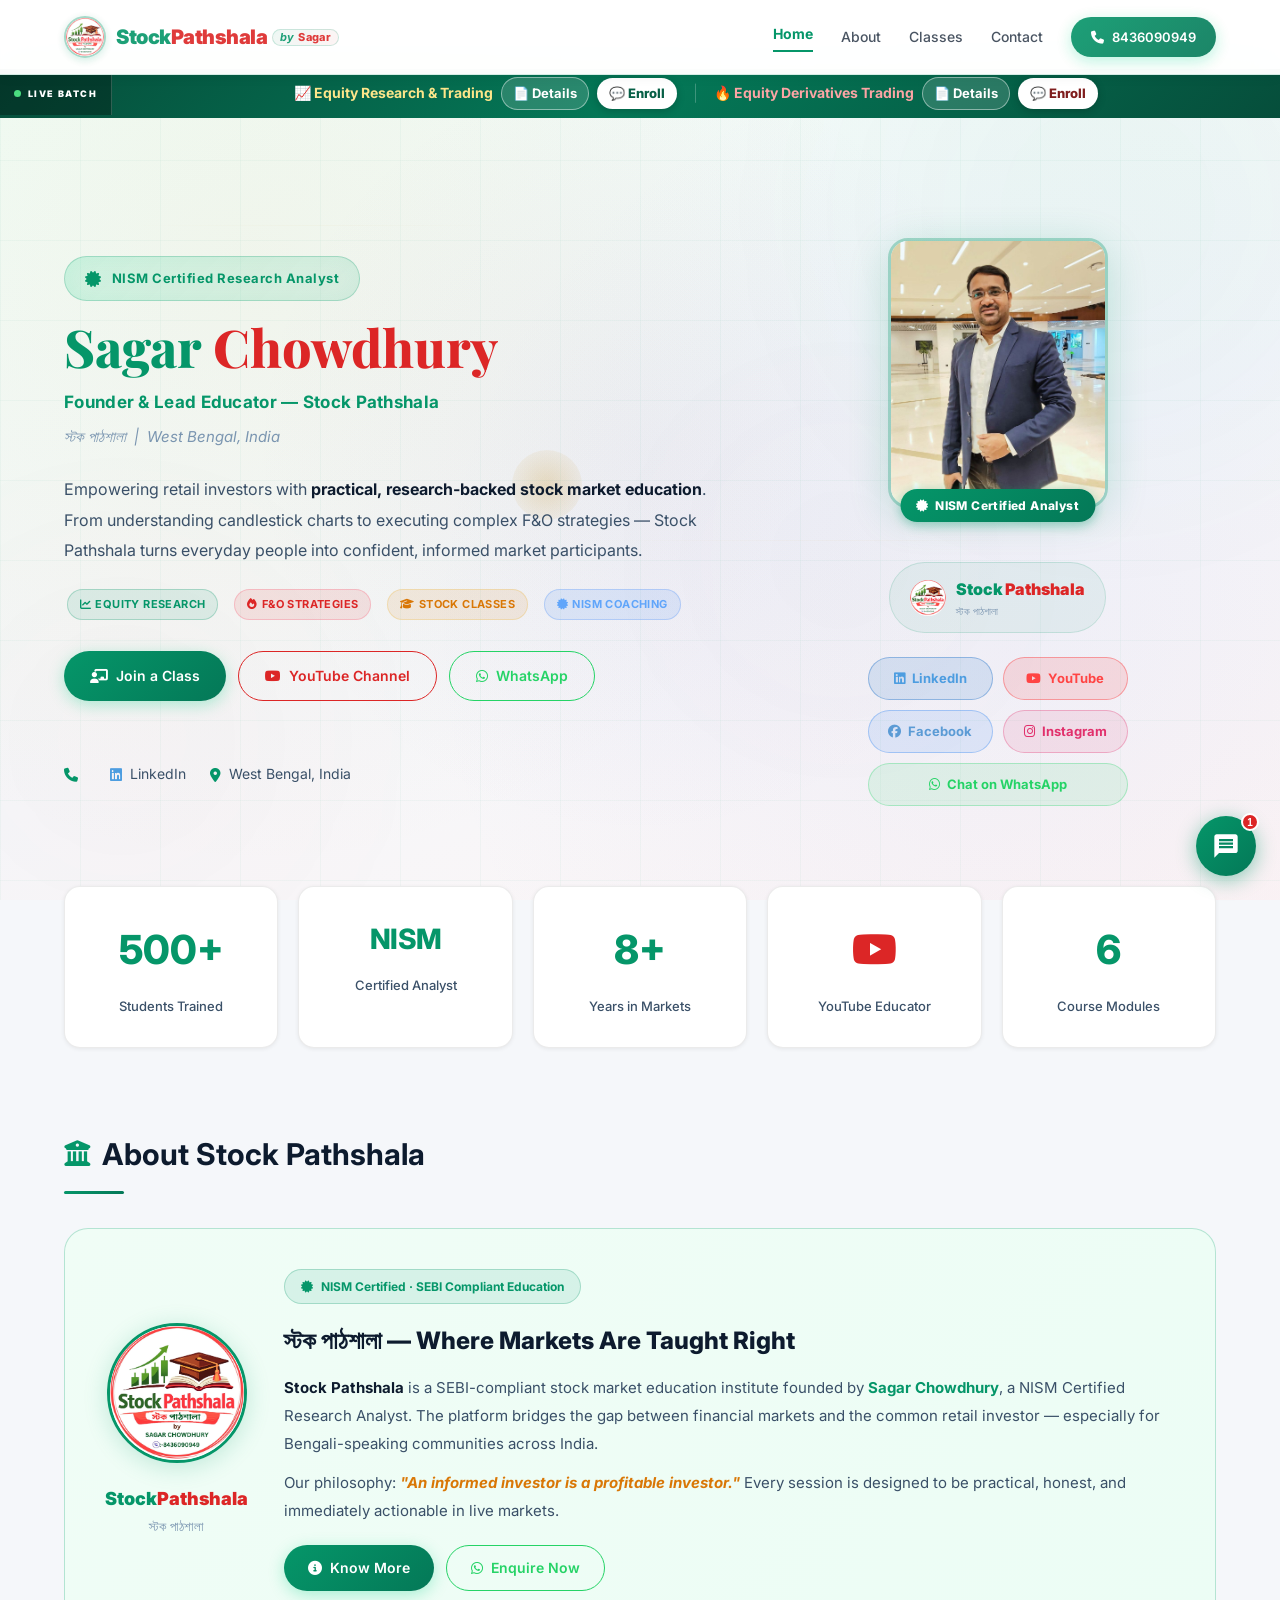
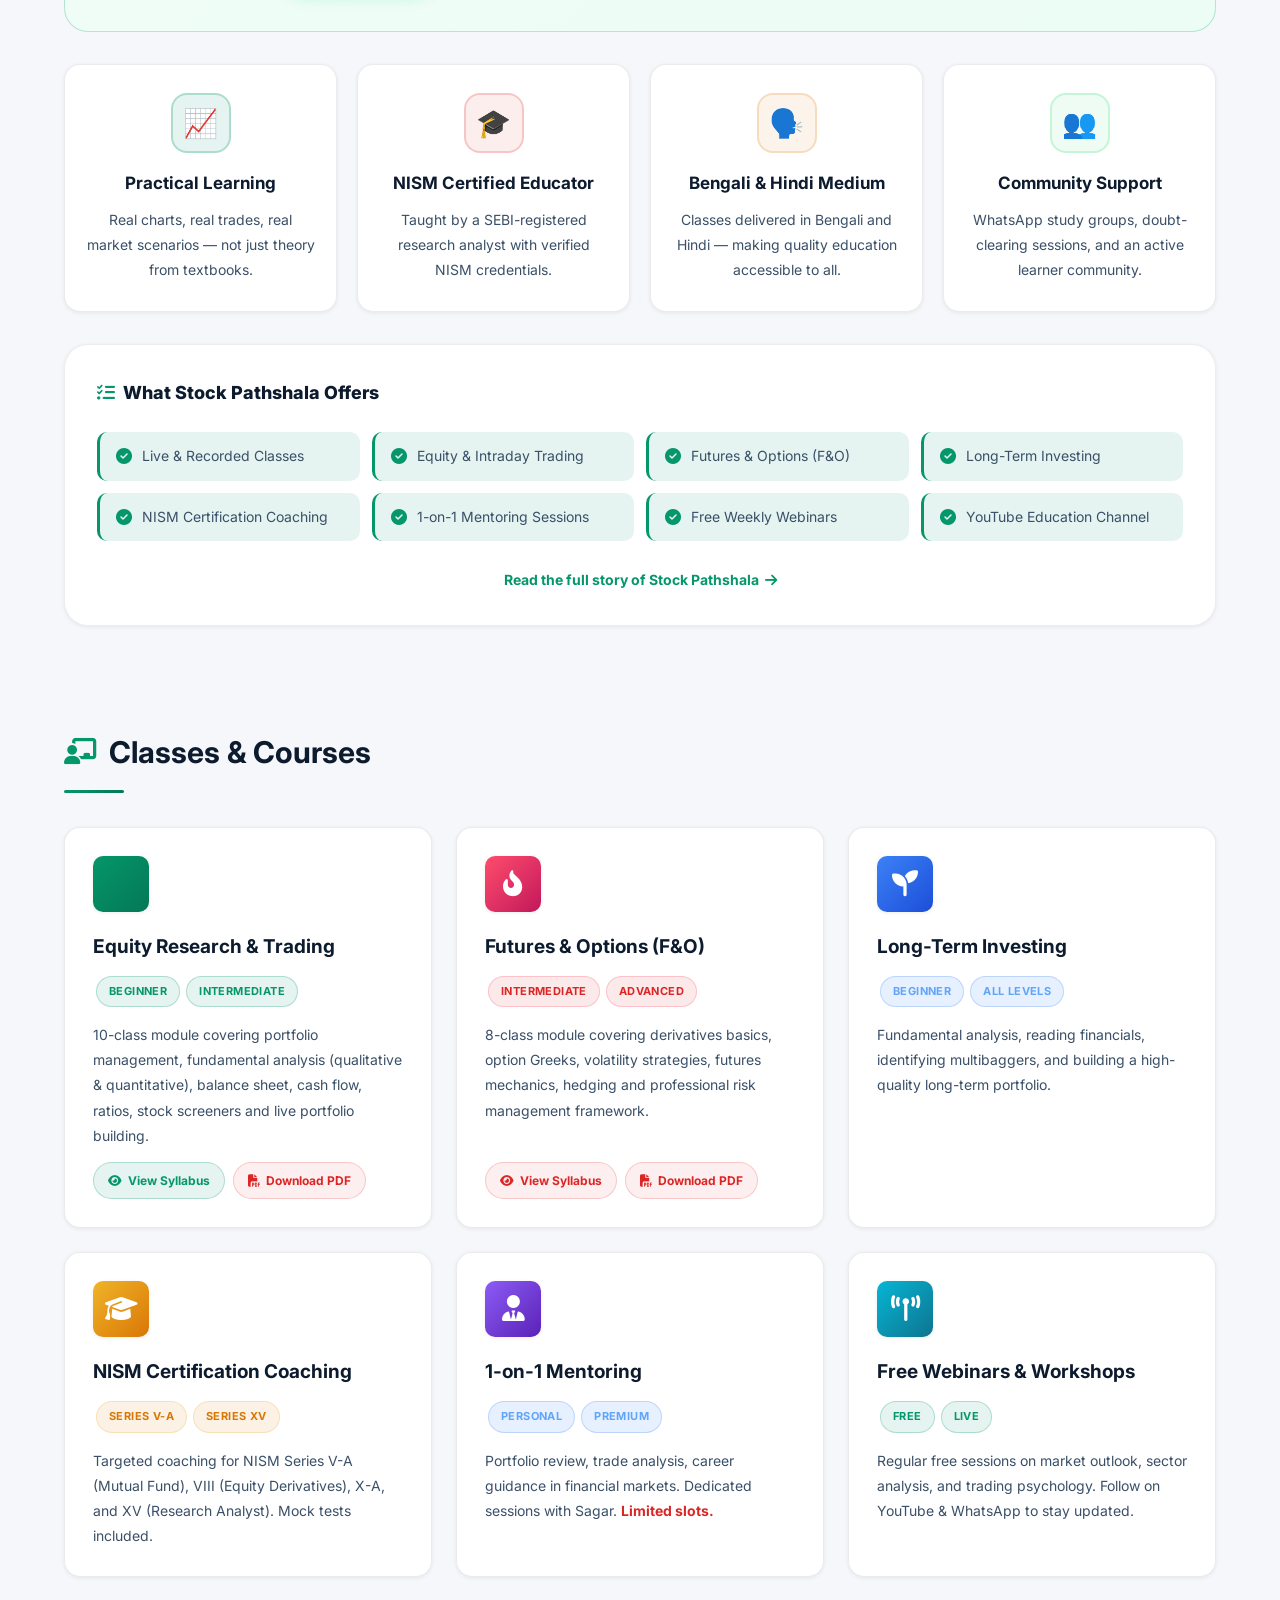
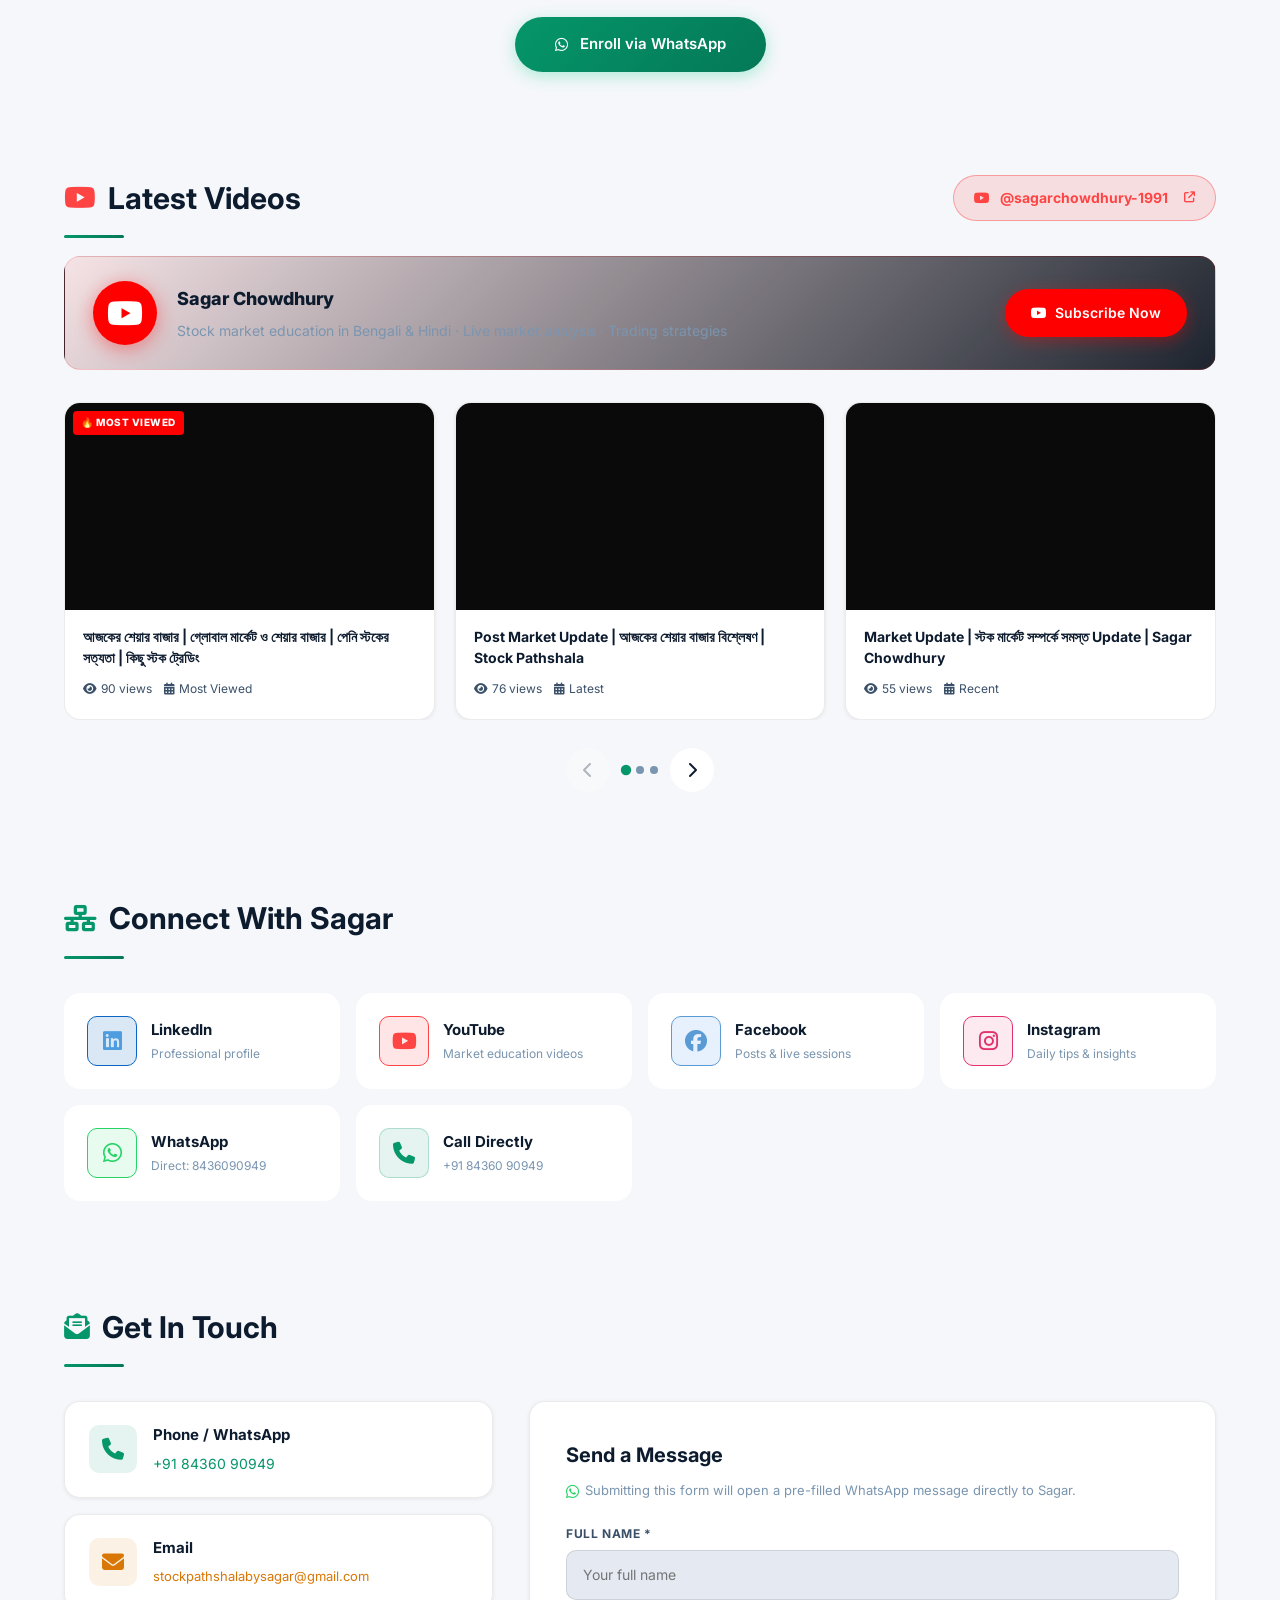
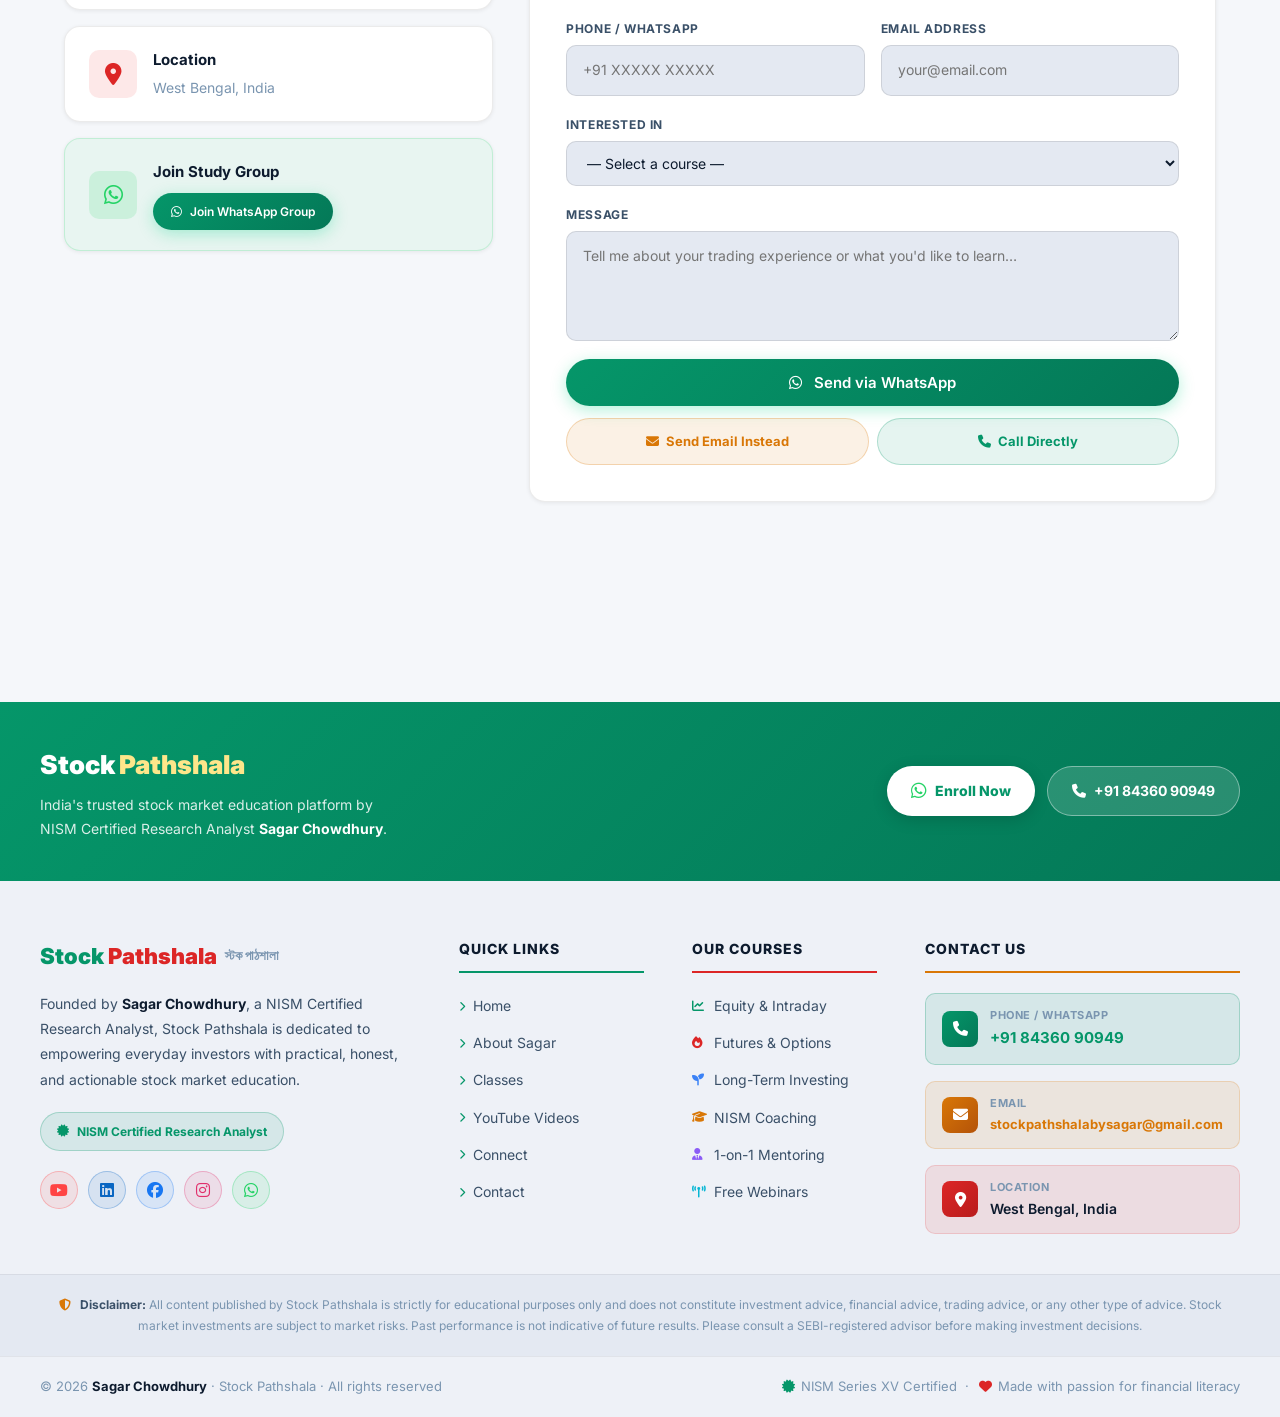
==== commit 551c65aa: "Add Equity Derivatives course page; update F&O card and banner in index" ====
--- a/index.html
+++ b/index.html
@@ -195,7 +195,7 @@
 <div id="courseBanner" style="margin-top:69px;position:relative;z-index:10;
   background:linear-gradient(135deg,#064e3b 0%,#047857 50%,#064e3b 100%)">
 
-  <div style="display:flex;align-items:center;min-height:44px;padding:0 32px 0 0">
+  <div style="display:flex;align-items:center;min-height:44px;padding:0">
 
     <!-- Pulsing label pill -->
     <div style="display:flex;align-items:center;gap:7px;padding:0 14px;height:44px;
@@ -212,11 +212,11 @@
 
       <!-- Course 1 -->
       <div style="display:flex;align-items:center;gap:8px;flex-wrap:nowrap">
-        <span style="font-size:12px;font-weight:700;color:#ffffff;white-space:nowrap">
+        <span style="font-size:14px;font-weight:700;color:#ffffff;white-space:nowrap">
           📈 <strong style="color:#fde68a">Equity Research &amp; Trading</strong>
         </span>
         <a href="course-equity-research"
-          style="display:inline-flex;align-items:center;gap:5px;font-size:11px;font-weight:700;
+          style="display:inline-flex;align-items:center;gap:5px;font-size:13px;font-weight:700;
             color:#ffffff;padding:4px 11px;background:rgba(255,255,255,0.15);
             border:1.5px solid rgba(255,255,255,0.45);border-radius:50px;
             text-decoration:none;white-space:nowrap;transition:background 0.2s"
@@ -226,7 +226,7 @@
         </a>
         <a href="https://wa.me/918436090949?text=Hi%20Sagar%2C%20I%20want%20to%20enroll%20in%20Equity%20Research%20and%20Trading"
           target="_blank"
-          style="display:inline-flex;align-items:center;gap:5px;font-size:11px;font-weight:800;
+          style="display:inline-flex;align-items:center;gap:5px;font-size:13px;font-weight:800;
             color:#065f46;padding:4px 12px;background:#ffffff;border-radius:50px;
             text-decoration:none;white-space:nowrap;box-shadow:0 2px 8px rgba(0,0,0,0.2);
             transition:transform 0.2s"
@@ -241,11 +241,11 @@
 
       <!-- Course 2 -->
       <div style="display:flex;align-items:center;gap:8px;flex-wrap:nowrap">
-        <span style="font-size:12px;font-weight:700;color:#ffffff;white-space:nowrap">
+        <span style="font-size:14px;font-weight:700;color:#ffffff;white-space:nowrap">
           🔥 <strong style="color:#fca5a5">Equity Derivatives Trading</strong>
         </span>
         <a href="course-equity-derivatives"
-          style="display:inline-flex;align-items:center;gap:5px;font-size:11px;font-weight:700;
+          style="display:inline-flex;align-items:center;gap:5px;font-size:13px;font-weight:700;
             color:#ffffff;padding:4px 11px;background:rgba(255,255,255,0.15);
             border:1.5px solid rgba(255,255,255,0.45);border-radius:50px;
             text-decoration:none;white-space:nowrap;transition:background 0.2s"
@@ -255,7 +255,7 @@
         </a>
         <a href="https://wa.me/918436090949?text=Hi%20Sagar%2C%20I%20want%20to%20enroll%20in%20Equity%20Derivatives%20Trading%20and%20Planning"
           target="_blank"
-          style="display:inline-flex;align-items:center;gap:5px;font-size:11px;font-weight:800;
+          style="display:inline-flex;align-items:center;gap:5px;font-size:13px;font-weight:800;
             color:#7f1d1d;padding:4px 12px;background:#ffffff;border-radius:50px;
             text-decoration:none;white-space:nowrap;box-shadow:0 2px 8px rgba(0,0,0,0.2);
             transition:transform 0.2s"
@@ -266,15 +266,6 @@
       </div>
 
     </div>
-
-    <!-- Close -->
-    <button onclick="document.getElementById('courseBanner').style.display='none'"
-      style="flex-shrink:0;width:32px;height:44px;background:rgba(0,0,0,0.2);
-        border:none;border-left:1px solid rgba(255,255,255,0.15);color:rgba(255,255,255,0.7);
-        font-size:14px;cursor:pointer;transition:all 0.2s;box-shadow:none;outline:none"
-      onmouseover="this.style.background='rgba(0,0,0,0.4)';this.style.color='#fff'"
-      onmouseout="this.style.background='rgba(0,0,0,0.2)';this.style.color='rgba(255,255,255,0.7)'"
-      aria-label="Close">✕</button>
 
   </div>
 </div>
@@ -574,7 +565,7 @@
         <span class="tag green">Beginner</span><span class="tag green">Intermediate</span>
       </div>
       <p style="font-size:14px">10-class module covering portfolio management, fundamental analysis (qualitative &amp; quantitative), balance sheet, cash flow, ratios, stock screeners and live portfolio building.</p>
-      <div style="display:flex;gap:8px;flex-wrap:wrap;margin-top:14px">
+      <div style="display:flex;gap:8px;flex-wrap:wrap;margin-top:auto;padding-top:14px">
         <a href="course-equity-research"
           style="display:inline-flex;align-items:center;gap:6px;padding:7px 14px;
             background:var(--green-soft);border:1.5px solid var(--green-border);
@@ -602,7 +593,7 @@
         <span class="tag red">Intermediate</span><span class="tag red">Advanced</span>
       </div>
       <p style="font-size:14px">8-class module covering derivatives basics, option Greeks, volatility strategies, futures mechanics, hedging and professional risk management framework.</p>
-      <div style="display:flex;gap:8px;flex-wrap:wrap;margin-top:14px">
+      <div style="display:flex;gap:8px;flex-wrap:wrap;margin-top:auto;padding-top:14px">
         <a href="course-equity-derivatives"
           style="display:inline-flex;align-items:center;gap:6px;padding:7px 14px;
             background:rgba(220,38,38,0.07);border:1.5px solid rgba(220,38,38,0.2);
--- a/style.css
+++ b/style.css
@@ -145,6 +145,7 @@
   border-radius: var(--radius-lg); padding: 28px; position: relative; overflow: hidden;
   transition: all var(--transition-slow); opacity: 0; transform: translateY(24px);
   box-shadow: var(--shadow-sm);
+  display: flex; flex-direction: column;
 }
 .dark .card { border-color: rgba(255,255,255,0.06); }
 .card::before {
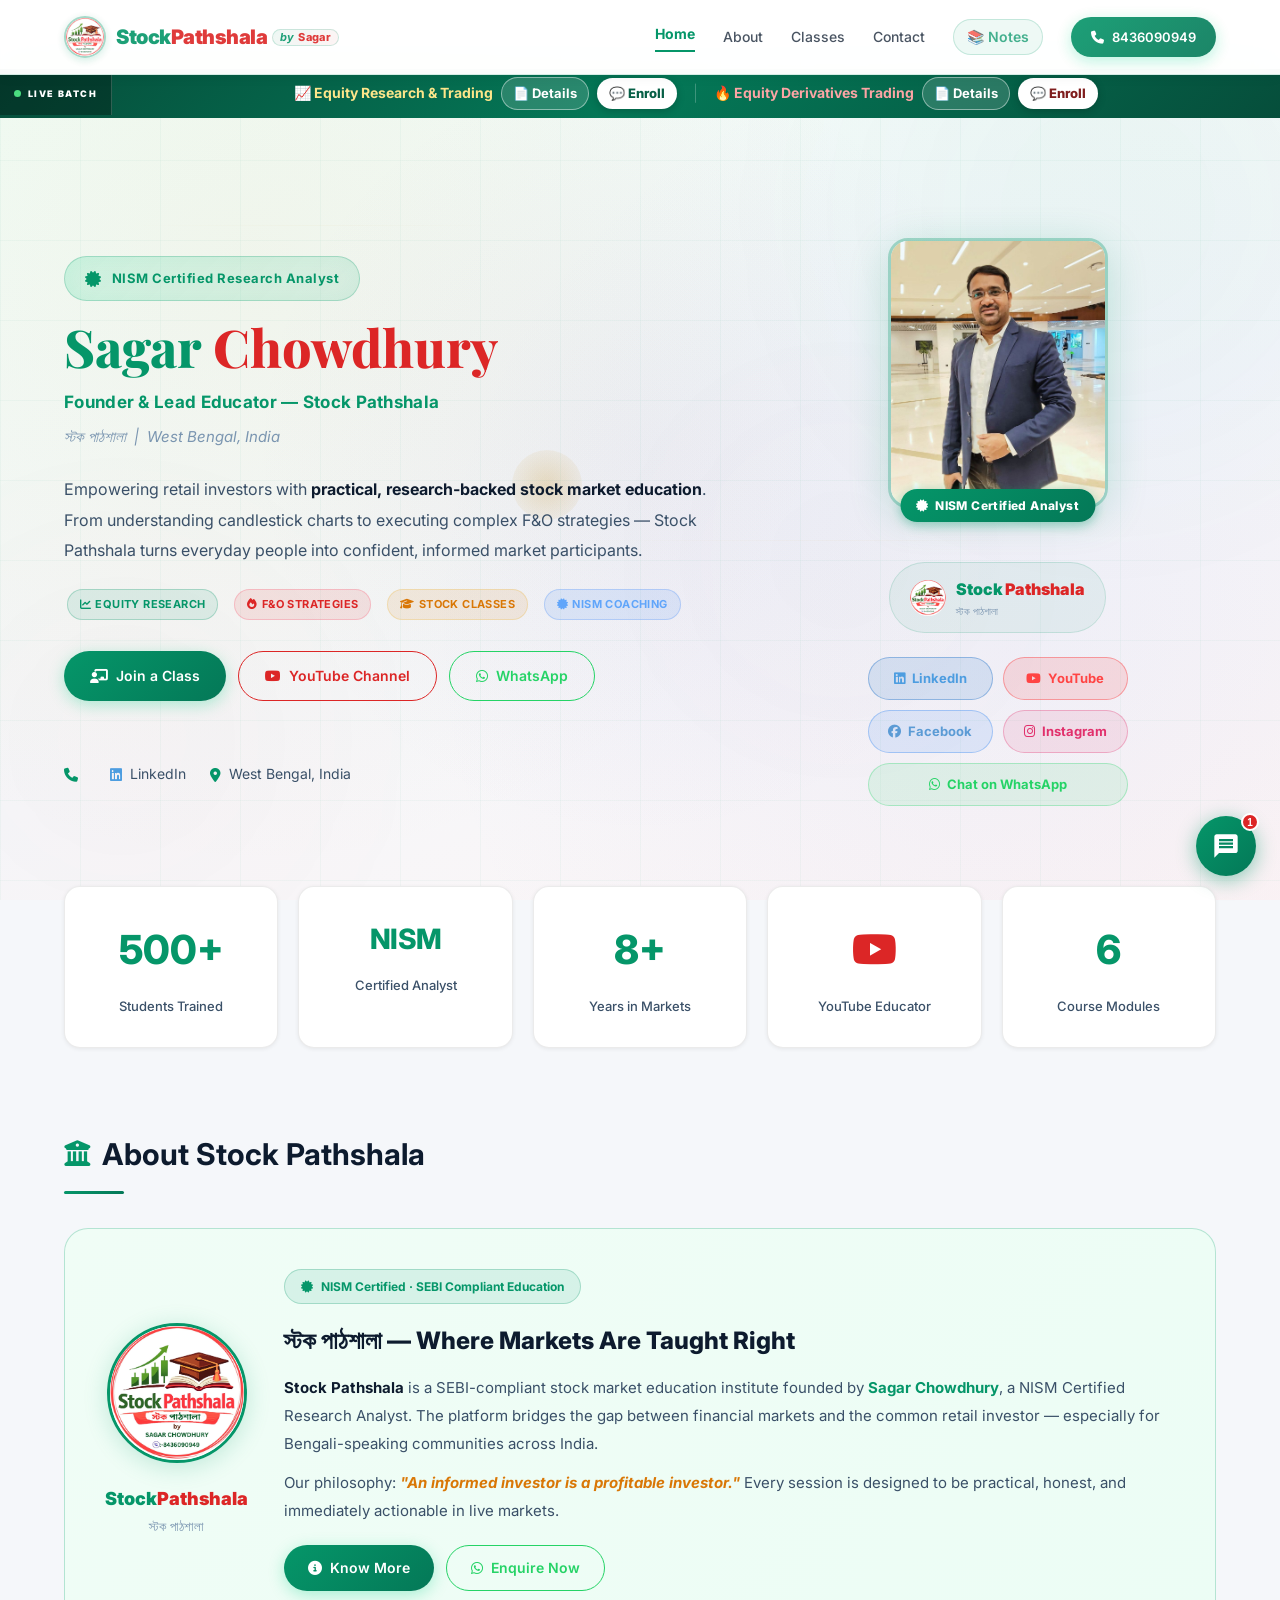
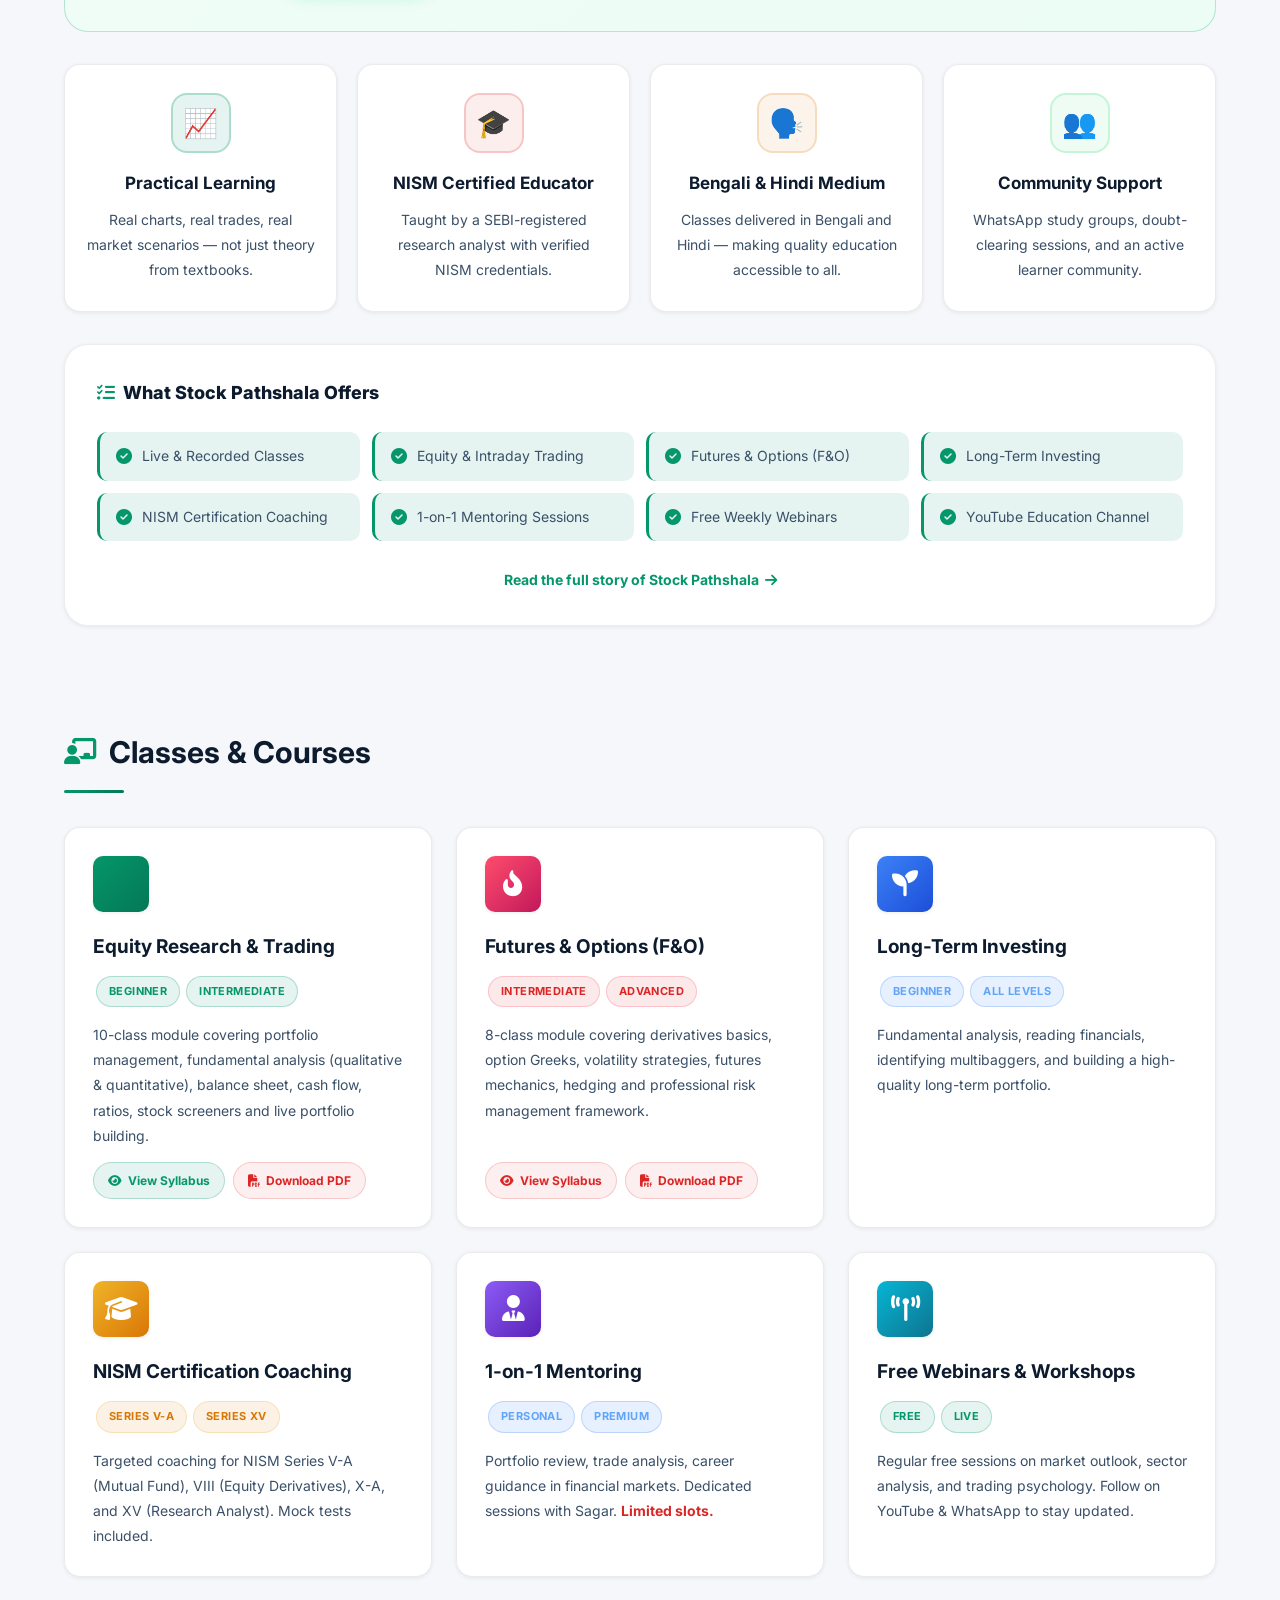
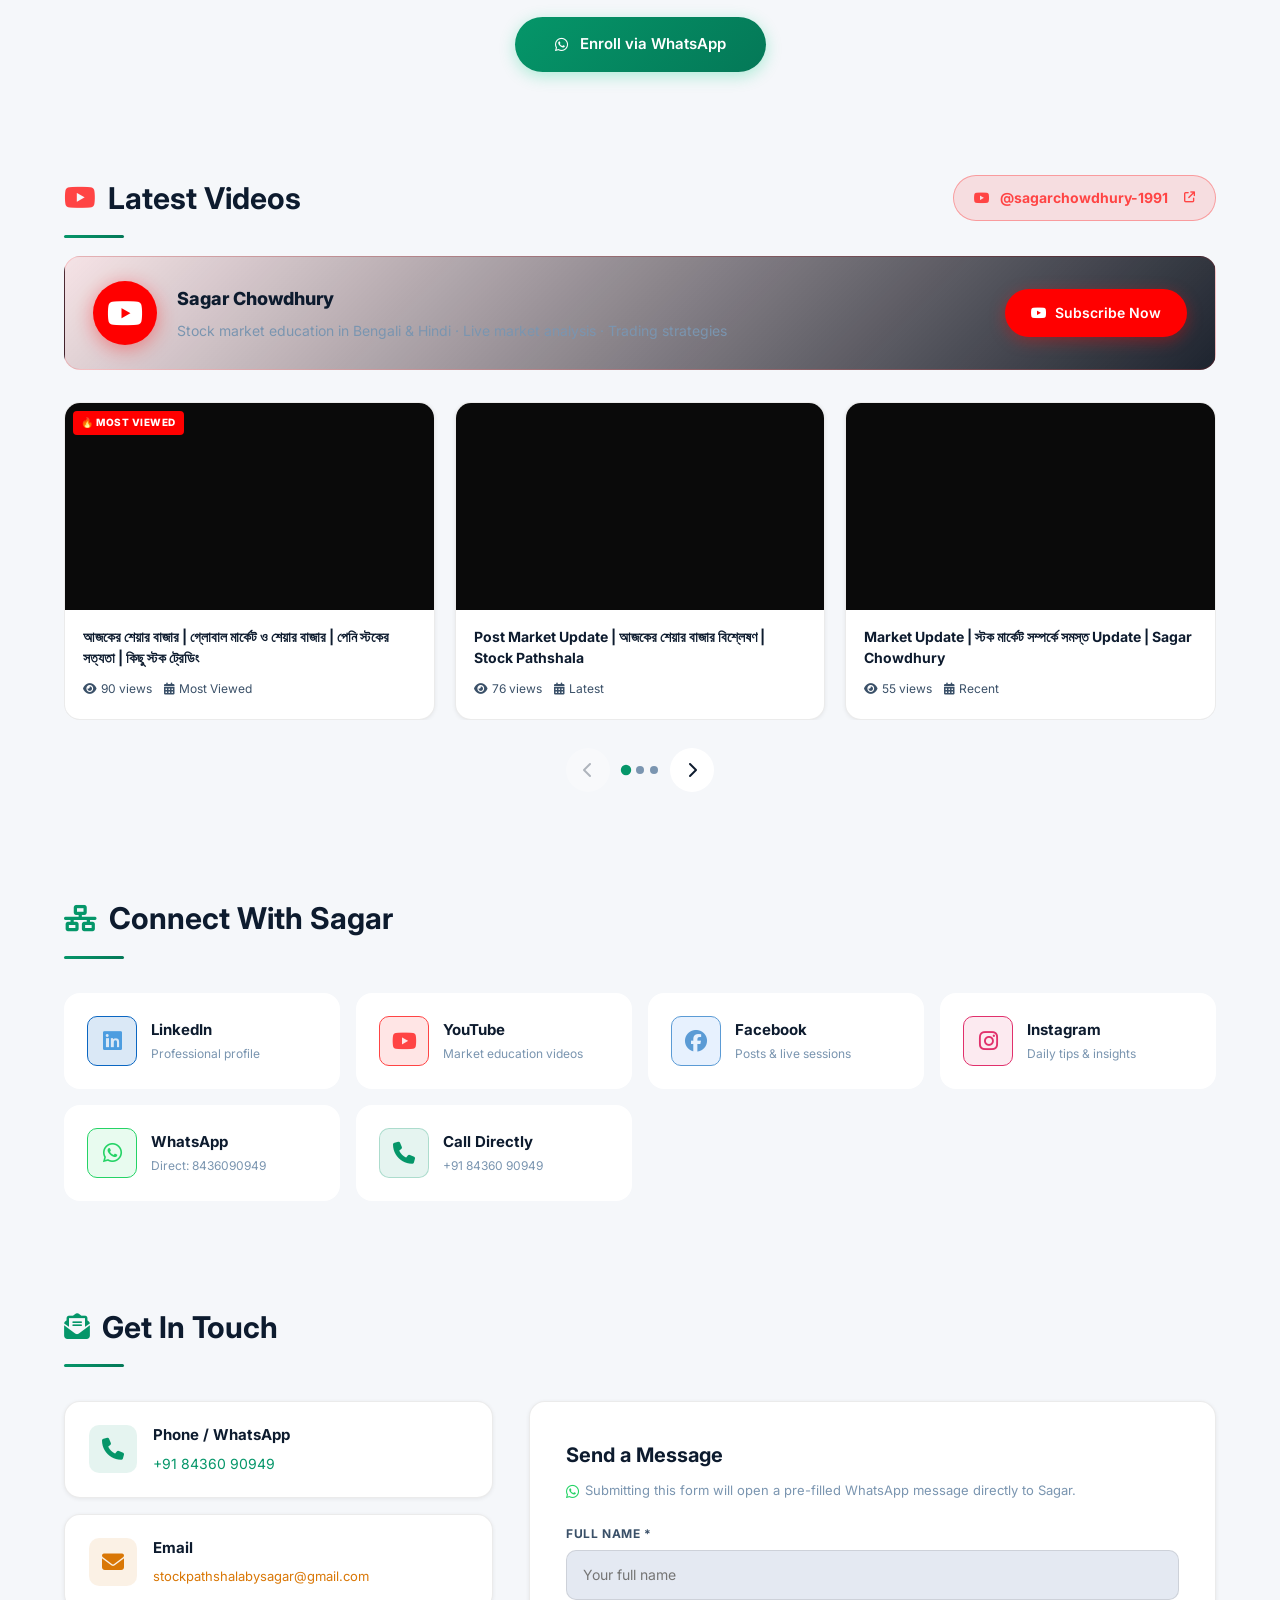
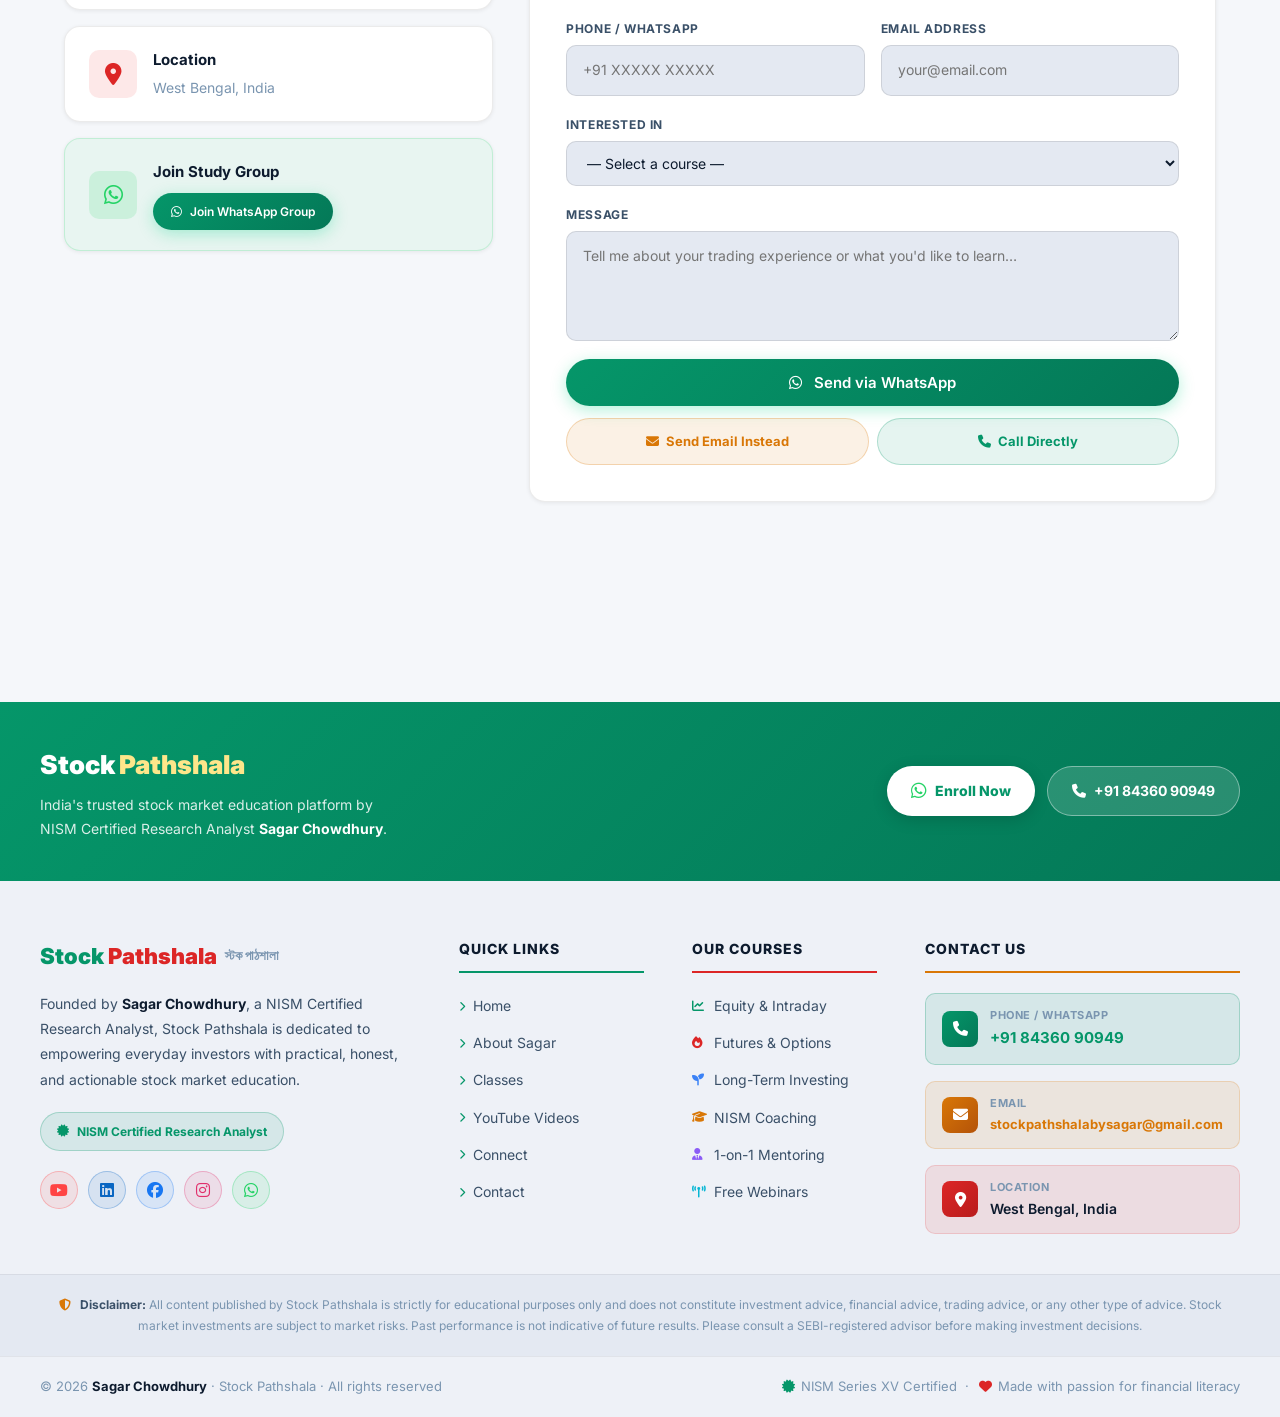
==== commit caed6988: "Add JSON-driven bilingual financial notes page - Add notes-data.js: all 7 topics (Cash Flow, Operati" ====
--- a/index.html
+++ b/index.html
@@ -183,6 +183,12 @@
 
       <a href="#classes" class="nav-link" style="font-weight:500;font-size:14px">Classes</a>
       <a href="#contact" class="nav-link" style="font-weight:500;font-size:14px">Contact</a>
+      <a href="equity-notes" class="nav-link" style="font-weight:600;font-size:14px;
+        display:inline-flex;align-items:center;gap:5px;
+        padding:5px 13px;border-radius:50px;
+        background:rgba(5,150,105,0.09);border:1.5px solid rgba(5,150,105,0.25);color:#059669">
+        📚 Notes
+      </a>
       <a href="tel:+918436090949" class="btn primary" style="padding:9px 20px;font-size:13px">
         <i class="fas fa-phone"></i> 8436090949
       </a>
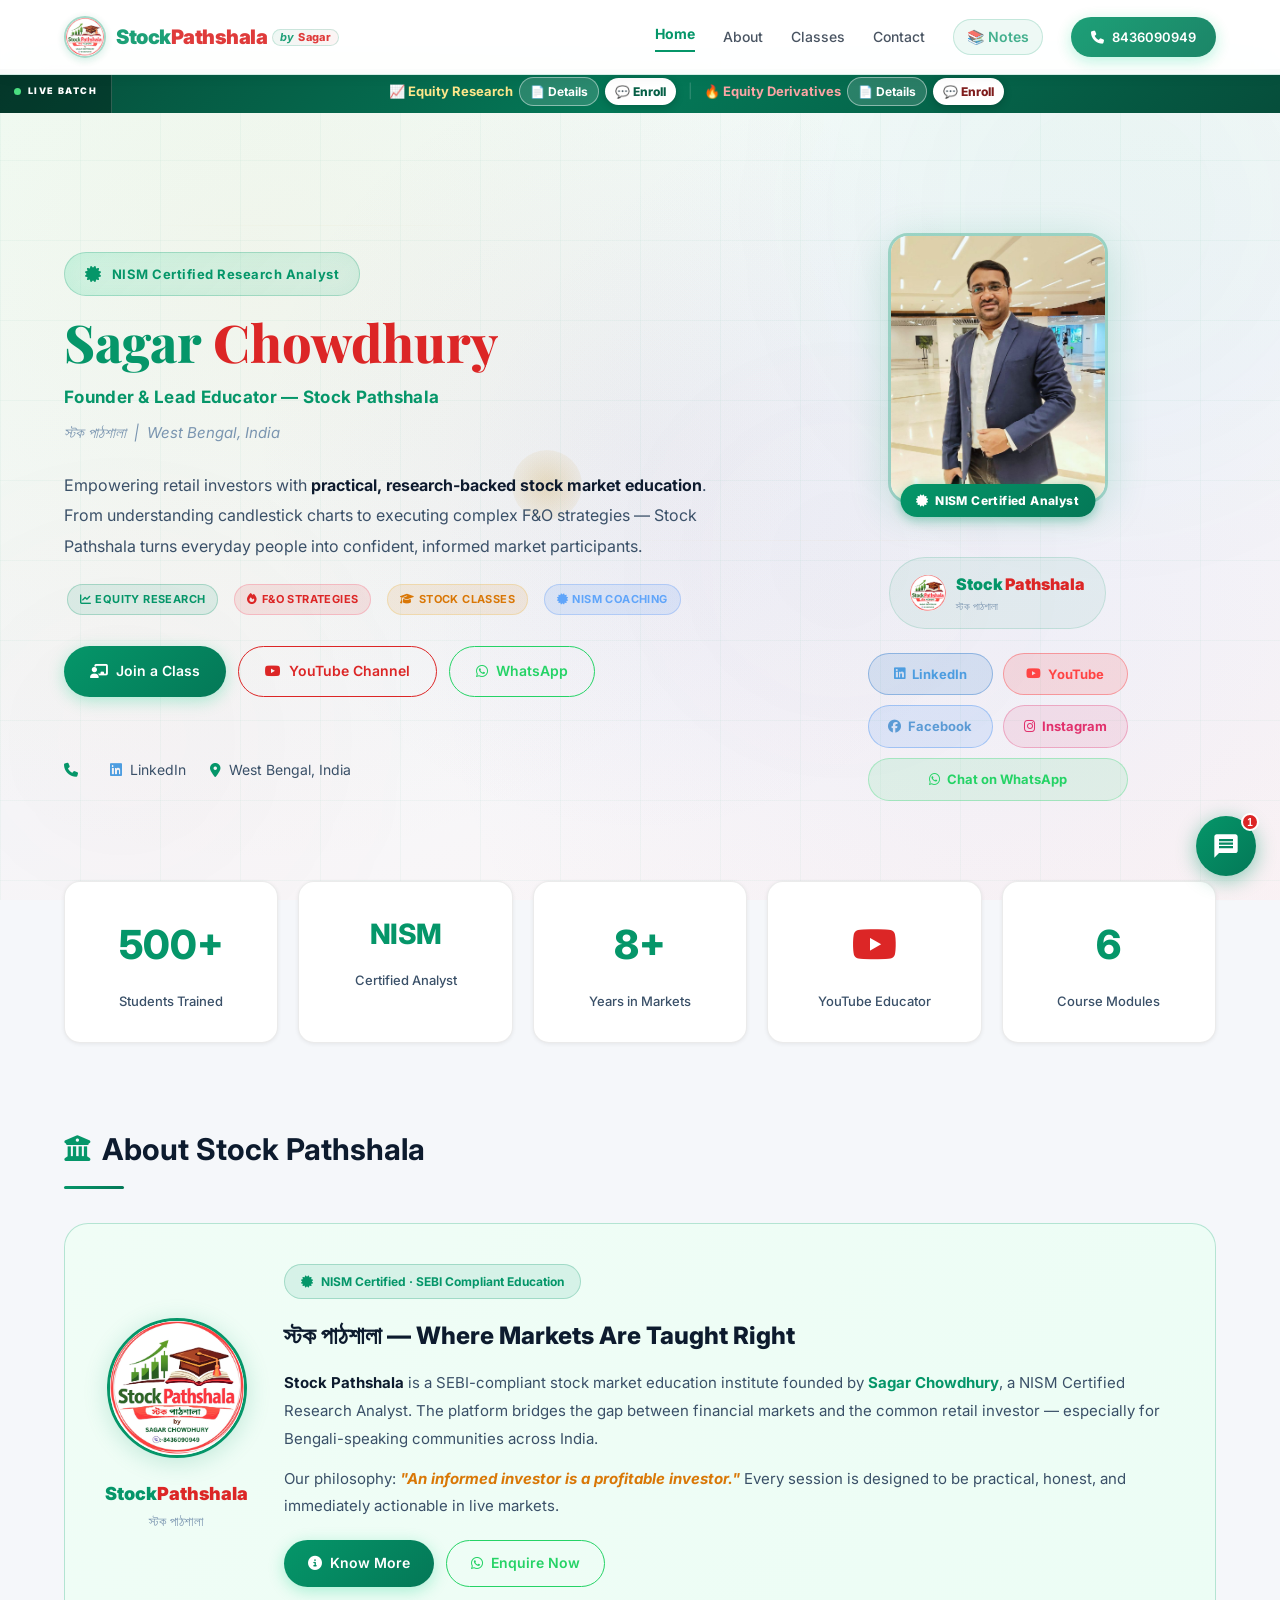
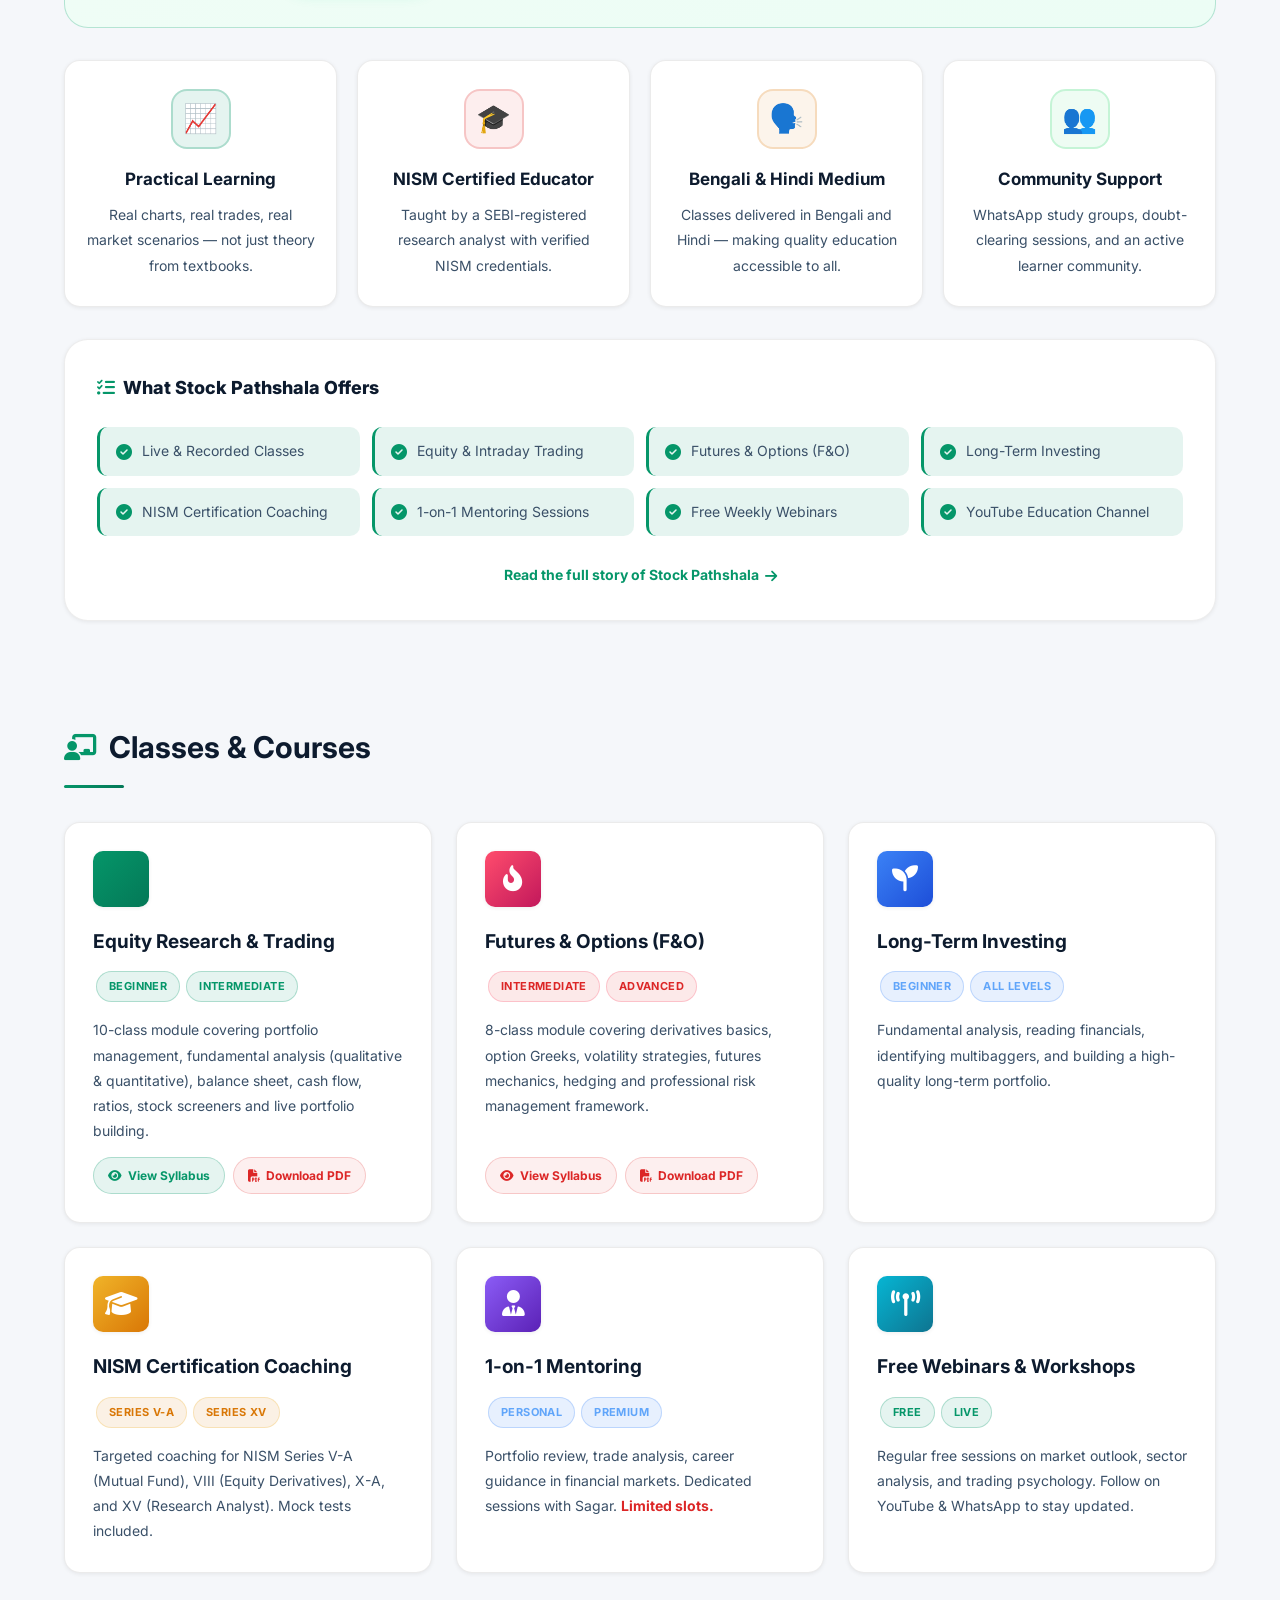
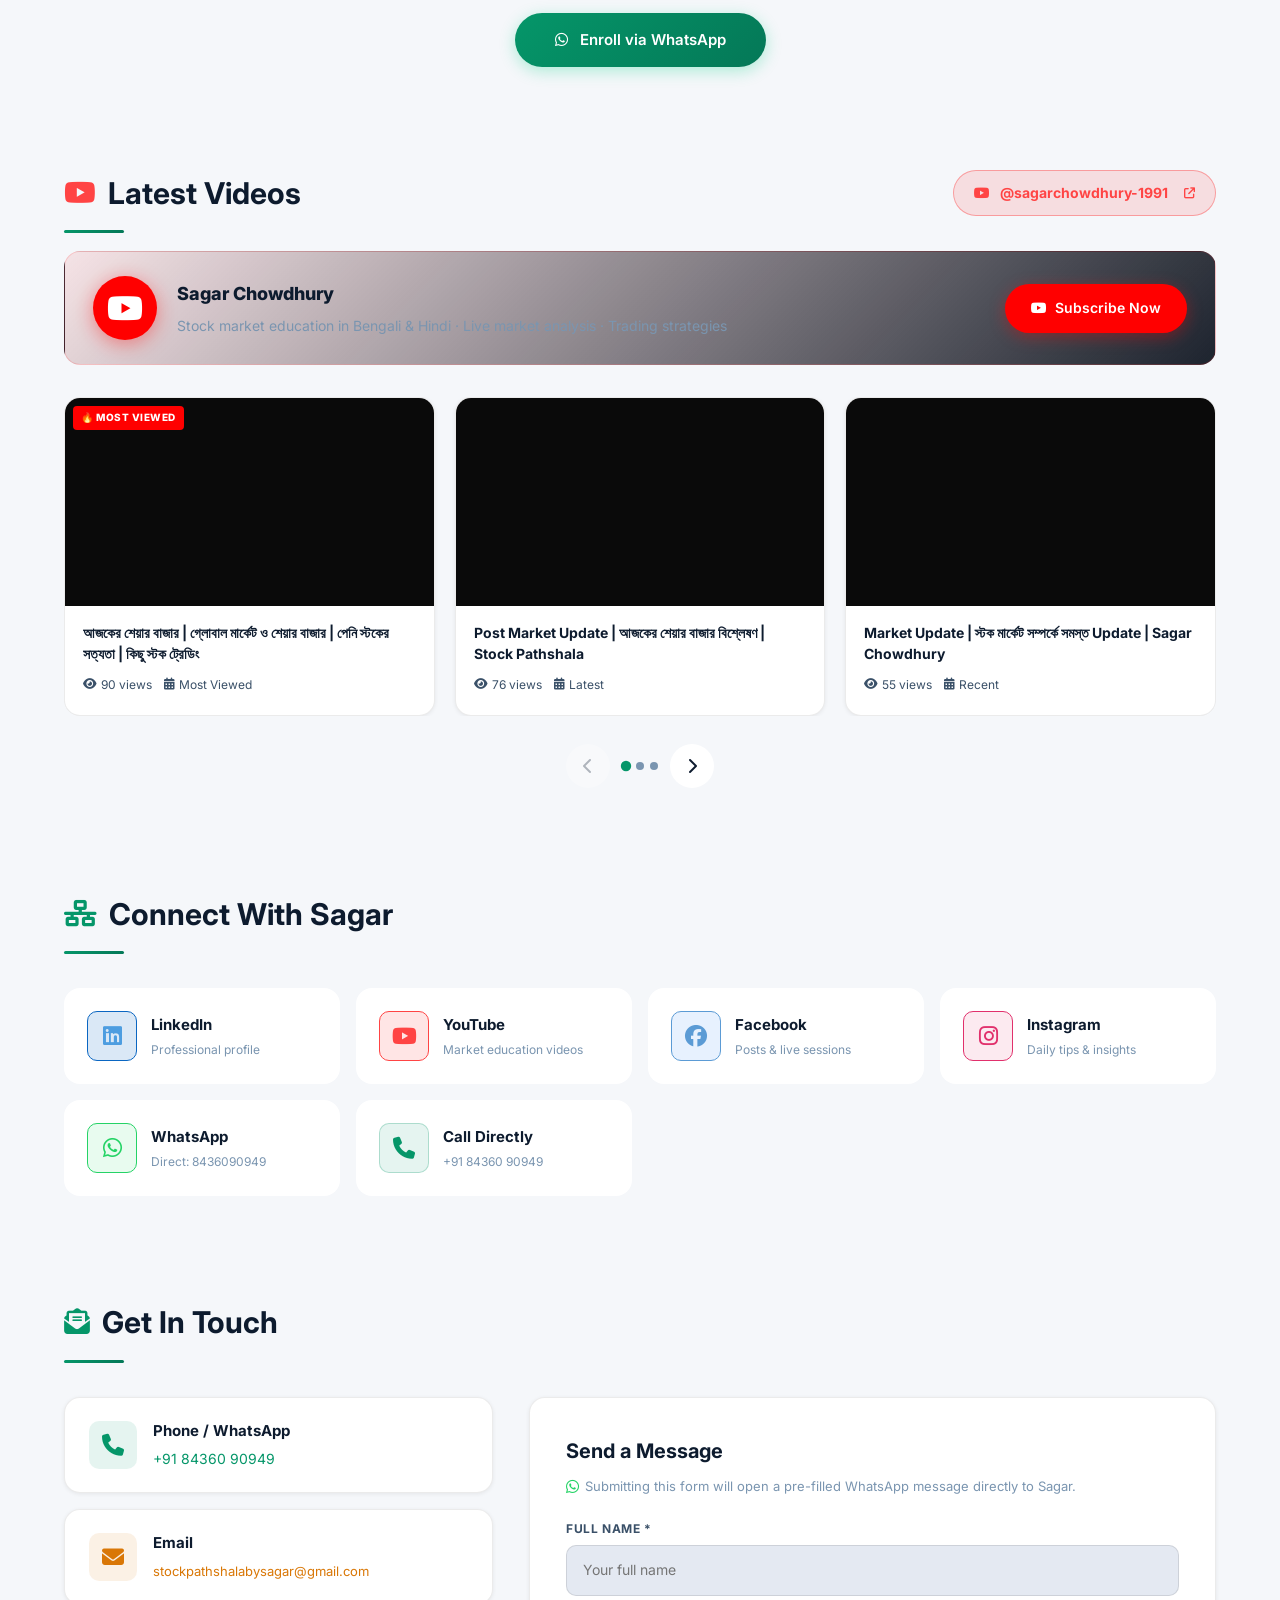
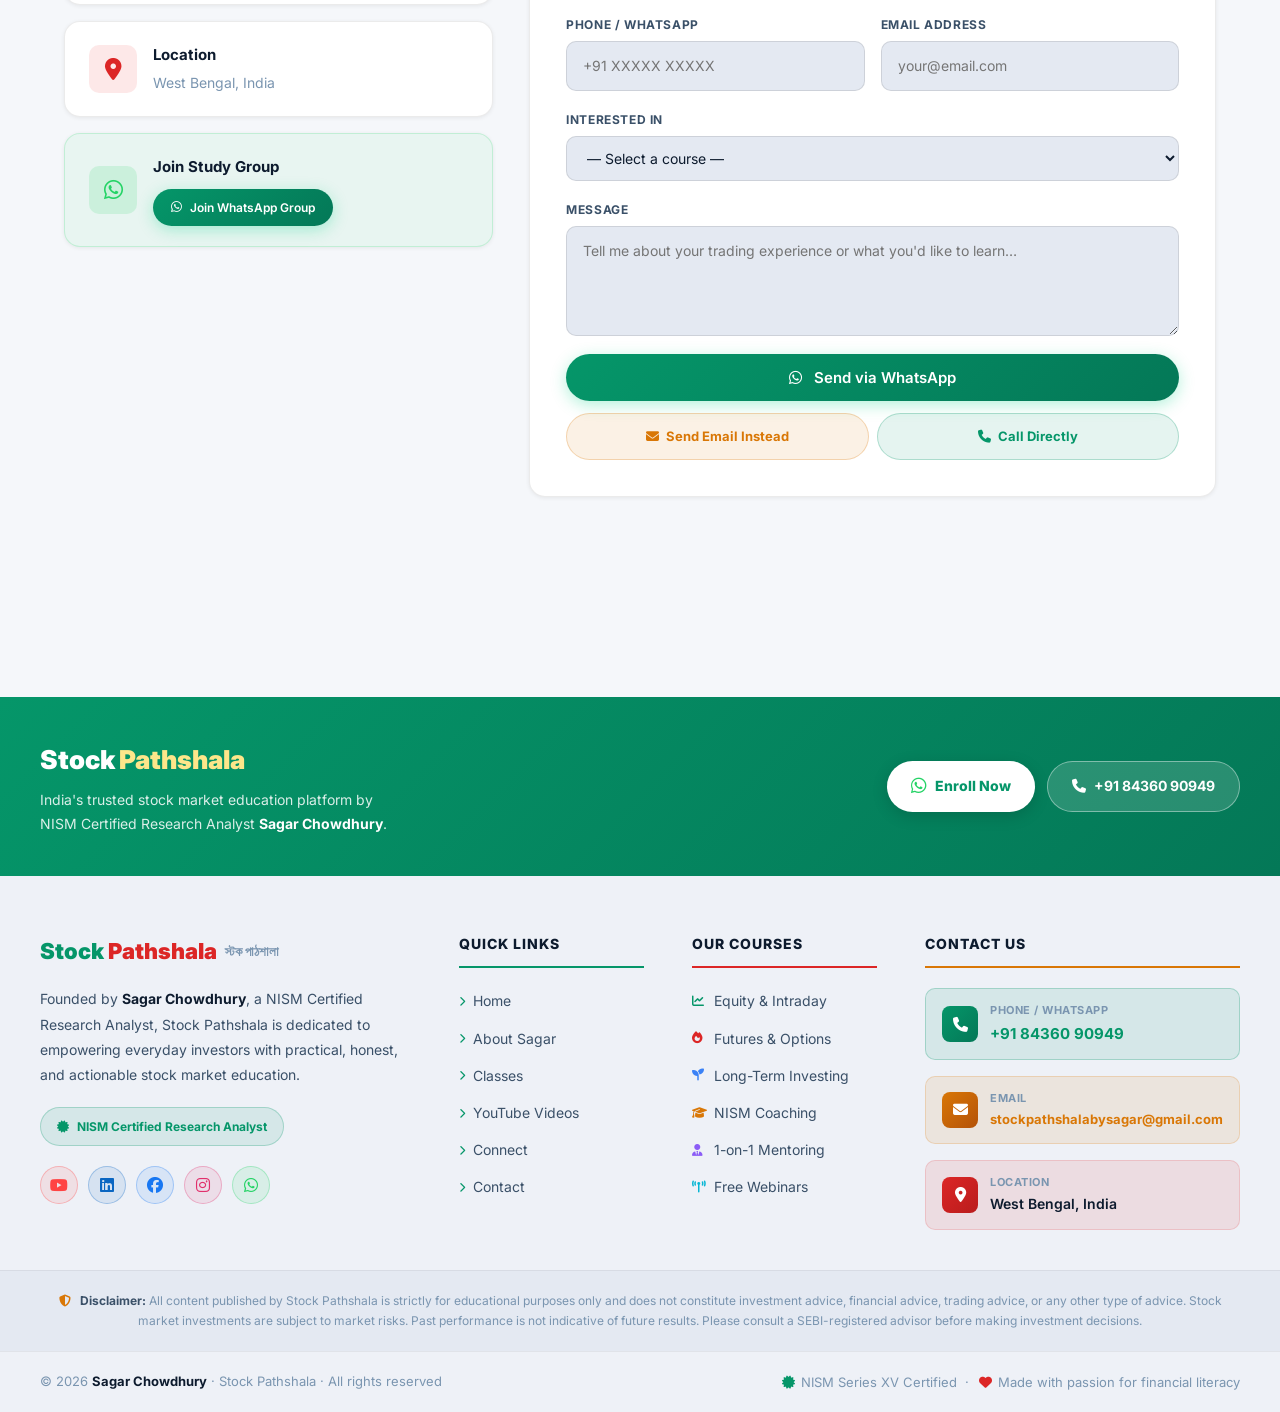
==== commit 56f44401: "Fix mobile responsiveness and update Instagram link - Course banner: wrap on mobile, shorter labels," ====
--- a/index.html
+++ b/index.html
@@ -55,7 +55,7 @@
         "https://www.linkedin.com/in/sagar-chowdhury-507744264/",
         "https://www.youtube.com/@sagarchowdhury-1991",
         "https://www.facebook.com/sagar.chowdhury.794/",
-        "https://www.instagram.com/sagar_chowdhury_official/"
+        "https://www.instagram.com/sagarchowdhury1991?stkn=ZXVuc2k0c2N1cDV1"
       ],
       "address": {
         "@type": "PostalAddress",
@@ -212,18 +212,18 @@
         white-space:nowrap;text-transform:uppercase">Live Batch</span>
     </div>
 
-    <!-- Main content row — centers between label and close btn -->
+    <!-- Main content row — stacks on mobile -->
     <div style="flex:1;display:flex;align-items:center;justify-content:center;
-      flex-wrap:wrap;gap:8px 16px;padding:8px 12px">
+      flex-wrap:wrap;gap:6px 12px;padding:6px 10px">
 
       <!-- Course 1 -->
-      <div style="display:flex;align-items:center;gap:8px;flex-wrap:nowrap">
-        <span style="font-size:14px;font-weight:700;color:#ffffff;white-space:nowrap">
-          📈 <strong style="color:#fde68a">Equity Research &amp; Trading</strong>
+      <div style="display:flex;align-items:center;gap:6px;flex-wrap:wrap;justify-content:center">
+        <span style="font-size:13px;font-weight:700;color:#ffffff;white-space:nowrap">
+          📈 <strong style="color:#fde68a">Equity Research</strong>
         </span>
         <a href="course-equity-research"
-          style="display:inline-flex;align-items:center;gap:5px;font-size:13px;font-weight:700;
-            color:#ffffff;padding:4px 11px;background:rgba(255,255,255,0.15);
+          style="display:inline-flex;align-items:center;gap:4px;font-size:12px;font-weight:700;
+            color:#ffffff;padding:3px 10px;background:rgba(255,255,255,0.15);
             border:1.5px solid rgba(255,255,255,0.45);border-radius:50px;
             text-decoration:none;white-space:nowrap;transition:background 0.2s"
           onmouseover="this.style.background='rgba(255,255,255,0.28)'"
@@ -232,8 +232,8 @@
         </a>
         <a href="https://wa.me/918436090949?text=Hi%20Sagar%2C%20I%20want%20to%20enroll%20in%20Equity%20Research%20and%20Trading"
           target="_blank"
-          style="display:inline-flex;align-items:center;gap:5px;font-size:13px;font-weight:800;
-            color:#065f46;padding:4px 12px;background:#ffffff;border-radius:50px;
+          style="display:inline-flex;align-items:center;gap:4px;font-size:12px;font-weight:800;
+            color:#065f46;padding:3px 10px;background:#ffffff;border-radius:50px;
             text-decoration:none;white-space:nowrap;box-shadow:0 2px 8px rgba(0,0,0,0.2);
             transition:transform 0.2s"
           onmouseover="this.style.transform='scale(1.04)'"
@@ -242,17 +242,17 @@
         </a>
       </div>
 
-      <!-- Divider -->
-      <span style="color:rgba(255,255,255,0.25);font-size:16px;font-weight:300">|</span>
+      <!-- Divider — hidden on very small screens via inline media workaround -->
+      <span style="color:rgba(255,255,255,0.25);font-size:14px;font-weight:300;line-height:1">|</span>
 
       <!-- Course 2 -->
-      <div style="display:flex;align-items:center;gap:8px;flex-wrap:nowrap">
-        <span style="font-size:14px;font-weight:700;color:#ffffff;white-space:nowrap">
-          🔥 <strong style="color:#fca5a5">Equity Derivatives Trading</strong>
+      <div style="display:flex;align-items:center;gap:6px;flex-wrap:wrap;justify-content:center">
+        <span style="font-size:13px;font-weight:700;color:#ffffff;white-space:nowrap">
+          🔥 <strong style="color:#fca5a5">Equity Derivatives</strong>
         </span>
         <a href="course-equity-derivatives"
-          style="display:inline-flex;align-items:center;gap:5px;font-size:13px;font-weight:700;
-            color:#ffffff;padding:4px 11px;background:rgba(255,255,255,0.15);
+          style="display:inline-flex;align-items:center;gap:4px;font-size:12px;font-weight:700;
+            color:#ffffff;padding:3px 10px;background:rgba(255,255,255,0.15);
             border:1.5px solid rgba(255,255,255,0.45);border-radius:50px;
             text-decoration:none;white-space:nowrap;transition:background 0.2s"
           onmouseover="this.style.background='rgba(255,255,255,0.28)'"
@@ -261,8 +261,8 @@
         </a>
         <a href="https://wa.me/918436090949?text=Hi%20Sagar%2C%20I%20want%20to%20enroll%20in%20Equity%20Derivatives%20Trading%20and%20Planning"
           target="_blank"
-          style="display:inline-flex;align-items:center;gap:5px;font-size:13px;font-weight:800;
-            color:#7f1d1d;padding:4px 12px;background:#ffffff;border-radius:50px;
+          style="display:inline-flex;align-items:center;gap:4px;font-size:12px;font-weight:800;
+            color:#7f1d1d;padding:3px 10px;background:#ffffff;border-radius:50px;
             text-decoration:none;white-space:nowrap;box-shadow:0 2px 8px rgba(0,0,0,0.2);
             transition:transform 0.2s"
           onmouseover="this.style.transform='scale(1.04)'"
@@ -380,7 +380,7 @@
       <a href="https://www.facebook.com/sagar.chowdhury.794/" target="_blank"
         class="soc-btn soc-fb" style="justify-content:center">
         <i class="fab fa-facebook"></i> Facebook</a>
-      <a href="https://www.instagram.com/sagar_chowdhury_official/" target="_blank"
+      <a href="https://www.instagram.com/sagarchowdhury1991?stkn=ZXVuc2k0c2N1cDV1" target="_blank"
         class="soc-btn soc-ig" style="justify-content:center">
         <i class="fab fa-instagram"></i> Instagram</a>
       <a href="https://wa.me/918436090949" target="_blank"
@@ -791,7 +791,7 @@
       </div>
     </a>
 
-    <a href="https://www.instagram.com/sagar_chowdhury_official/" target="_blank"
+    <a href="https://www.instagram.com/sagarchowdhury1991?stkn=ZXVuc2k0c2N1cDV1" target="_blank"
       style="display:block;padding:22px;background:var(--bg-card);border-radius:var(--radius-lg);
         border:1px solid rgba(255,255,255,0.06);transition:all 0.3s;text-decoration:none"
       onmouseover="this.style.borderColor='#e1306c';this.style.transform='translateY(-5px)'"
@@ -1054,7 +1054,7 @@
             onmouseover="this.style.background='#1877f2';this.style.color='#fff'"
             onmouseout="this.style.background='rgba(24,119,242,0.1)';this.style.color='#1877f2'">
             <i class="fab fa-facebook"></i></a>
-          <a href="https://www.instagram.com/sagar_chowdhury_official/" target="_blank"
+          <a href="https://www.instagram.com/sagarchowdhury1991?stkn=ZXVuc2k0c2N1cDV1" target="_blank"
             style="width:38px;height:38px;border-radius:50%;background:rgba(225,48,108,0.1);
               border:1.5px solid rgba(225,48,108,0.3);display:flex;align-items:center;
               justify-content:center;color:#e1306c;font-size:16px;text-decoration:none;
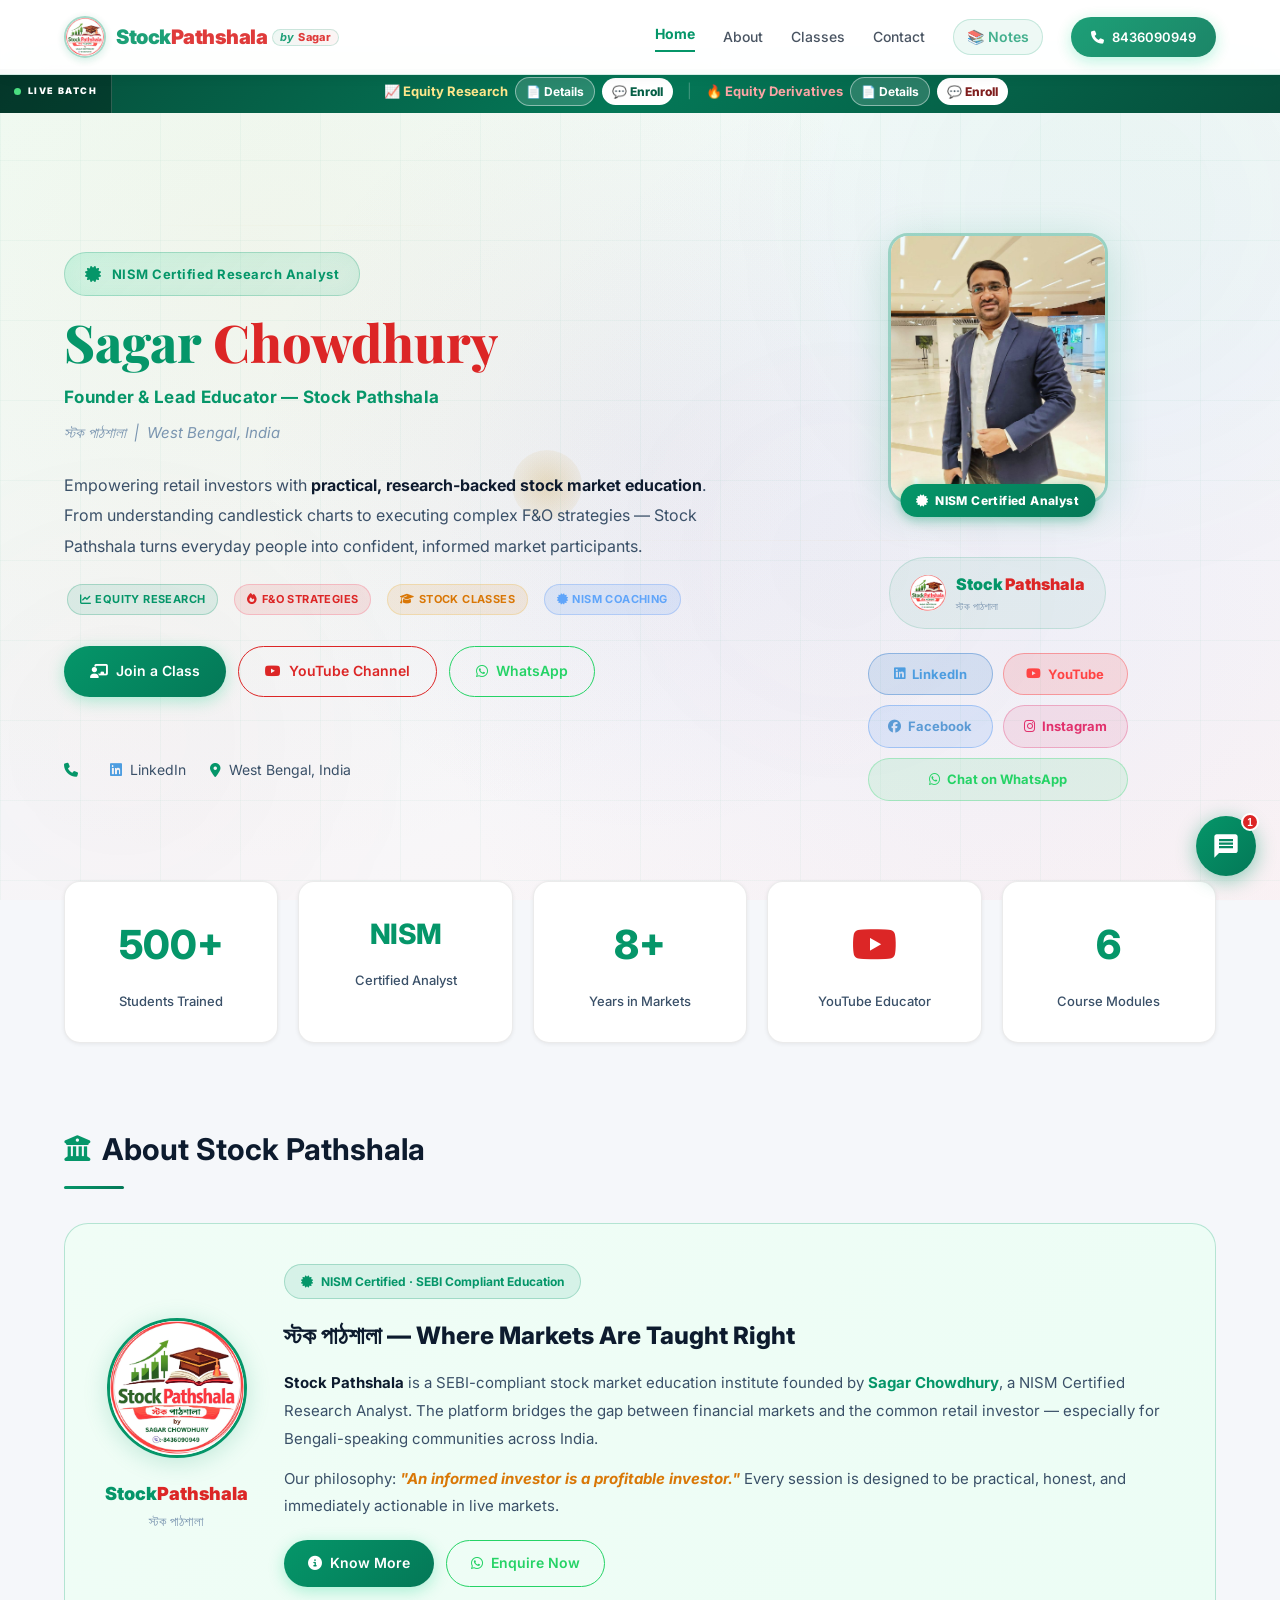
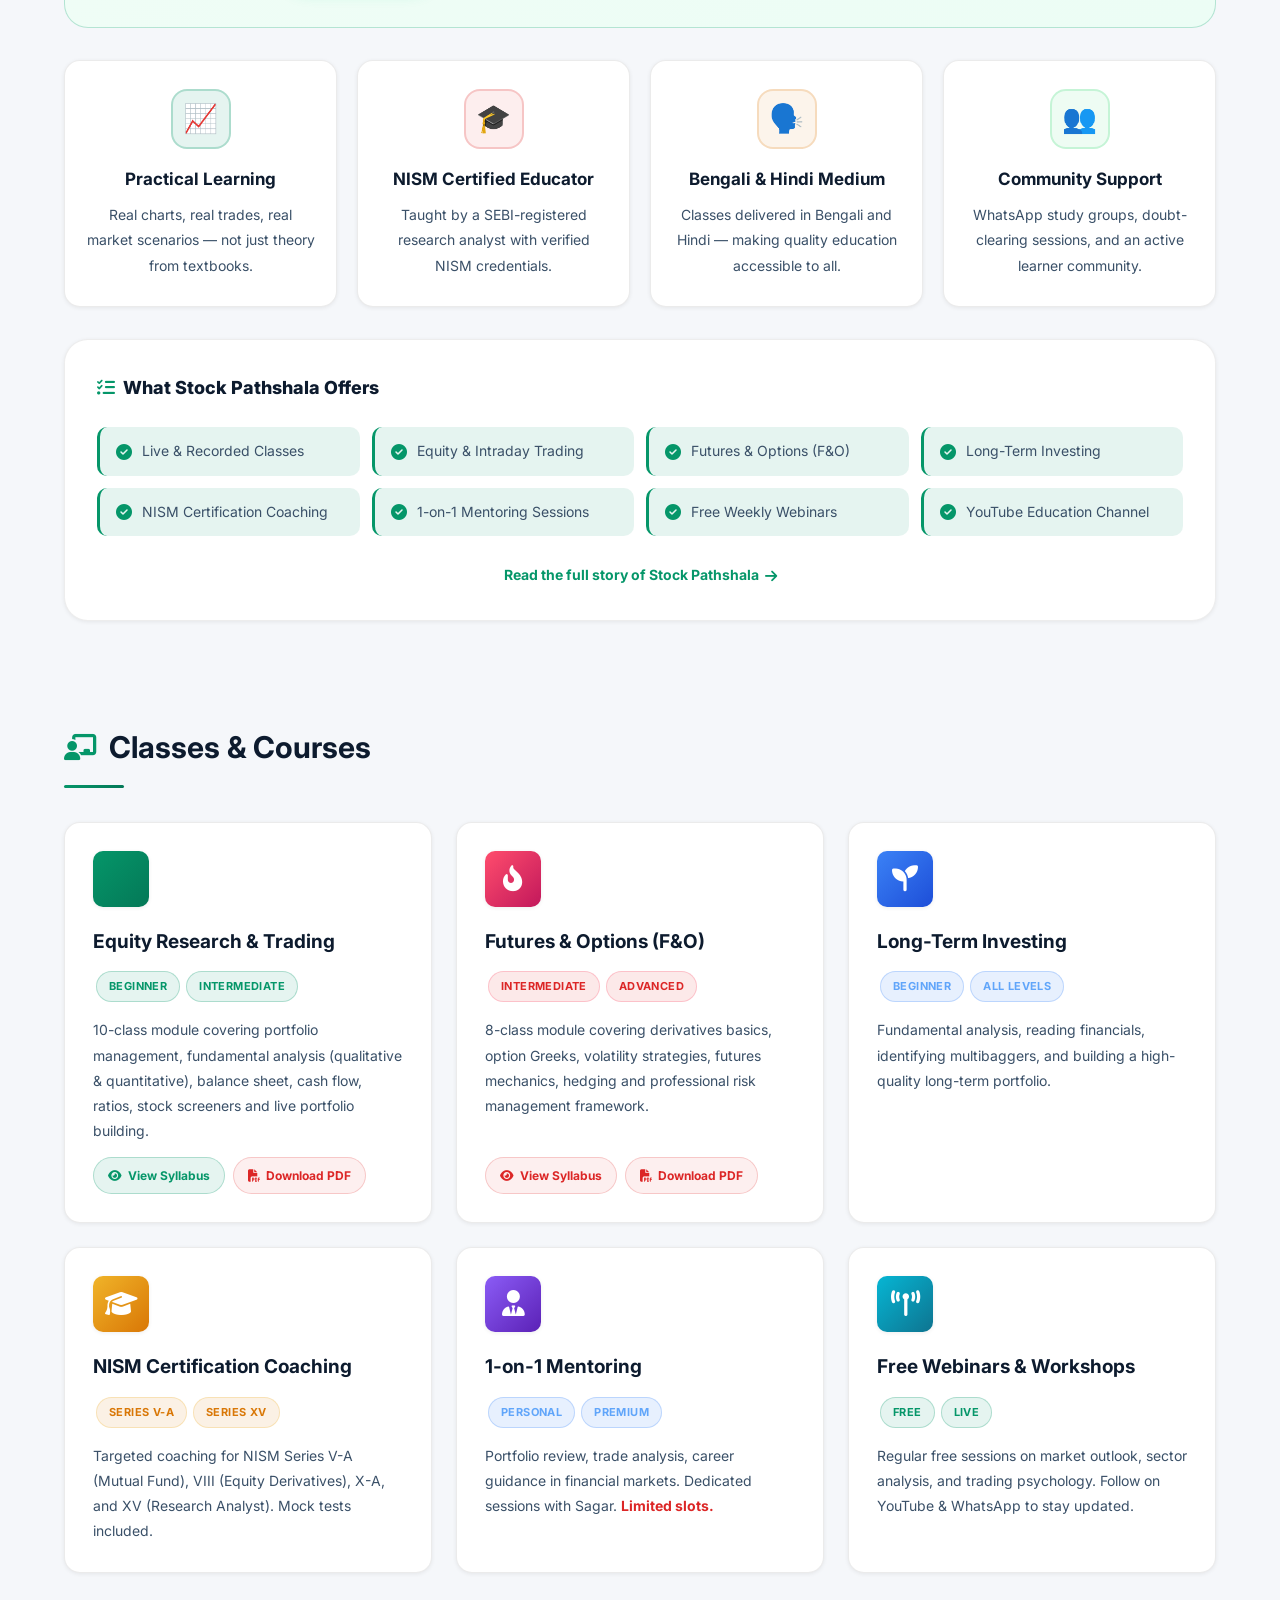
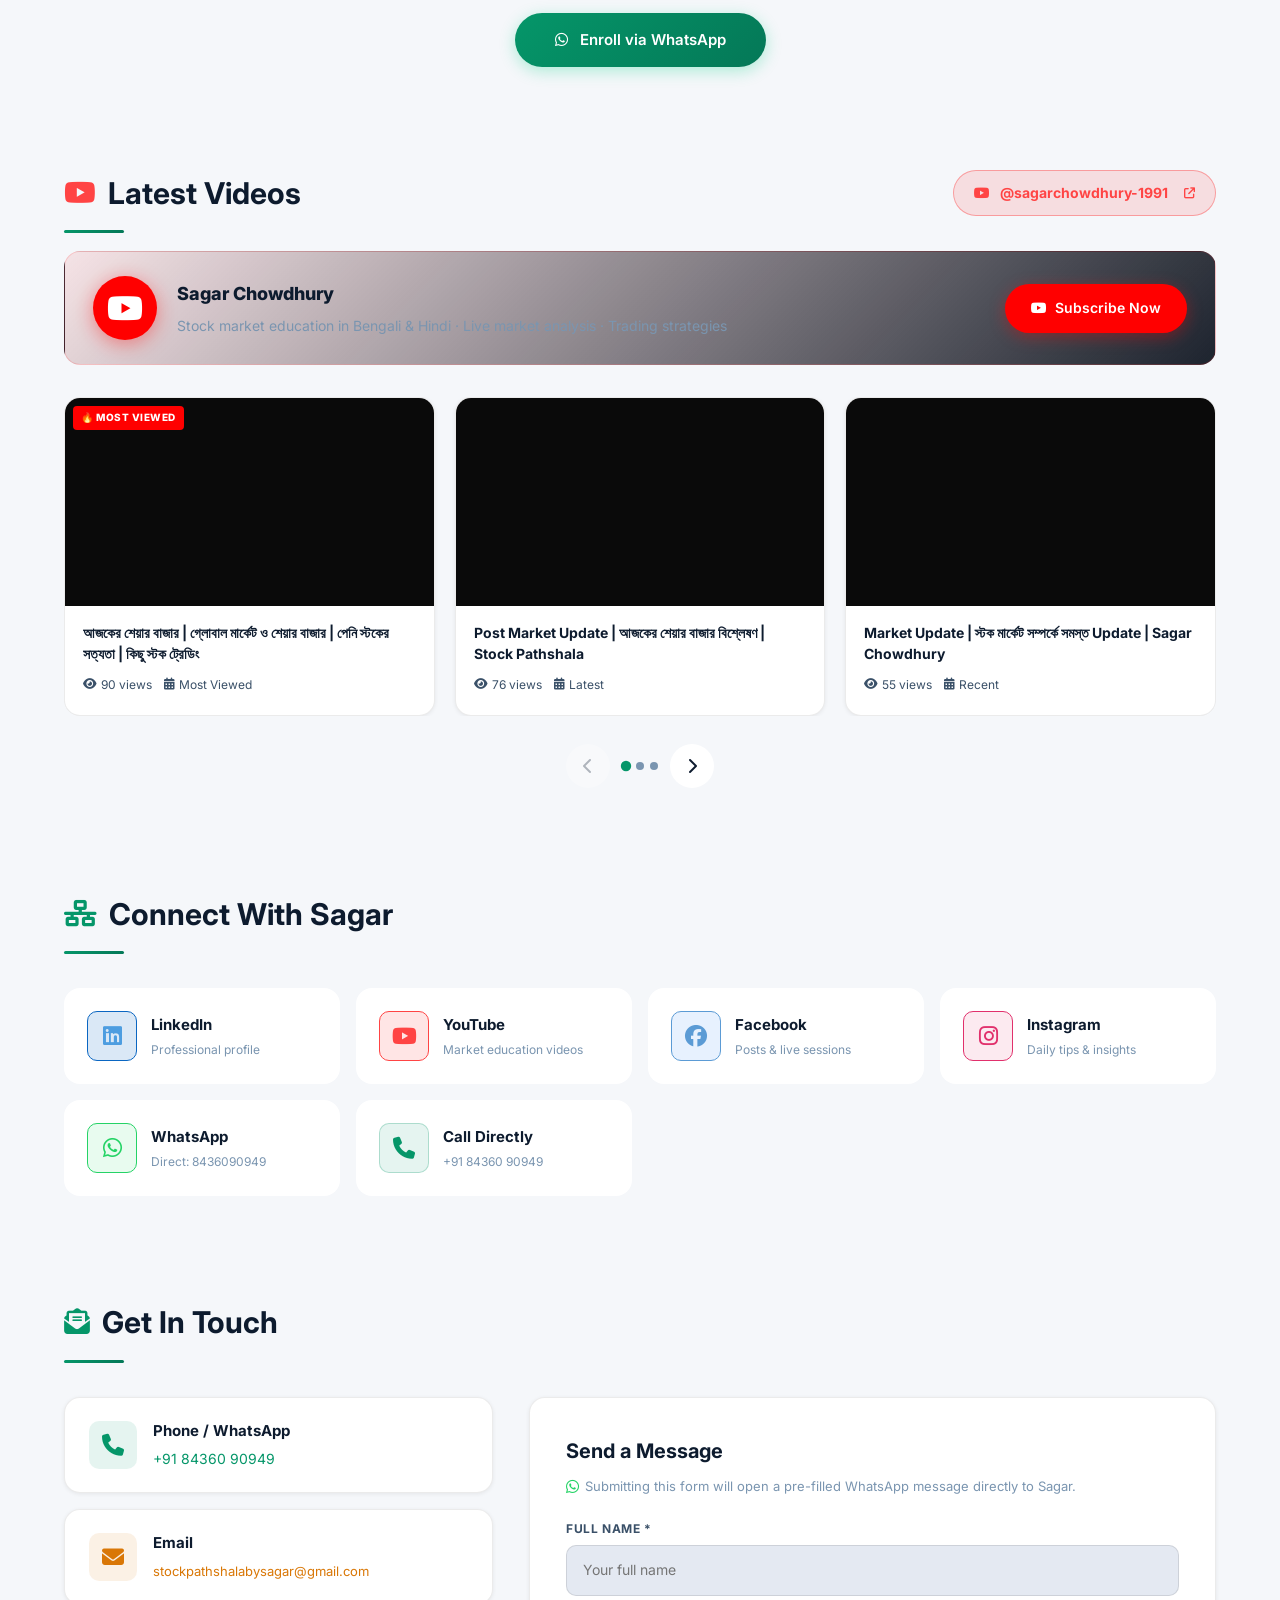
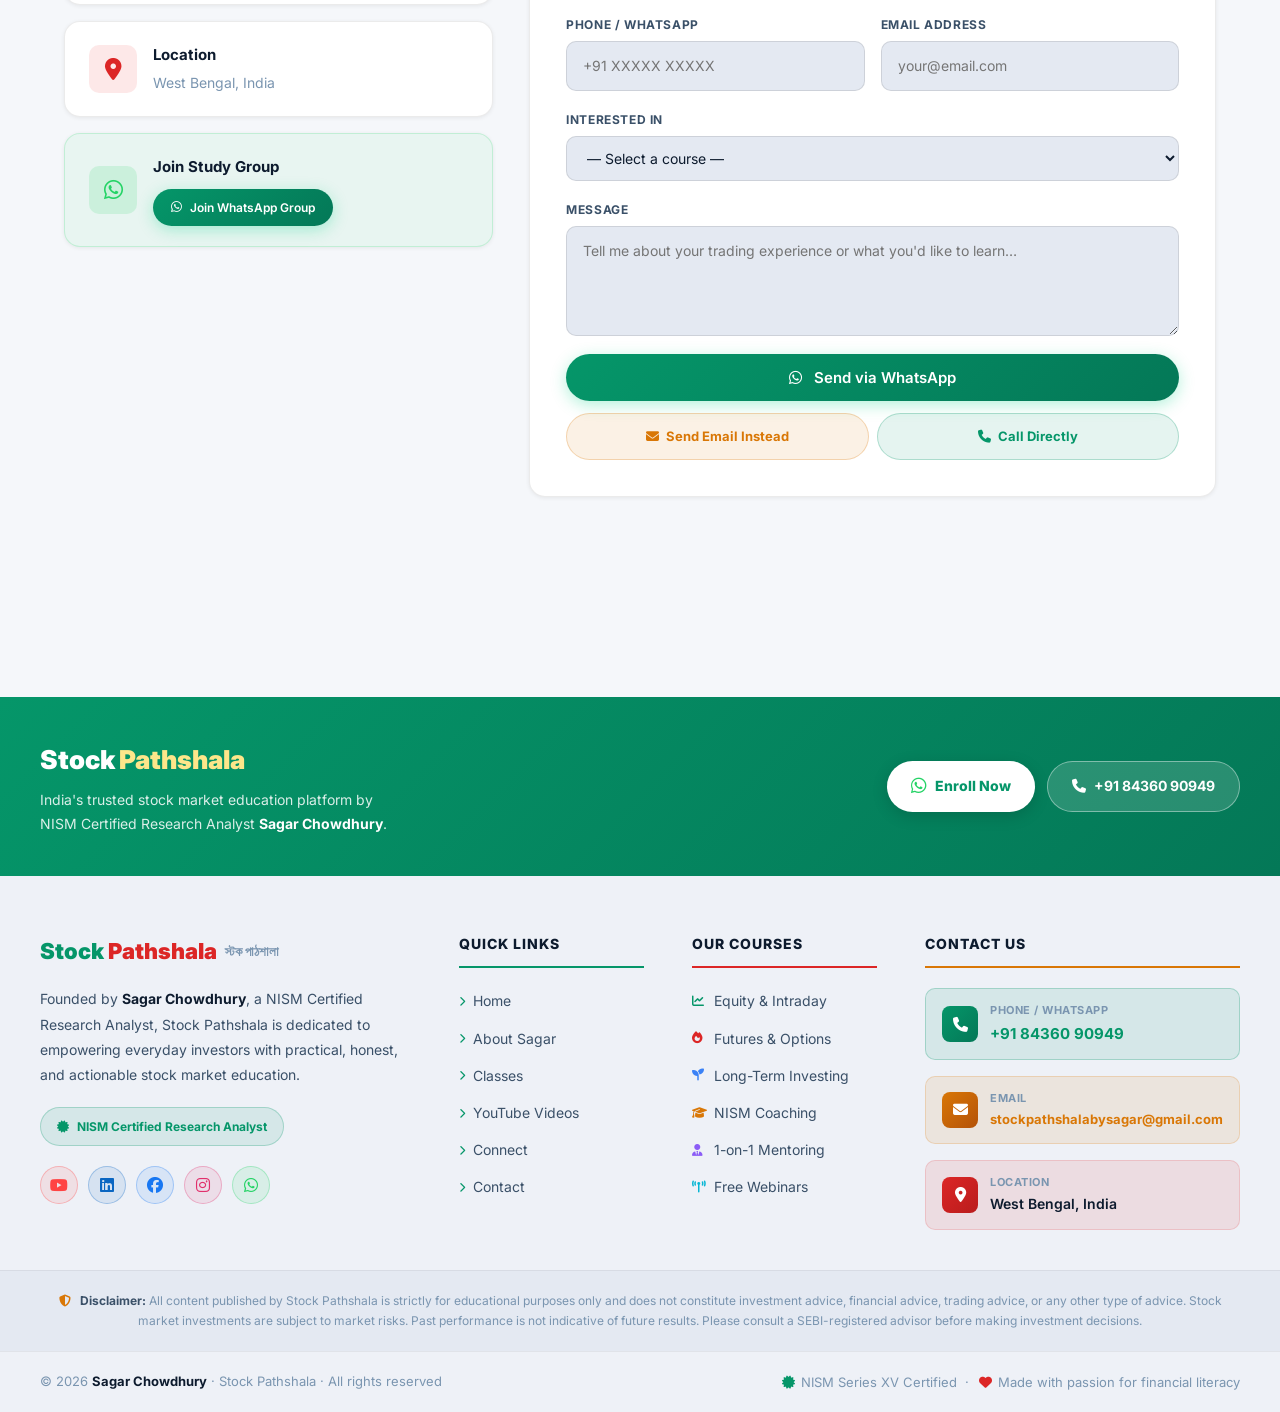
==== commit e08e9208: "Fix course banner mobile layout — proper media query, 2 rows on mobile" ====
--- a/index.html
+++ b/index.html
@@ -198,81 +198,145 @@
 
 <!-- ── Stock Ticker ── -->
 <!-- ── Course Announcement Banner ── -->
+<style>
+.cb-wrap {
+  display: flex;
+  align-items: center;
+  min-height: 44px;
+  padding: 0;
+}
+.cb-label {
+  display: flex;
+  align-items: center;
+  gap: 7px;
+  padding: 0 14px;
+  height: 100%;
+  min-height: 44px;
+  flex-shrink: 0;
+  background: rgba(0,0,0,0.3);
+  border-right: 1px solid rgba(255,255,255,0.18);
+}
+.cb-body {
+  flex: 1;
+  display: flex;
+  align-items: center;
+  justify-content: center;
+  gap: 6px 14px;
+  padding: 7px 12px;
+  flex-wrap: nowrap;
+}
+.cb-course {
+  display: flex;
+  align-items: center;
+  gap: 7px;
+  flex-shrink: 0;
+  flex-wrap: nowrap;
+}
+.cb-name {
+  font-size: 13px;
+  font-weight: 700;
+  color: #fff;
+  white-space: nowrap;
+}
+.cb-divider {
+  color: rgba(255,255,255,0.25);
+  font-size: 14px;
+  flex-shrink: 0;
+}
+.cb-btn-outline {
+  display: inline-flex;
+  align-items: center;
+  gap: 4px;
+  font-size: 12px;
+  font-weight: 700;
+  color: #fff;
+  padding: 3px 10px;
+  background: rgba(255,255,255,0.15);
+  border: 1.5px solid rgba(255,255,255,0.45);
+  border-radius: 50px;
+  text-decoration: none;
+  white-space: nowrap;
+}
+.cb-btn-enroll-green {
+  display: inline-flex;
+  align-items: center;
+  gap: 4px;
+  font-size: 12px;
+  font-weight: 800;
+  color: #065f46;
+  padding: 3px 10px;
+  background: #fff;
+  border-radius: 50px;
+  text-decoration: none;
+  white-space: nowrap;
+}
+.cb-btn-enroll-red {
+  display: inline-flex;
+  align-items: center;
+  gap: 4px;
+  font-size: 12px;
+  font-weight: 800;
+  color: #7f1d1d;
+  padding: 3px 10px;
+  background: #fff;
+  border-radius: 50px;
+  text-decoration: none;
+  white-space: nowrap;
+}
+/* Mobile: stack into 2 rows, each row = name + buttons on one line */
+@media (max-width: 640px) {
+  .cb-body {
+    flex-direction: column;
+    align-items: stretch;
+    gap: 5px;
+    padding: 8px 10px;
+  }
+  .cb-divider { display: none; }
+  .cb-course {
+    justify-content: space-between;
+    width: 100%;
+  }
+  .cb-name { font-size: 12px; }
+  .cb-btn-outline,
+  .cb-btn-enroll-green,
+  .cb-btn-enroll-red { font-size: 11px; padding: 3px 9px; }
+}
+</style>
+
 <div id="courseBanner" style="margin-top:69px;position:relative;z-index:10;
   background:linear-gradient(135deg,#064e3b 0%,#047857 50%,#064e3b 100%)">
-
-  <div style="display:flex;align-items:center;min-height:44px;padding:0">
-
-    <!-- Pulsing label pill -->
-    <div style="display:flex;align-items:center;gap:7px;padding:0 14px;height:44px;
-      flex-shrink:0;background:rgba(0,0,0,0.3);border-right:1px solid rgba(255,255,255,0.18)">
+  <div class="cb-wrap">
+
+    <!-- Live Batch pill -->
+    <div class="cb-label">
       <span style="width:7px;height:7px;border-radius:50%;background:#4ade80;
         flex-shrink:0;animation:livePulse 1.2s ease-in-out infinite"></span>
-      <span style="font-size:9px;font-weight:900;color:#ffffff;letter-spacing:1.4px;
+      <span style="font-size:9px;font-weight:900;color:#fff;letter-spacing:1.4px;
         white-space:nowrap;text-transform:uppercase">Live Batch</span>
     </div>
 
-    <!-- Main content row — stacks on mobile -->
-    <div style="flex:1;display:flex;align-items:center;justify-content:center;
-      flex-wrap:wrap;gap:6px 12px;padding:6px 10px">
+    <!-- Courses -->
+    <div class="cb-body">
 
       <!-- Course 1 -->
-      <div style="display:flex;align-items:center;gap:6px;flex-wrap:wrap;justify-content:center">
-        <span style="font-size:13px;font-weight:700;color:#ffffff;white-space:nowrap">
-          📈 <strong style="color:#fde68a">Equity Research</strong>
-        </span>
-        <a href="course-equity-research"
-          style="display:inline-flex;align-items:center;gap:4px;font-size:12px;font-weight:700;
-            color:#ffffff;padding:3px 10px;background:rgba(255,255,255,0.15);
-            border:1.5px solid rgba(255,255,255,0.45);border-radius:50px;
-            text-decoration:none;white-space:nowrap;transition:background 0.2s"
-          onmouseover="this.style.background='rgba(255,255,255,0.28)'"
-          onmouseout="this.style.background='rgba(255,255,255,0.15)'">
-          📄 Details
-        </a>
+      <div class="cb-course">
+        <span class="cb-name">📈 <strong style="color:#fde68a">Equity Research</strong></span>
+        <a href="course-equity-research" class="cb-btn-outline">📄 Details</a>
         <a href="https://wa.me/918436090949?text=Hi%20Sagar%2C%20I%20want%20to%20enroll%20in%20Equity%20Research%20and%20Trading"
-          target="_blank"
-          style="display:inline-flex;align-items:center;gap:4px;font-size:12px;font-weight:800;
-            color:#065f46;padding:3px 10px;background:#ffffff;border-radius:50px;
-            text-decoration:none;white-space:nowrap;box-shadow:0 2px 8px rgba(0,0,0,0.2);
-            transition:transform 0.2s"
-          onmouseover="this.style.transform='scale(1.04)'"
-          onmouseout="this.style.transform='scale(1)'">
-          💬 Enroll
-        </a>
-      </div>
-
-      <!-- Divider — hidden on very small screens via inline media workaround -->
-      <span style="color:rgba(255,255,255,0.25);font-size:14px;font-weight:300;line-height:1">|</span>
+          target="_blank" class="cb-btn-enroll-green">💬 Enroll</a>
+      </div>
+
+      <span class="cb-divider">|</span>
 
       <!-- Course 2 -->
-      <div style="display:flex;align-items:center;gap:6px;flex-wrap:wrap;justify-content:center">
-        <span style="font-size:13px;font-weight:700;color:#ffffff;white-space:nowrap">
-          🔥 <strong style="color:#fca5a5">Equity Derivatives</strong>
-        </span>
-        <a href="course-equity-derivatives"
-          style="display:inline-flex;align-items:center;gap:4px;font-size:12px;font-weight:700;
-            color:#ffffff;padding:3px 10px;background:rgba(255,255,255,0.15);
-            border:1.5px solid rgba(255,255,255,0.45);border-radius:50px;
-            text-decoration:none;white-space:nowrap;transition:background 0.2s"
-          onmouseover="this.style.background='rgba(255,255,255,0.28)'"
-          onmouseout="this.style.background='rgba(255,255,255,0.15)'">
-          📄 Details
-        </a>
+      <div class="cb-course">
+        <span class="cb-name">🔥 <strong style="color:#fca5a5">Equity Derivatives</strong></span>
+        <a href="course-equity-derivatives" class="cb-btn-outline">📄 Details</a>
         <a href="https://wa.me/918436090949?text=Hi%20Sagar%2C%20I%20want%20to%20enroll%20in%20Equity%20Derivatives%20Trading%20and%20Planning"
-          target="_blank"
-          style="display:inline-flex;align-items:center;gap:4px;font-size:12px;font-weight:800;
-            color:#7f1d1d;padding:3px 10px;background:#ffffff;border-radius:50px;
-            text-decoration:none;white-space:nowrap;box-shadow:0 2px 8px rgba(0,0,0,0.2);
-            transition:transform 0.2s"
-          onmouseover="this.style.transform='scale(1.04)'"
-          onmouseout="this.style.transform='scale(1)'">
-          💬 Enroll
-        </a>
-      </div>
-
-    </div>
-
+          target="_blank" class="cb-btn-enroll-red">💬 Enroll</a>
+      </div>
+
+    </div>
   </div>
 </div>
 
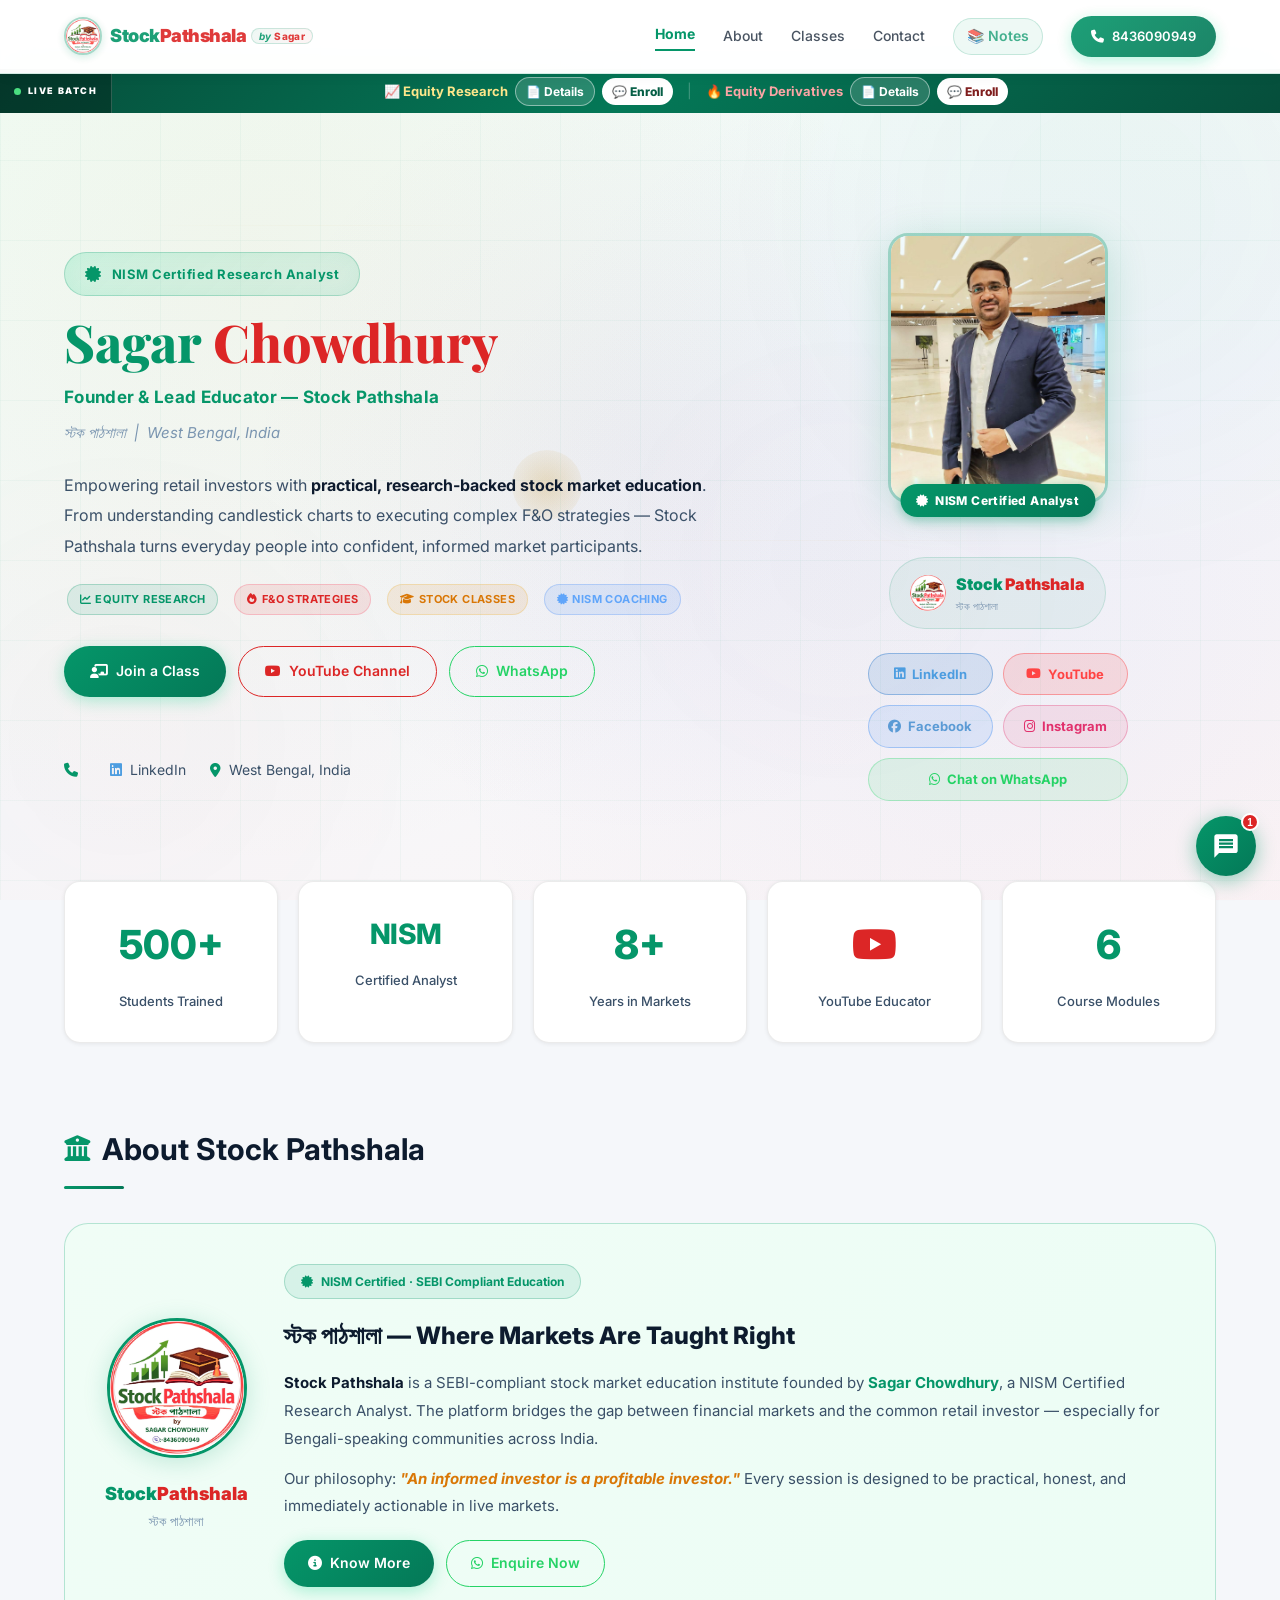
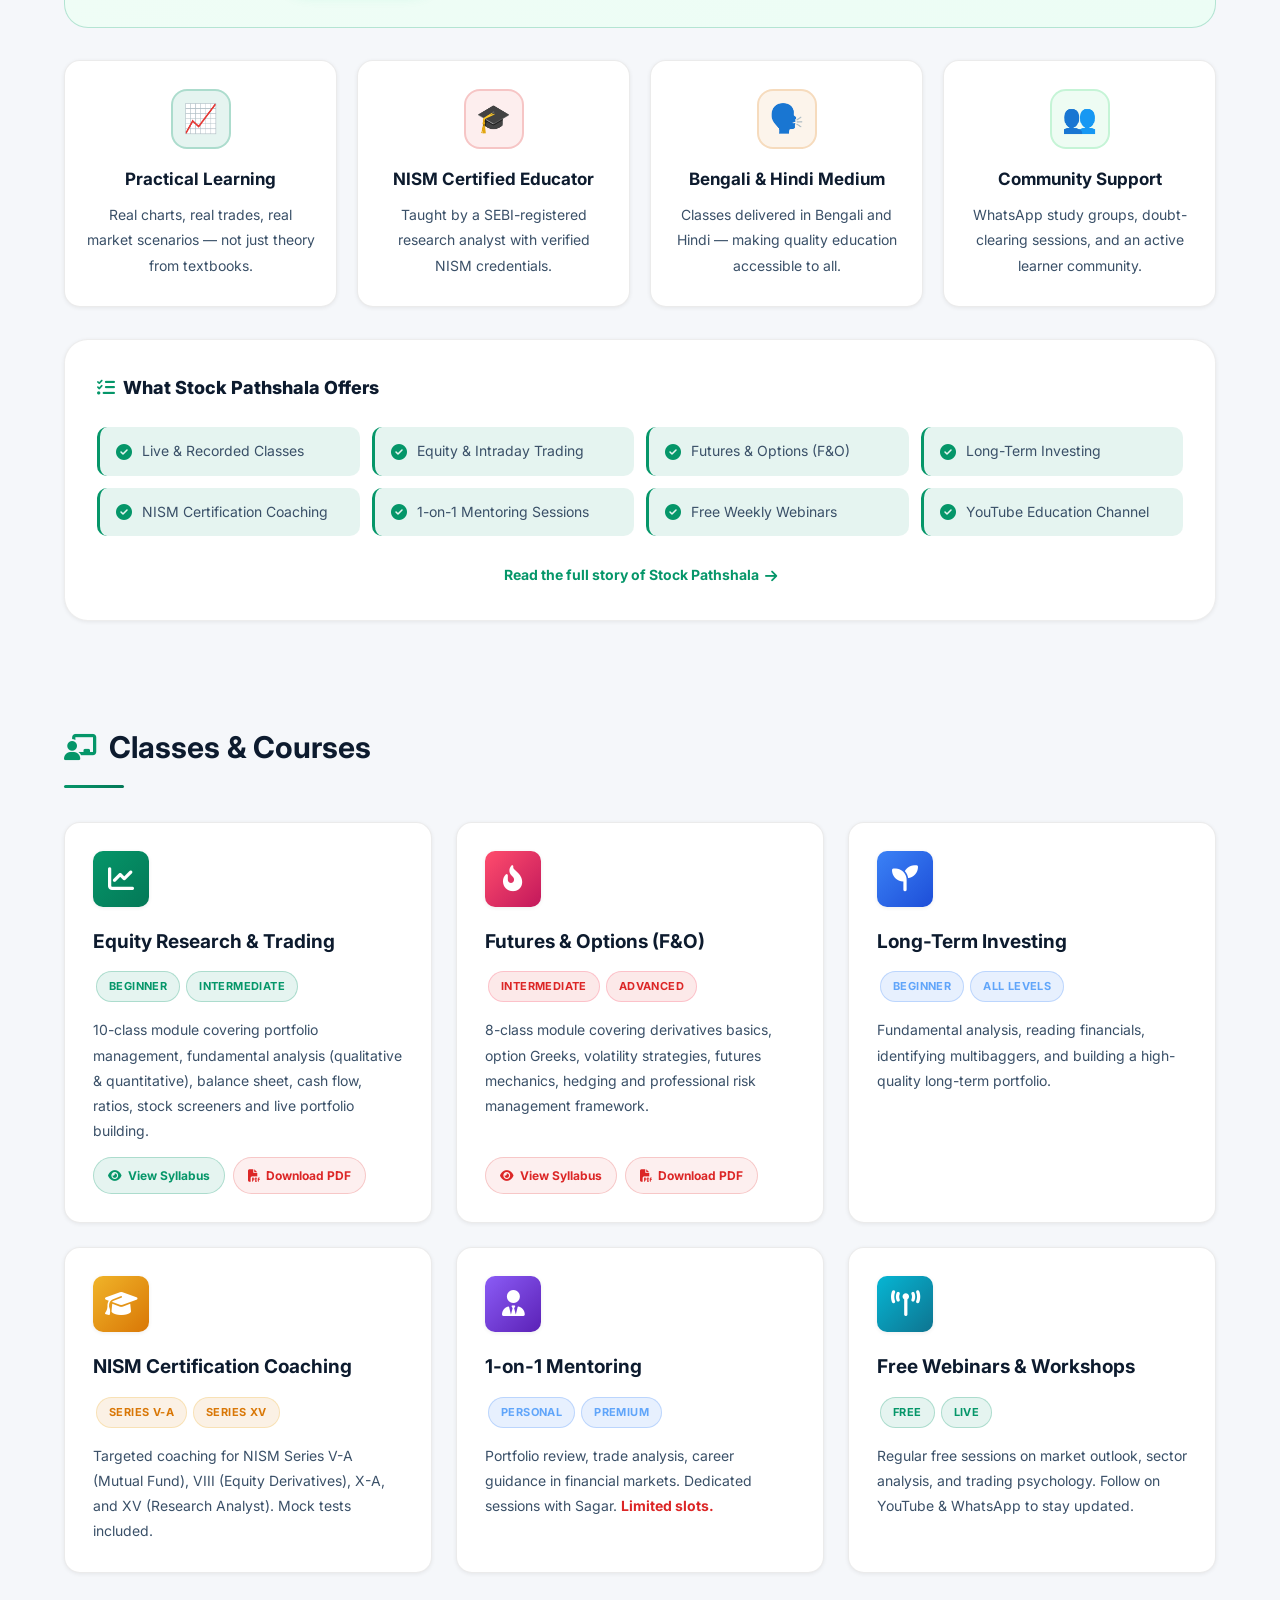
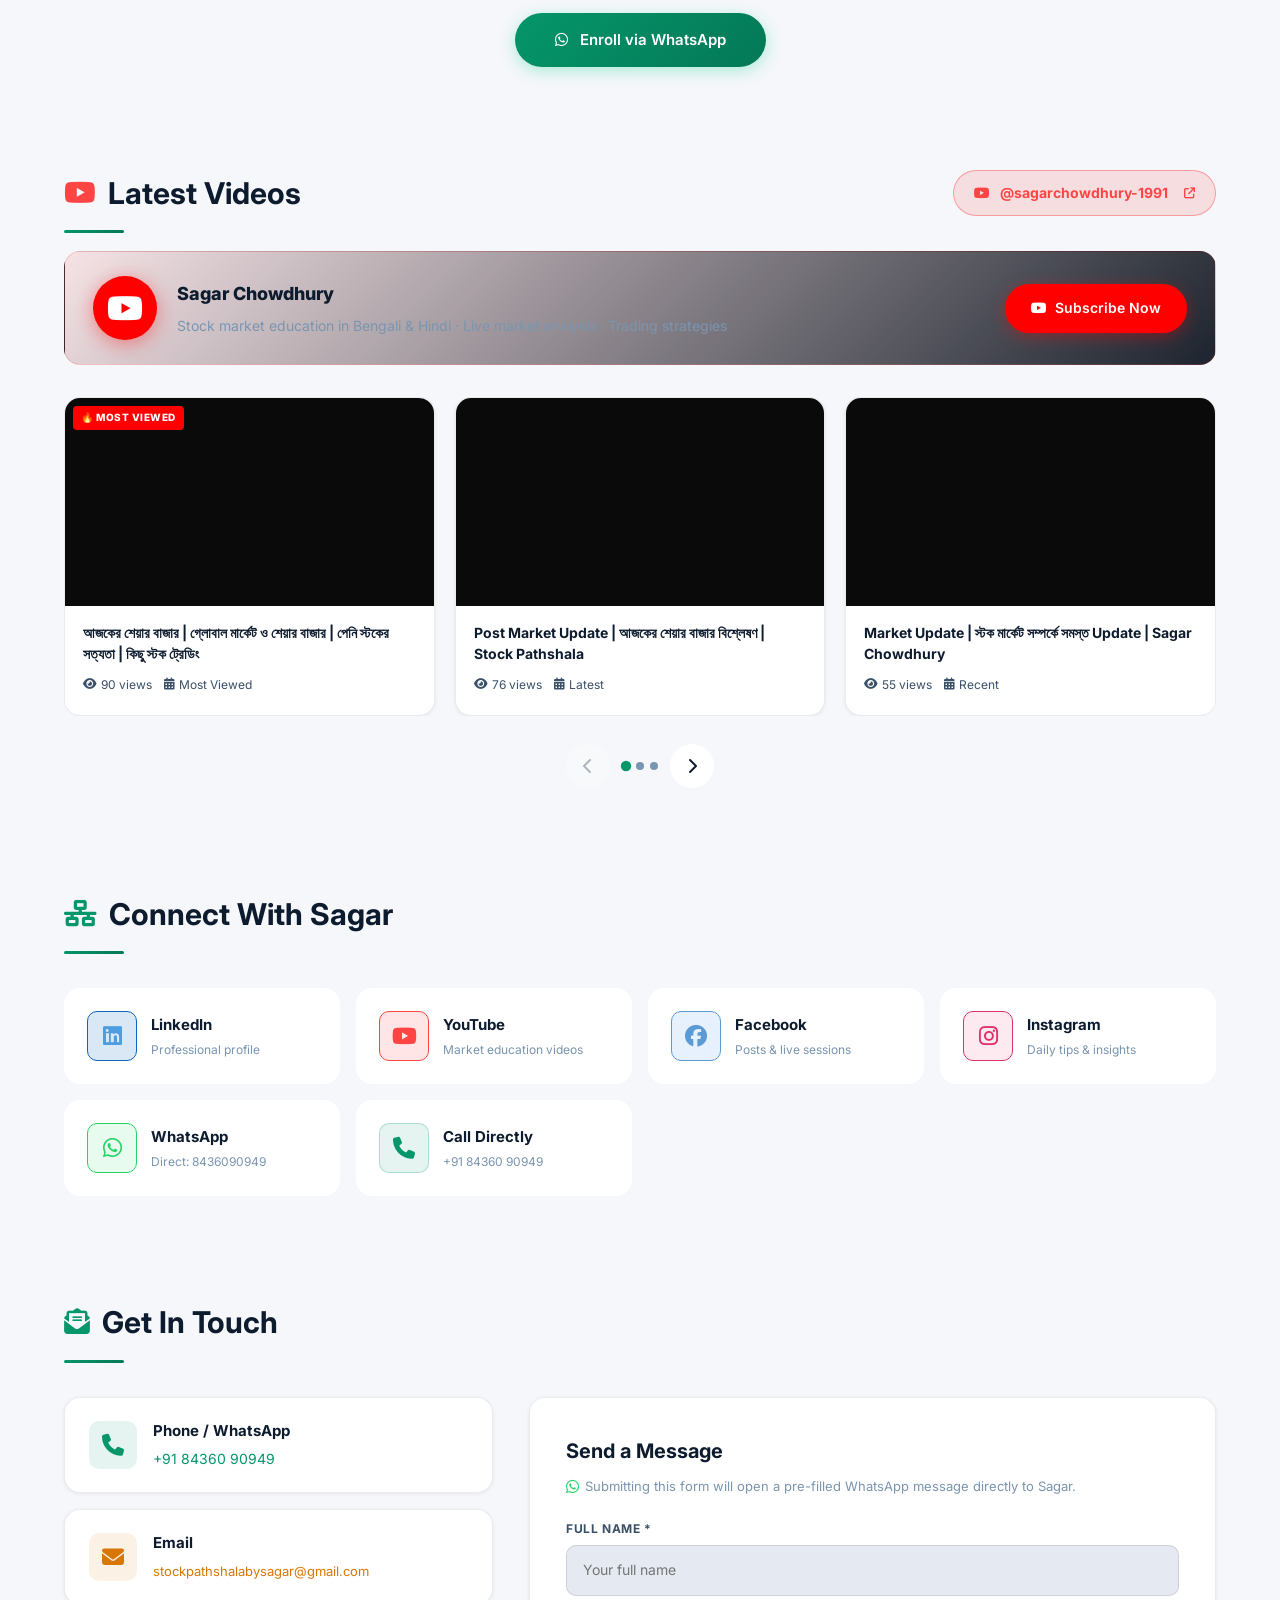
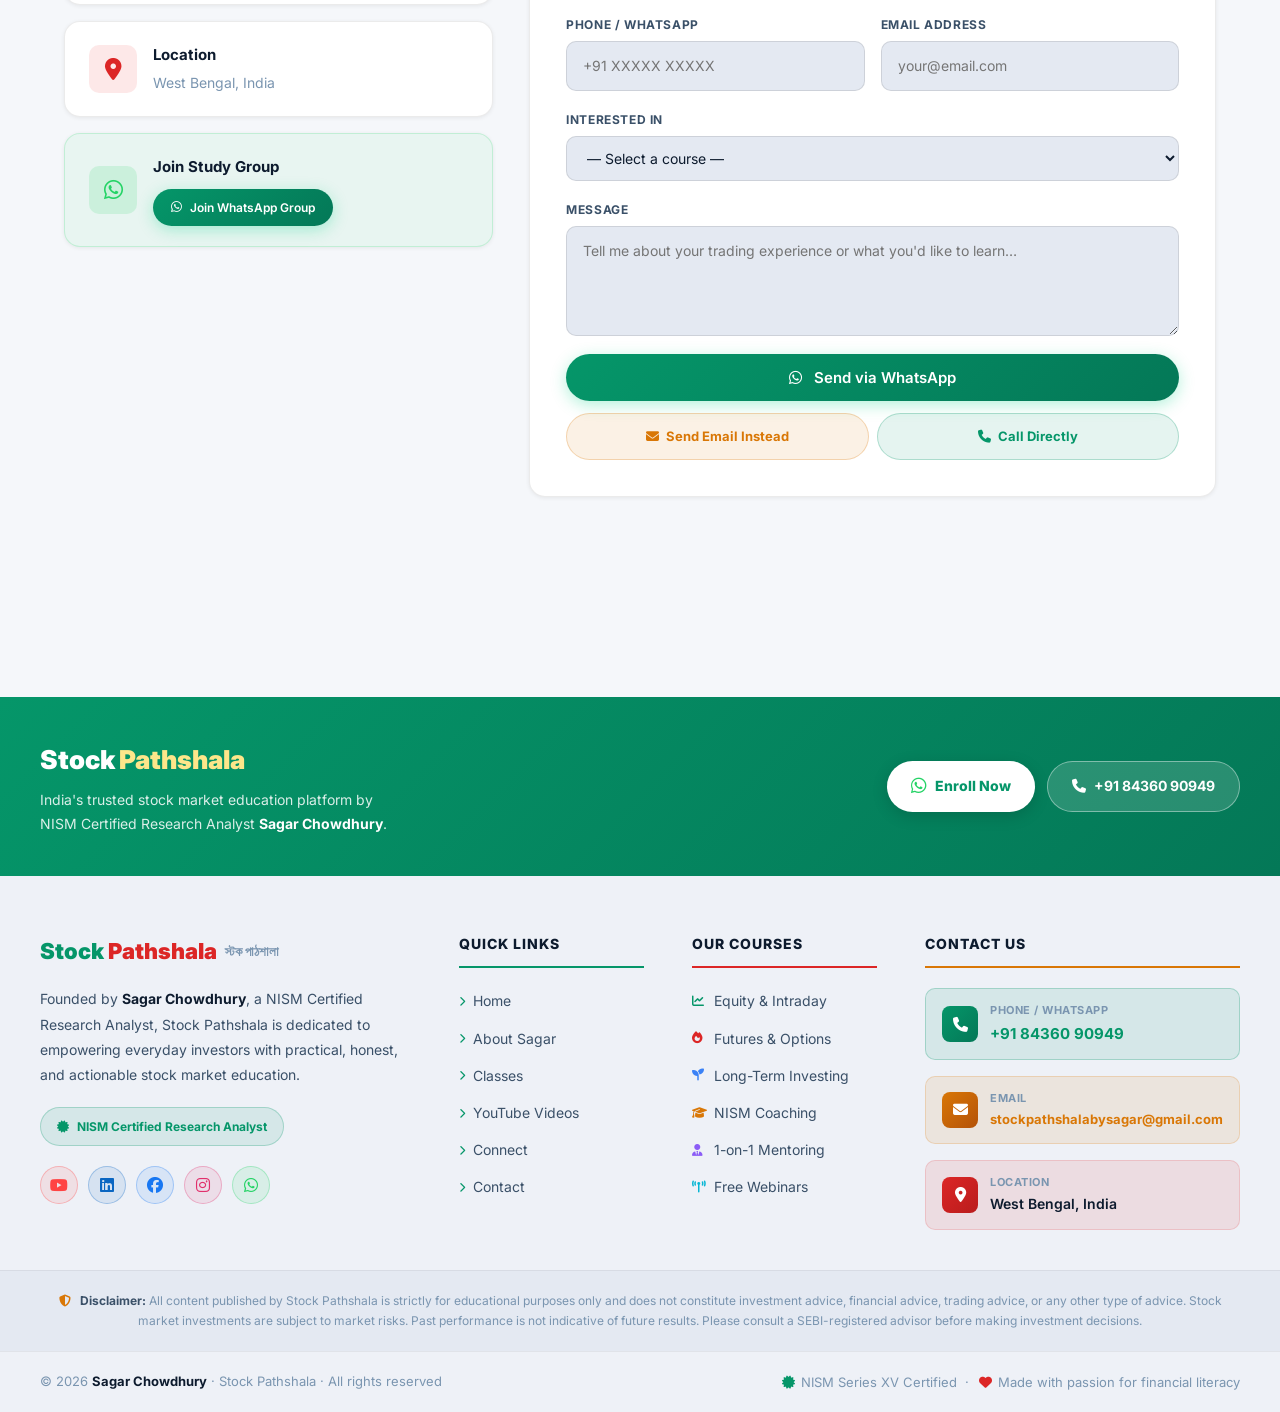
==== commit 710ac24e: "Fix mobile nav: Notes pill, brand sizing, Equity Research icon - Replace fa-chart-candlestick (Pro) " ====
--- a/index.html
+++ b/index.html
@@ -155,17 +155,17 @@
     display:flex;justify-content:space-between;align-items:center">
 
     <!-- Brand -->
-    <a href="index" style="display:flex;align-items:center;gap:10px;text-decoration:none">
+    <a href="index" style="display:flex;align-items:center;gap:8px;text-decoration:none;min-width:0;flex-shrink:1">
       <img src="assets/stock-pathshala-logo.png" alt="Stock Pathshala"
-        style="width:42px;height:42px;border-radius:50%;object-fit:cover;
+        style="width:38px;height:38px;border-radius:50%;object-fit:cover;
           border:2px solid rgba(5,150,105,0.4);box-shadow:0 2px 8px rgba(5,150,105,0.2);
           flex-shrink:0"
         onerror="this.style.display='none'">
-      <div style="display:flex;flex-direction:column;gap:1px">
-        <div style="display:flex;align-items:center;gap:0px;line-height:1">
-          <span style="font-size:20px;font-weight:900;color:#059669;letter-spacing:-0.5px">Stock</span>
-          <span style="font-size:20px;font-weight:900;color:#dc2626;letter-spacing:-0.5px">Pathshala</span>
-          <span style="font-size:11px;font-weight:700;color:var(--text-muted);
+      <div style="min-width:0">
+        <div style="display:flex;align-items:center;gap:0;line-height:1;flex-wrap:nowrap">
+          <span style="font-size:18px;font-weight:900;color:#059669;letter-spacing:-0.5px;white-space:nowrap">Stock</span>
+          <span style="font-size:18px;font-weight:900;color:#dc2626;letter-spacing:-0.5px;white-space:nowrap">Pathshala</span>
+          <span class="brand-by-pill" style="font-size:10px;font-weight:700;color:var(--text-muted);
             margin-left:5px;padding:2px 7px;
             background:linear-gradient(135deg,rgba(5,150,105,0.08),rgba(220,38,38,0.06));
             border:1px solid rgba(5,150,105,0.2);border-radius:20px;
@@ -629,7 +629,7 @@
 
     <div class="card">
       <div class="service-icon" style="background:var(--gradient-green)">
-        <i class="fas fa-chart-candlestick"></i></div>
+        <i class="fas fa-chart-line"></i></div>
       <h3>Equity Research &amp; Trading</h3>
       <div style="margin-bottom:12px">
         <span class="tag green">Beginner</span><span class="tag green">Intermediate</span>
--- a/mobile-nav-fix.css
+++ b/mobile-nav-fix.css
@@ -391,3 +391,42 @@
     bottom: 160px !important;
   }
 }
+
+/* ── Mobile nav: Notes pill + brand fixes ── */
+
+/* Hide "by Sagar" pill on very small screens to save space */
+@media (max-width: 380px) {
+  .brand-by-pill { display: none !important; }
+}
+
+/* In slide-out menu, Notes pill should look like a normal menu link,
+   not overflow as an inline-flex pill */
+@media (max-width: 768px) {
+  nav > div > div:last-child a[href="equity-notes"] {
+    display: flex !important;
+    align-items: center !important;
+    width: 100% !important;
+    padding: 12px 0 !important;
+    border-radius: 0 !important;
+    background: transparent !important;
+    border: none !important;
+    border-bottom: 1px solid rgba(0,0,0,0.06) !important;
+    color: #059669 !important;
+    font-size: 18px !important;
+    font-weight: 700 !important;
+    gap: 8px !important;
+  }
+  .light nav > div > div:last-child a[href="equity-notes"] {
+    border-bottom: 1px solid rgba(0,0,0,0.06) !important;
+  }
+  /* Phone button in mobile menu */
+  nav > div > div:last-child a[href^="tel"] {
+    display: flex !important;
+    width: 100% !important;
+    padding: 12px 20px !important;
+    border-radius: 50px !important;
+    margin-top: 8px !important;
+    font-size: 16px !important;
+    justify-content: center !important;
+  }
+}
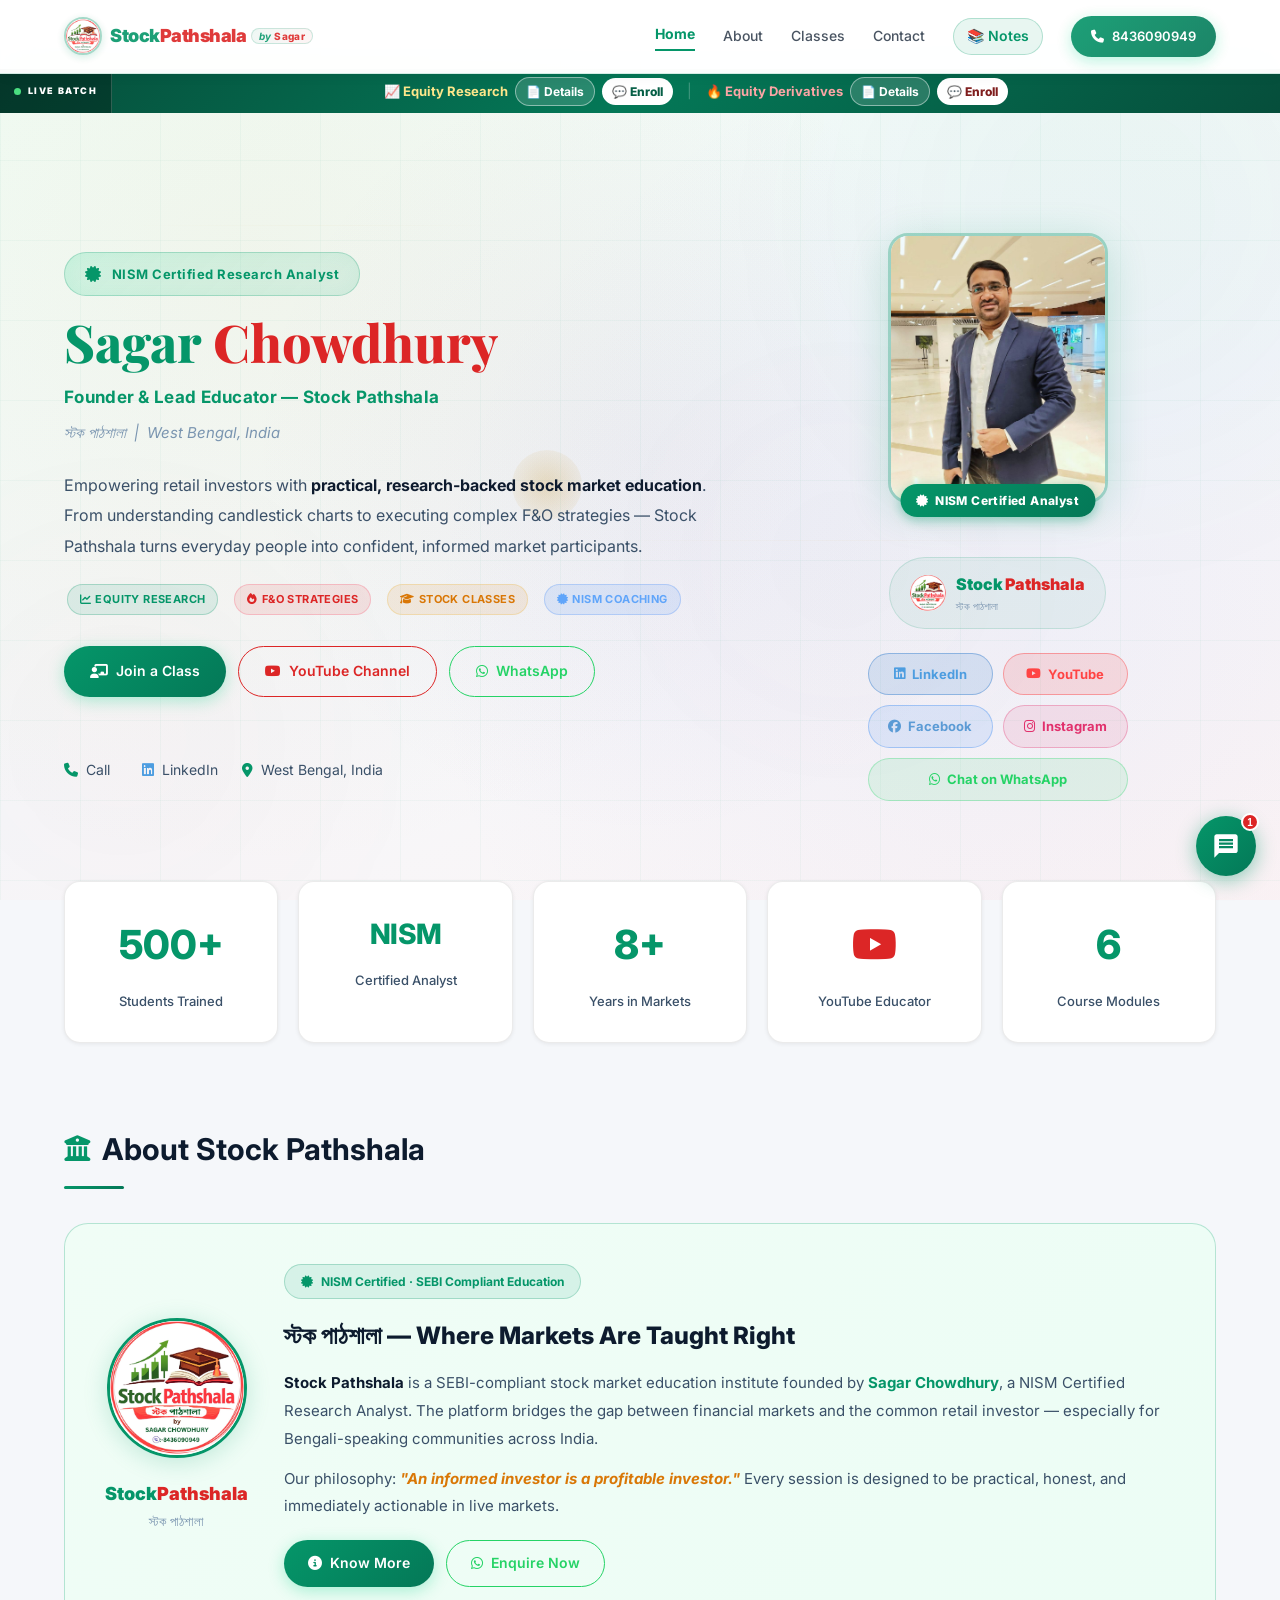
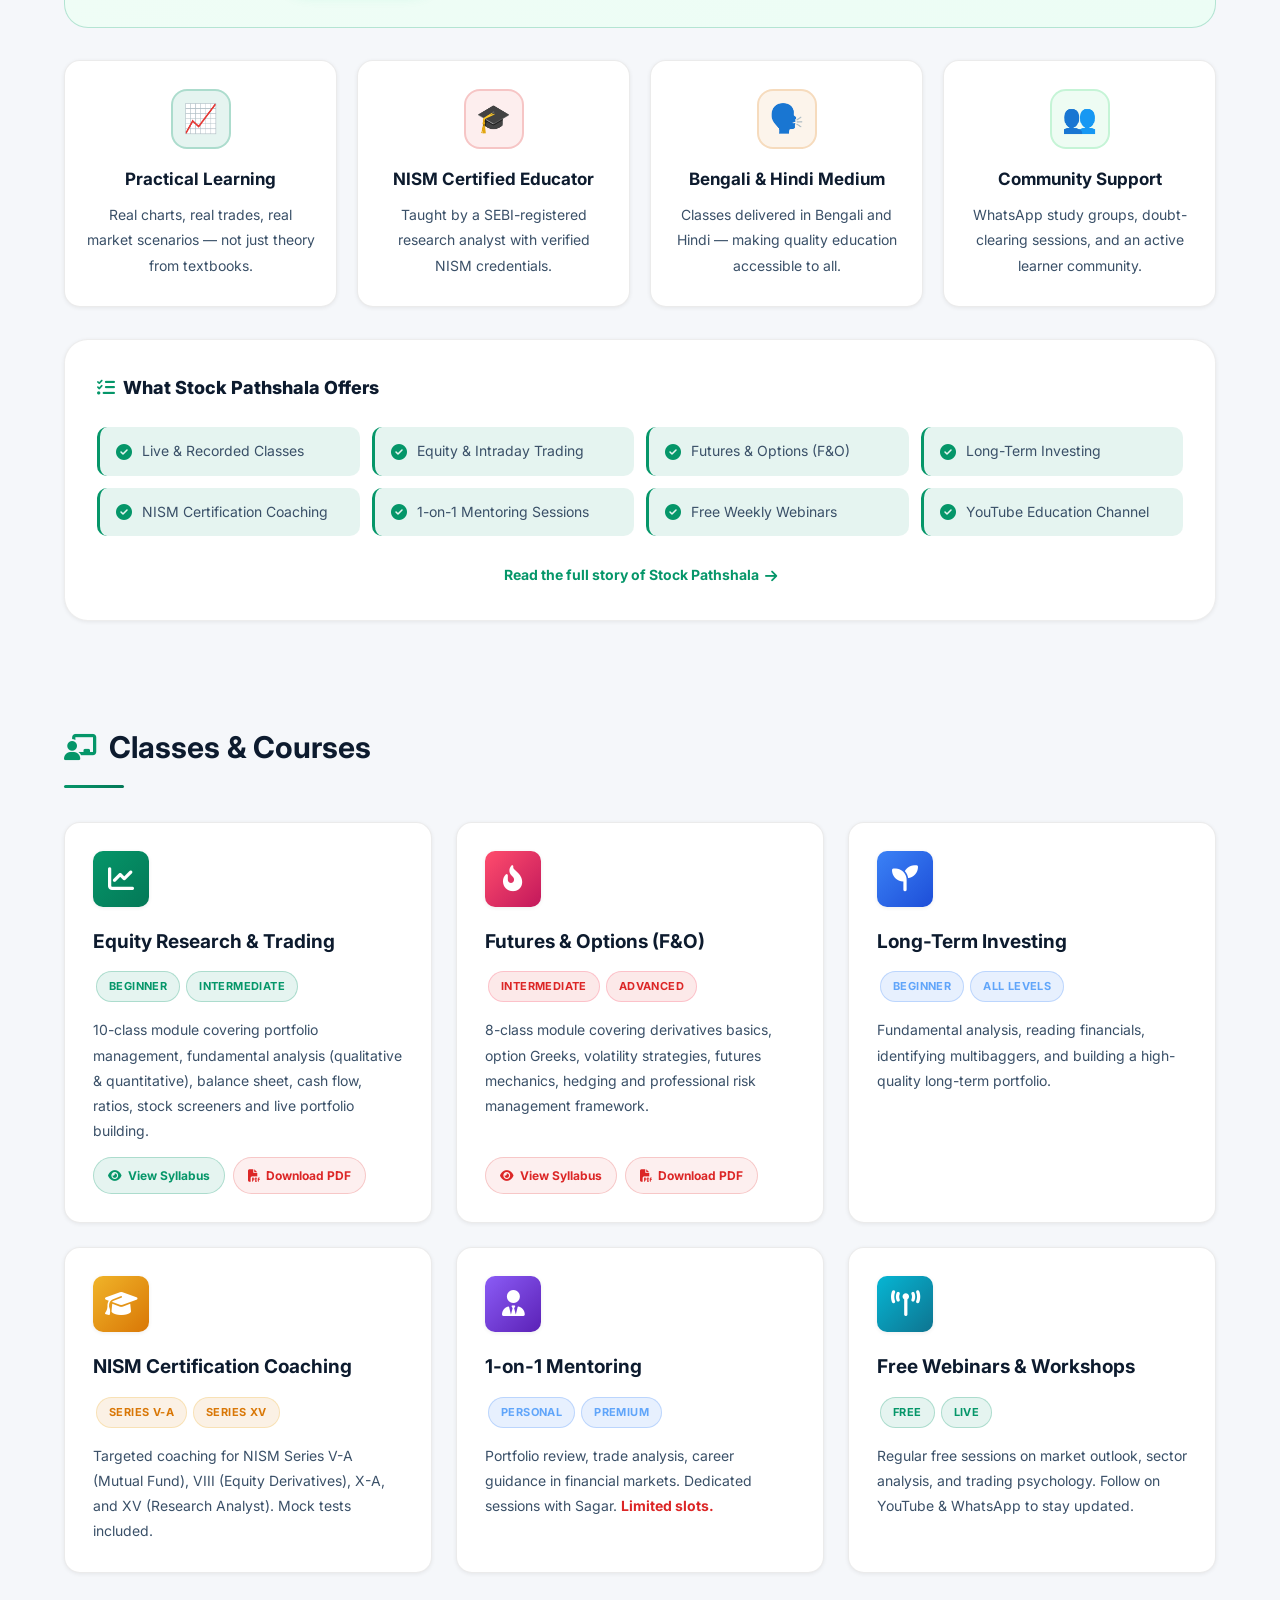
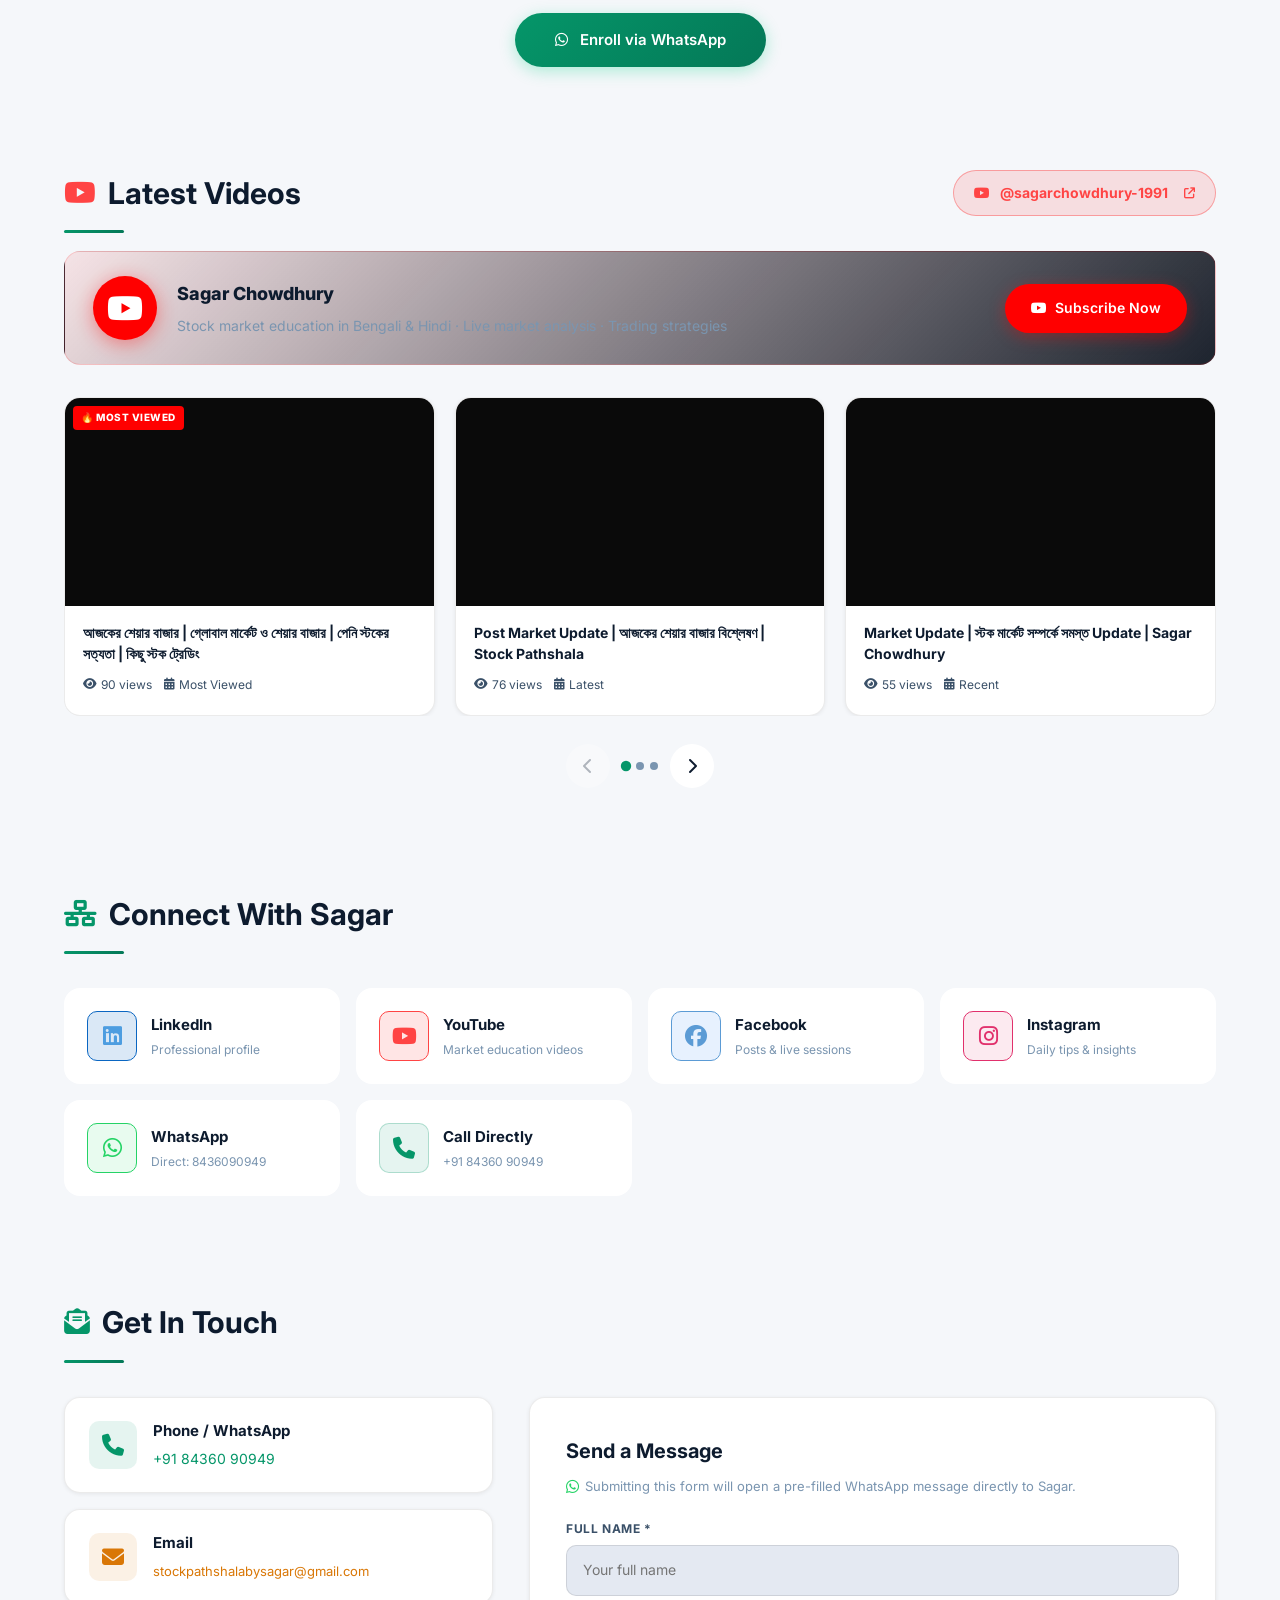
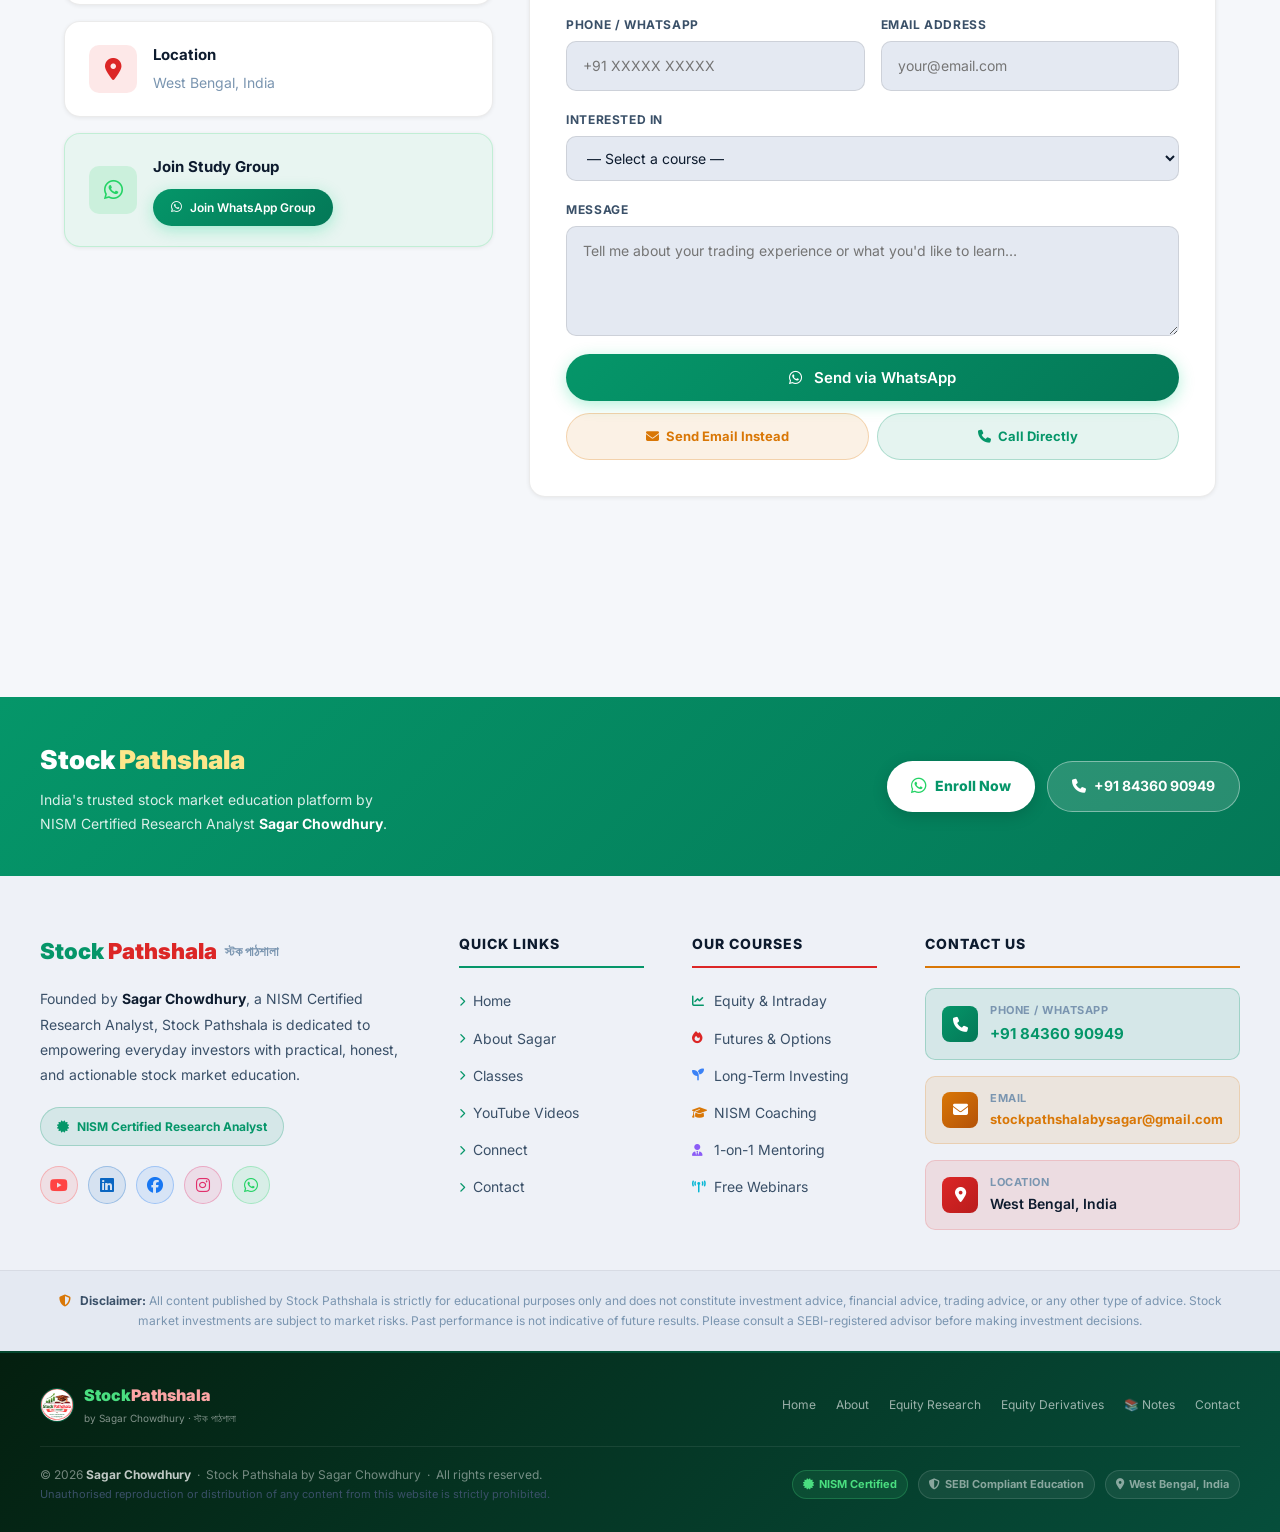
==== commit a5e1e571: "Add Call label, fix Notes mobile nav, redesign copyright footer - Hero: add 'Call' text beside phone" ====
--- a/index.html
+++ b/index.html
@@ -180,15 +180,9 @@
     <div style="display:flex;gap:28px;align-items:center">
       <a href="index" class="nav-link active" style="font-weight:700;font-size:14px">Home</a>
       <a href="about" class="nav-link" style="font-weight:500;font-size:14px">About</a>
-
       <a href="#classes" class="nav-link" style="font-weight:500;font-size:14px">Classes</a>
       <a href="#contact" class="nav-link" style="font-weight:500;font-size:14px">Contact</a>
-      <a href="equity-notes" class="nav-link" style="font-weight:600;font-size:14px;
-        display:inline-flex;align-items:center;gap:5px;
-        padding:5px 13px;border-radius:50px;
-        background:rgba(5,150,105,0.09);border:1.5px solid rgba(5,150,105,0.25);color:#059669">
-        📚 Notes
-      </a>
+      <a href="equity-notes" class="nav-link nav-notes-pill">📚 Notes</a>
       <a href="tel:+918436090949" class="btn primary" style="padding:9px 20px;font-size:13px">
         <i class="fas fa-phone"></i> 8436090949
       </a>
@@ -390,7 +384,7 @@
       padding-top:28px;border-top:1px solid rgba(255,255,255,0.07)">
       <a href="tel:+918436090949" style="display:flex;align-items:center;gap:8px;
         color:var(--text-secondary);font-size:14px">
-        <i class="fas fa-phone" style="color:var(--green)"></i> <span id="hero-phone"></span>
+        <i class="fas fa-phone" style="color:var(--green)"></i> <span>Call</span> <span id="hero-phone"></span>
       </a>
       <a href="https://www.linkedin.com/in/sagar-chowdhury-507744264/" target="_blank"
         style="display:flex;align-items:center;gap:8px;color:var(--text-secondary);font-size:14px">
@@ -1305,21 +1299,71 @@
     </div>
   </div>
 
-  <!-- Bottom bar -->
-  <div style="background:var(--bg-secondary);padding:18px 24px;
-    border-top:1px solid rgba(0,0,0,0.06)">
-    <div style="max-width:1200px;margin:auto;
-      display:flex;align-items:center;justify-content:space-between;flex-wrap:wrap;gap:12px">
-      <p style="font-size:13px;color:var(--text-muted)">
-        © 2026 <strong style="color:var(--text-primary)">Sagar Chowdhury</strong>
-        · Stock Pathshala · All rights reserved
-      </p>
-      <div style="display:flex;align-items:center;gap:6px;font-size:13px;color:var(--text-muted)">
-        <i class="fas fa-certificate" style="color:var(--green)"></i>
-        NISM Series XV Certified &nbsp;·&nbsp;
-        <i class="fas fa-heart" style="color:var(--red)"></i>
-        Made with passion for financial literacy
-      </div>
+  <!-- Copyright bottom bar -->
+  <div style="background:linear-gradient(135deg,#041f0f 0%,#064e3b 100%);padding:28px 24px;
+    border-top:2px solid rgba(5,150,105,0.3)">
+    <div style="max-width:1200px;margin:auto">
+
+      <!-- Top row: logo + links -->
+      <div style="display:flex;align-items:center;justify-content:space-between;
+        flex-wrap:wrap;gap:16px;padding-bottom:18px;
+        border-bottom:1px solid rgba(255,255,255,0.08);margin-bottom:18px">
+
+        <!-- Brand -->
+        <div style="display:flex;align-items:center;gap:10px">
+          <img src="assets/stock-pathshala-logo.png"
+            style="width:34px;height:34px;border-radius:50%;object-fit:cover;
+              border:1.5px solid rgba(5,150,105,0.5)"
+            onerror="this.style.display='none'">
+          <div>
+            <span style="font-size:16px;font-weight:900;color:#4ade80">Stock</span><span style="font-size:16px;font-weight:900;color:#fca5a5">Pathshala</span>
+            <span style="display:block;font-size:10px;color:rgba(255,255,255,0.5);margin-top:1px">by Sagar Chowdhury · স্টক পাঠশালা</span>
+          </div>
+        </div>
+
+        <!-- Quick links -->
+        <div style="display:flex;gap:20px;flex-wrap:wrap;align-items:center">
+          <a href="index"                  style="font-size:12px;color:rgba(255,255,255,0.6);text-decoration:none;transition:color .2s" onmouseover="this.style.color='#4ade80'" onmouseout="this.style.color='rgba(255,255,255,0.6)'">Home</a>
+          <a href="about"                  style="font-size:12px;color:rgba(255,255,255,0.6);text-decoration:none;transition:color .2s" onmouseover="this.style.color='#4ade80'" onmouseout="this.style.color='rgba(255,255,255,0.6)'">About</a>
+          <a href="course-equity-research" style="font-size:12px;color:rgba(255,255,255,0.6);text-decoration:none;transition:color .2s" onmouseover="this.style.color='#4ade80'" onmouseout="this.style.color='rgba(255,255,255,0.6)'">Equity Research</a>
+          <a href="course-equity-derivatives" style="font-size:12px;color:rgba(255,255,255,0.6);text-decoration:none;transition:color .2s" onmouseover="this.style.color='#4ade80'" onmouseout="this.style.color='rgba(255,255,255,0.6)'">Equity Derivatives</a>
+          <a href="equity-notes"           style="font-size:12px;color:rgba(255,255,255,0.6);text-decoration:none;transition:color .2s" onmouseover="this.style.color='#4ade80'" onmouseout="this.style.color='rgba(255,255,255,0.6)'">📚 Notes</a>
+          <a href="#contact"               style="font-size:12px;color:rgba(255,255,255,0.6);text-decoration:none;transition:color .2s" onmouseover="this.style.color='#4ade80'" onmouseout="this.style.color='rgba(255,255,255,0.6)'">Contact</a>
+        </div>
+      </div>
+
+      <!-- Bottom row: copyright + badges -->
+      <div style="display:flex;align-items:center;justify-content:space-between;
+        flex-wrap:wrap;gap:12px">
+
+        <!-- Copyright -->
+        <p style="font-size:12px;color:rgba(255,255,255,0.45);line-height:1.6;margin:0">
+          &copy; 2026 <strong style="color:rgba(255,255,255,0.75)">Sagar Chowdhury</strong>
+          &nbsp;·&nbsp; Stock Pathshala by Sagar Chowdhury
+          &nbsp;·&nbsp; All rights reserved.<br>
+          <span style="font-size:11px">Unauthorised reproduction or distribution of any content from this website is strictly prohibited.</span>
+        </p>
+
+        <!-- Credential badges -->
+        <div style="display:flex;align-items:center;gap:10px;flex-wrap:wrap">
+          <span style="display:inline-flex;align-items:center;gap:5px;font-size:11px;font-weight:700;
+            color:#4ade80;padding:4px 10px;border-radius:50px;
+            background:rgba(74,222,128,0.1);border:1px solid rgba(74,222,128,0.25)">
+            <i class="fas fa-certificate"></i> NISM Certified
+          </span>
+          <span style="display:inline-flex;align-items:center;gap:5px;font-size:11px;font-weight:700;
+            color:rgba(255,255,255,0.5);padding:4px 10px;border-radius:50px;
+            background:rgba(255,255,255,0.06);border:1px solid rgba(255,255,255,0.12)">
+            <i class="fas fa-shield-halved"></i> SEBI Compliant Education
+          </span>
+          <span style="display:inline-flex;align-items:center;gap:5px;font-size:11px;font-weight:700;
+            color:rgba(255,255,255,0.5);padding:4px 10px;border-radius:50px;
+            background:rgba(255,255,255,0.06);border:1px solid rgba(255,255,255,0.12)">
+            <i class="fas fa-map-marker-alt"></i> West Bengal, India
+          </span>
+        </div>
+      </div>
+
     </div>
   </div>
 
--- a/mobile-nav-fix.css
+++ b/mobile-nav-fix.css
@@ -430,3 +430,37 @@
     justify-content: center !important;
   }
 }
+
+/* ── Notes pill: desktop styling via class (no inline style) ── */
+.nav-notes-pill {
+  display: inline-flex !important;
+  align-items: center;
+  gap: 5px;
+  padding: 5px 13px;
+  border-radius: 50px;
+  background: rgba(5,150,105,0.09);
+  border: 1.5px solid rgba(5,150,105,0.25);
+  color: #059669 !important;
+  font-weight: 600;
+  font-size: 14px;
+  opacity: 1 !important;
+}
+.nav-notes-pill:hover {
+  background: rgba(5,150,105,0.18);
+}
+
+/* ── Notes pill in mobile slide-out menu ── */
+@media (max-width: 768px) {
+  .nav-notes-pill {
+    display: flex !important;
+    width: 100% !important;
+    padding: 12px 0 !important;
+    border-radius: 0 !important;
+    background: transparent !important;
+    border: none !important;
+    border-bottom: 1px solid rgba(0,0,0,0.06) !important;
+    font-size: 18px !important;
+    font-weight: 700 !important;
+    color: #059669 !important;
+  }
+}
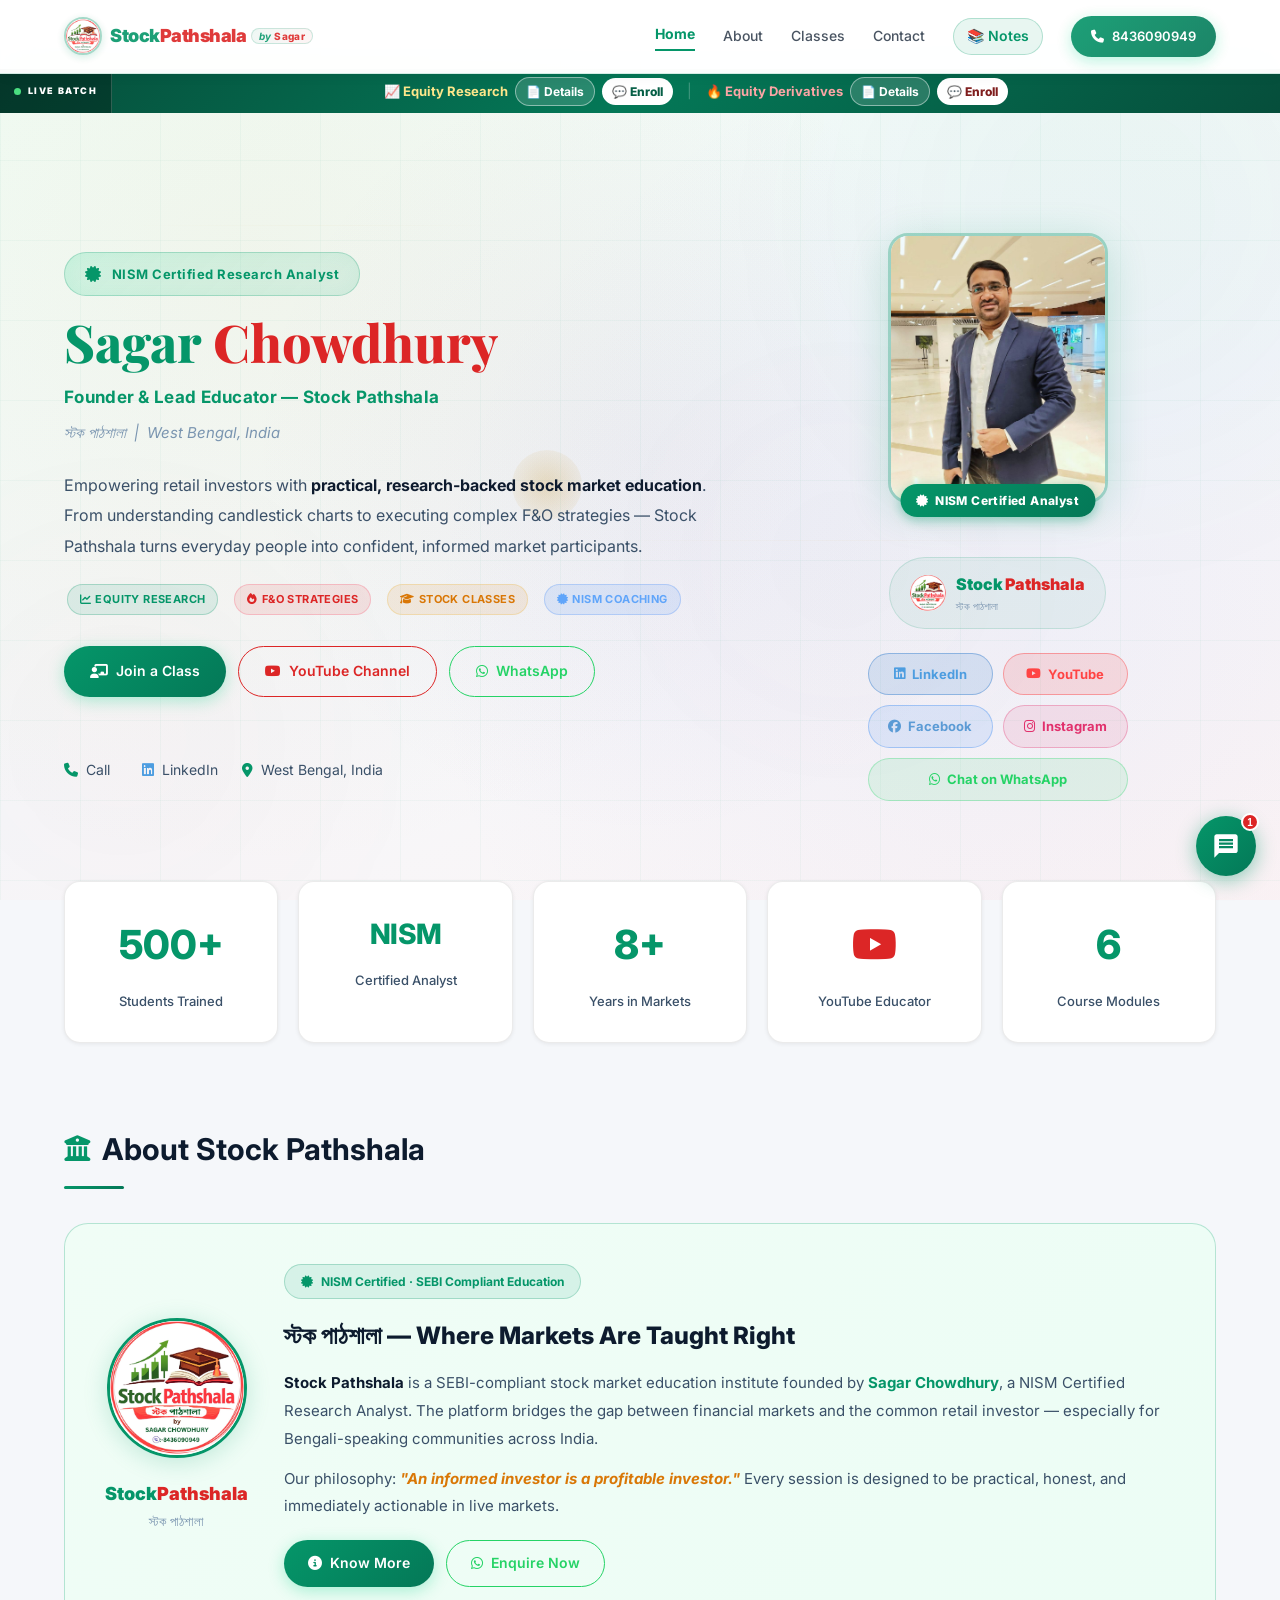
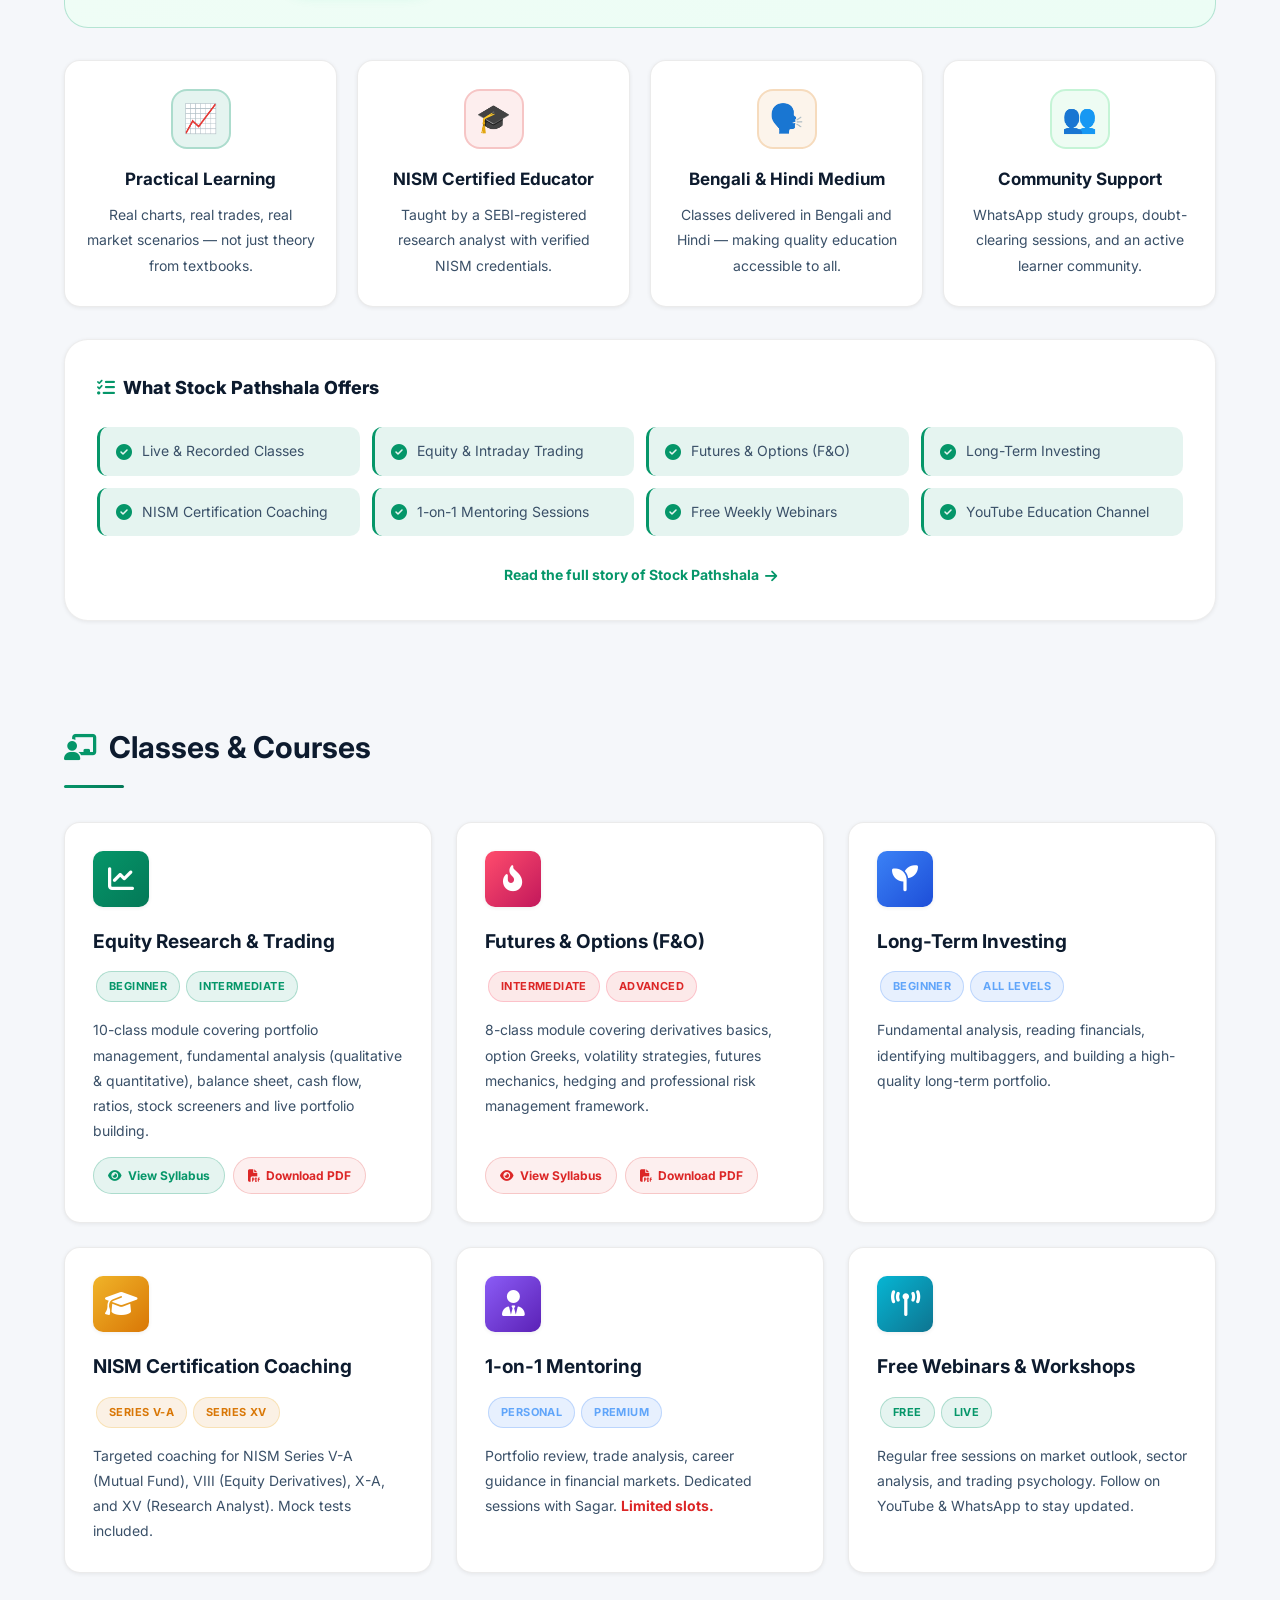
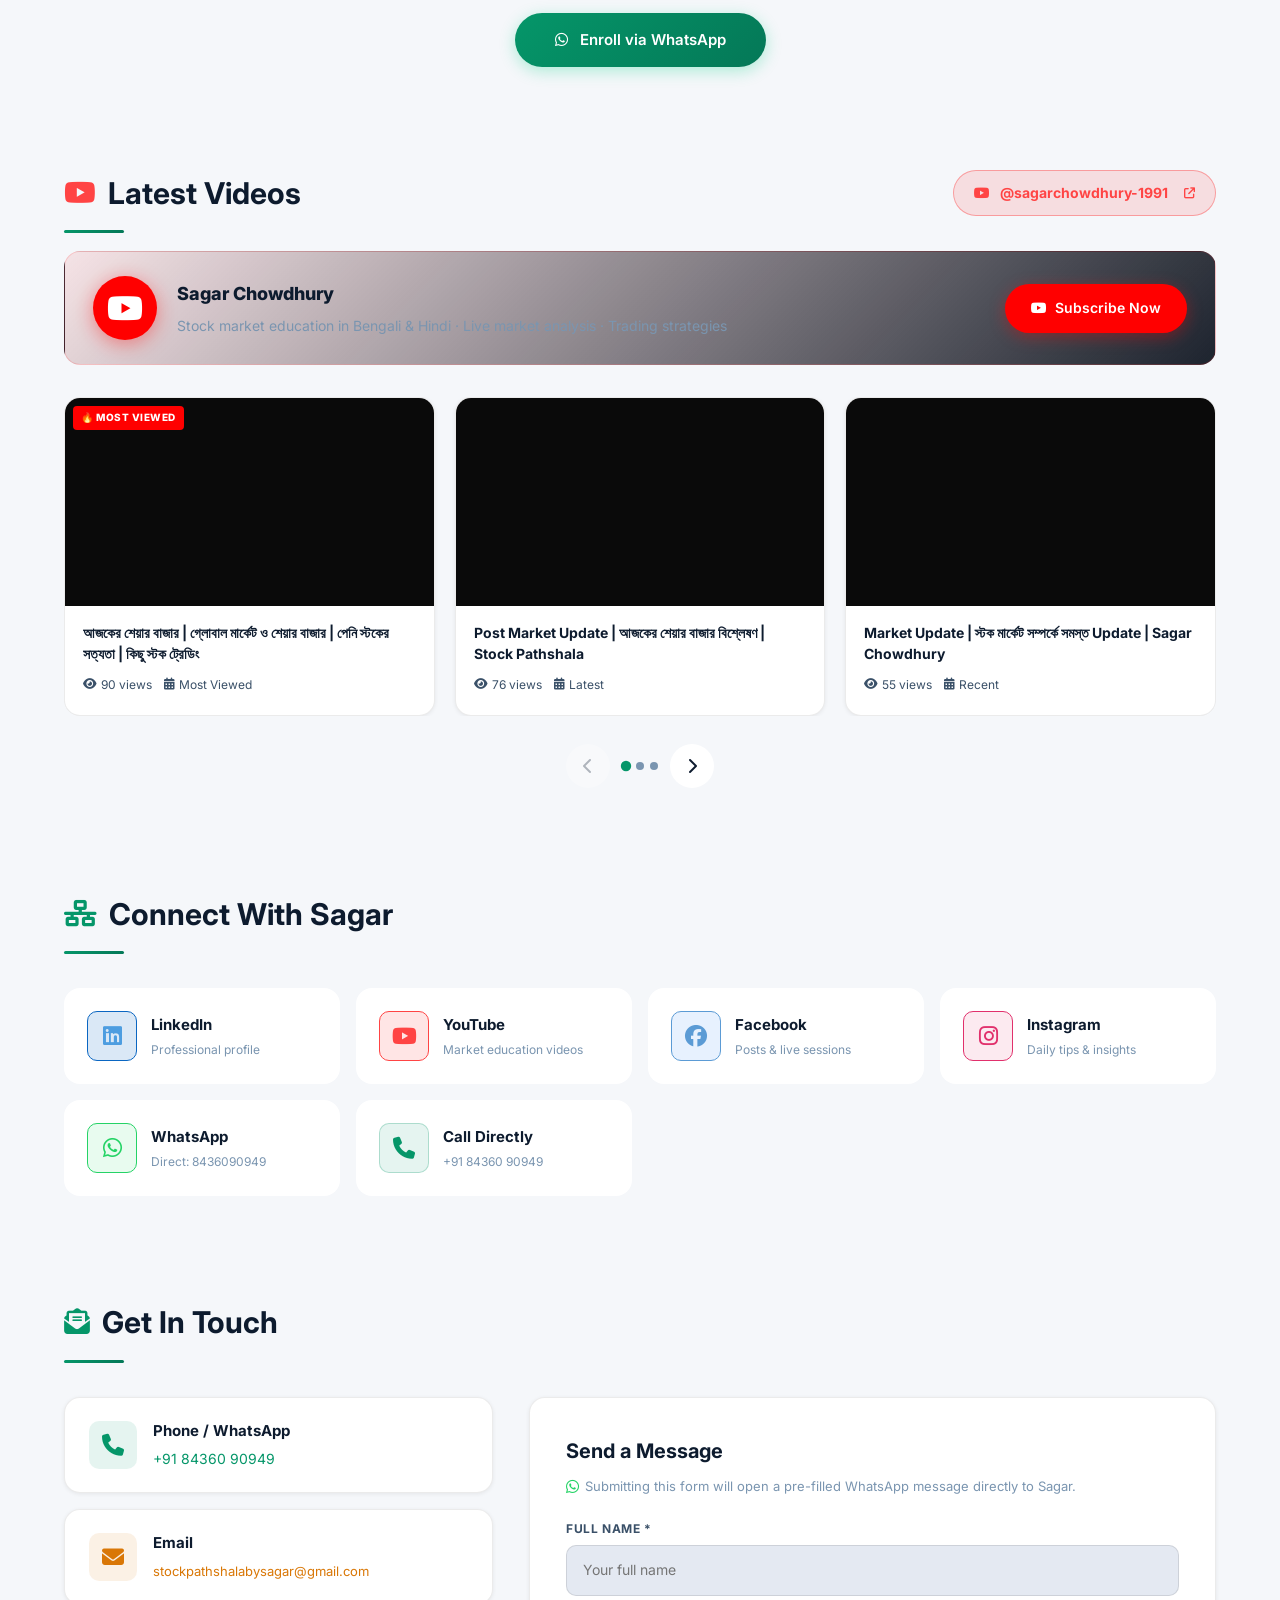
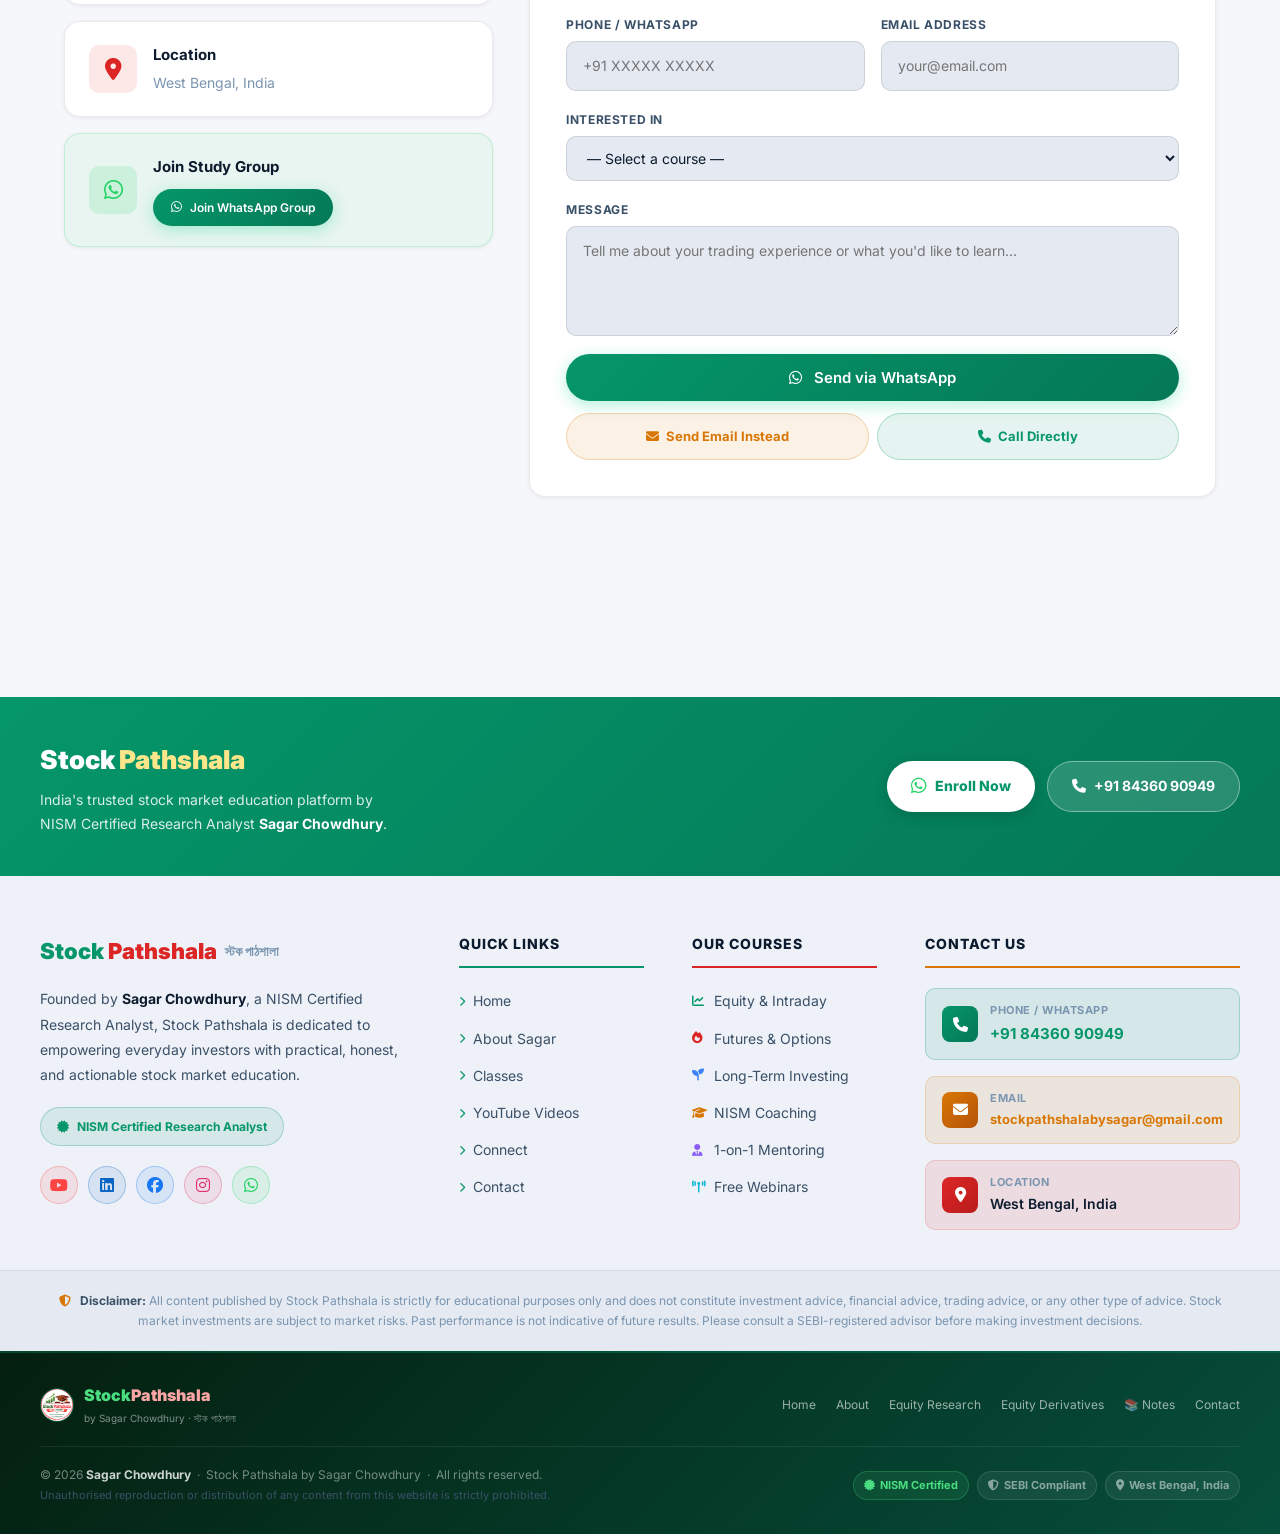
==== commit 5a9a7b4a: "Fix copyright section: move outside footer, remove duplicate footer tag" ====
--- a/index.html
+++ b/index.html
@@ -1299,75 +1299,68 @@
     </div>
   </div>
 
-  <!-- Copyright bottom bar -->
-  <div style="background:linear-gradient(135deg,#041f0f 0%,#064e3b 100%);padding:28px 24px;
-    border-top:2px solid rgba(5,150,105,0.3)">
-    <div style="max-width:1200px;margin:auto">
-
-      <!-- Top row: logo + links -->
-      <div style="display:flex;align-items:center;justify-content:space-between;
-        flex-wrap:wrap;gap:16px;padding-bottom:18px;
-        border-bottom:1px solid rgba(255,255,255,0.08);margin-bottom:18px">
-
-        <!-- Brand -->
-        <div style="display:flex;align-items:center;gap:10px">
-          <img src="assets/stock-pathshala-logo.png"
-            style="width:34px;height:34px;border-radius:50%;object-fit:cover;
-              border:1.5px solid rgba(5,150,105,0.5)"
-            onerror="this.style.display='none'">
-          <div>
-            <span style="font-size:16px;font-weight:900;color:#4ade80">Stock</span><span style="font-size:16px;font-weight:900;color:#fca5a5">Pathshala</span>
-            <span style="display:block;font-size:10px;color:rgba(255,255,255,0.5);margin-top:1px">by Sagar Chowdhury · স্টক পাঠশালা</span>
-          </div>
-        </div>
-
-        <!-- Quick links -->
-        <div style="display:flex;gap:20px;flex-wrap:wrap;align-items:center">
-          <a href="index"                  style="font-size:12px;color:rgba(255,255,255,0.6);text-decoration:none;transition:color .2s" onmouseover="this.style.color='#4ade80'" onmouseout="this.style.color='rgba(255,255,255,0.6)'">Home</a>
-          <a href="about"                  style="font-size:12px;color:rgba(255,255,255,0.6);text-decoration:none;transition:color .2s" onmouseover="this.style.color='#4ade80'" onmouseout="this.style.color='rgba(255,255,255,0.6)'">About</a>
-          <a href="course-equity-research" style="font-size:12px;color:rgba(255,255,255,0.6);text-decoration:none;transition:color .2s" onmouseover="this.style.color='#4ade80'" onmouseout="this.style.color='rgba(255,255,255,0.6)'">Equity Research</a>
-          <a href="course-equity-derivatives" style="font-size:12px;color:rgba(255,255,255,0.6);text-decoration:none;transition:color .2s" onmouseover="this.style.color='#4ade80'" onmouseout="this.style.color='rgba(255,255,255,0.6)'">Equity Derivatives</a>
-          <a href="equity-notes"           style="font-size:12px;color:rgba(255,255,255,0.6);text-decoration:none;transition:color .2s" onmouseover="this.style.color='#4ade80'" onmouseout="this.style.color='rgba(255,255,255,0.6)'">📚 Notes</a>
-          <a href="#contact"               style="font-size:12px;color:rgba(255,255,255,0.6);text-decoration:none;transition:color .2s" onmouseover="this.style.color='#4ade80'" onmouseout="this.style.color='rgba(255,255,255,0.6)'">Contact</a>
-        </div>
-      </div>
-
-      <!-- Bottom row: copyright + badges -->
-      <div style="display:flex;align-items:center;justify-content:space-between;
-        flex-wrap:wrap;gap:12px">
-
-        <!-- Copyright -->
-        <p style="font-size:12px;color:rgba(255,255,255,0.45);line-height:1.6;margin:0">
-          &copy; 2026 <strong style="color:rgba(255,255,255,0.75)">Sagar Chowdhury</strong>
-          &nbsp;·&nbsp; Stock Pathshala by Sagar Chowdhury
-          &nbsp;·&nbsp; All rights reserved.<br>
-          <span style="font-size:11px">Unauthorised reproduction or distribution of any content from this website is strictly prohibited.</span>
-        </p>
-
-        <!-- Credential badges -->
-        <div style="display:flex;align-items:center;gap:10px;flex-wrap:wrap">
-          <span style="display:inline-flex;align-items:center;gap:5px;font-size:11px;font-weight:700;
-            color:#4ade80;padding:4px 10px;border-radius:50px;
-            background:rgba(74,222,128,0.1);border:1px solid rgba(74,222,128,0.25)">
-            <i class="fas fa-certificate"></i> NISM Certified
-          </span>
-          <span style="display:inline-flex;align-items:center;gap:5px;font-size:11px;font-weight:700;
-            color:rgba(255,255,255,0.5);padding:4px 10px;border-radius:50px;
-            background:rgba(255,255,255,0.06);border:1px solid rgba(255,255,255,0.12)">
-            <i class="fas fa-shield-halved"></i> SEBI Compliant Education
-          </span>
-          <span style="display:inline-flex;align-items:center;gap:5px;font-size:11px;font-weight:700;
-            color:rgba(255,255,255,0.5);padding:4px 10px;border-radius:50px;
-            background:rgba(255,255,255,0.06);border:1px solid rgba(255,255,255,0.12)">
-            <i class="fas fa-map-marker-alt"></i> West Bengal, India
-          </span>
-        </div>
-      </div>
-
     </div>
   </div>
 
 </footer>
+
+<!-- ── Copyright bottom bar ── -->
+<div style="background:linear-gradient(135deg,#041f0f 0%,#064e3b 100%);padding:28px 24px;
+  border-top:2px solid rgba(5,150,105,0.3);position:relative;z-index:5">
+  <div style="max-width:1200px;margin:auto">
+
+    <!-- Top row: logo + links -->
+    <div style="display:flex;align-items:center;justify-content:space-between;
+      flex-wrap:wrap;gap:16px;padding-bottom:18px;
+      border-bottom:1px solid rgba(255,255,255,0.08);margin-bottom:18px">
+      <div style="display:flex;align-items:center;gap:10px">
+        <img src="assets/stock-pathshala-logo.png"
+          style="width:34px;height:34px;border-radius:50%;object-fit:cover;
+            border:1.5px solid rgba(5,150,105,0.5)"
+          onerror="this.style.display='none'">
+        <div>
+          <span style="font-size:16px;font-weight:900;color:#4ade80">Stock</span><span style="font-size:16px;font-weight:900;color:#fca5a5">Pathshala</span>
+          <span style="display:block;font-size:10px;color:rgba(255,255,255,0.5);margin-top:1px">by Sagar Chowdhury · স্টক পাঠশালা</span>
+        </div>
+      </div>
+      <div style="display:flex;gap:20px;flex-wrap:wrap;align-items:center">
+        <a href="index"                     style="font-size:12px;color:rgba(255,255,255,0.6);text-decoration:none" onmouseover="this.style.color='#4ade80'" onmouseout="this.style.color='rgba(255,255,255,0.6)'">Home</a>
+        <a href="about"                     style="font-size:12px;color:rgba(255,255,255,0.6);text-decoration:none" onmouseover="this.style.color='#4ade80'" onmouseout="this.style.color='rgba(255,255,255,0.6)'">About</a>
+        <a href="course-equity-research"    style="font-size:12px;color:rgba(255,255,255,0.6);text-decoration:none" onmouseover="this.style.color='#4ade80'" onmouseout="this.style.color='rgba(255,255,255,0.6)'">Equity Research</a>
+        <a href="course-equity-derivatives" style="font-size:12px;color:rgba(255,255,255,0.6);text-decoration:none" onmouseover="this.style.color='#4ade80'" onmouseout="this.style.color='rgba(255,255,255,0.6)'">Equity Derivatives</a>
+        <a href="equity-notes"              style="font-size:12px;color:rgba(255,255,255,0.6);text-decoration:none" onmouseover="this.style.color='#4ade80'" onmouseout="this.style.color='rgba(255,255,255,0.6)'">📚 Notes</a>
+        <a href="#contact"                  style="font-size:12px;color:rgba(255,255,255,0.6);text-decoration:none" onmouseover="this.style.color='#4ade80'" onmouseout="this.style.color='rgba(255,255,255,0.6)'">Contact</a>
+      </div>
+    </div>
+
+    <!-- Bottom row: copyright + badges -->
+    <div style="display:flex;align-items:center;justify-content:space-between;flex-wrap:wrap;gap:14px">
+      <p style="font-size:12px;color:rgba(255,255,255,0.45);line-height:1.7;margin:0">
+        &copy; 2026 <strong style="color:rgba(255,255,255,0.8)">Sagar Chowdhury</strong>
+        &nbsp;&middot;&nbsp; Stock Pathshala by Sagar Chowdhury &nbsp;&middot;&nbsp; All rights reserved.<br>
+        <span style="font-size:11px">Unauthorised reproduction or distribution of any content from this website is strictly prohibited.</span>
+      </p>
+      <div style="display:flex;align-items:center;gap:8px;flex-wrap:wrap">
+        <span style="display:inline-flex;align-items:center;gap:5px;font-size:11px;font-weight:700;
+          color:#4ade80;padding:4px 10px;border-radius:50px;
+          background:rgba(74,222,128,0.1);border:1px solid rgba(74,222,128,0.25)">
+          <i class="fas fa-certificate"></i> NISM Certified
+        </span>
+        <span style="display:inline-flex;align-items:center;gap:5px;font-size:11px;font-weight:700;
+          color:rgba(255,255,255,0.5);padding:4px 10px;border-radius:50px;
+          background:rgba(255,255,255,0.06);border:1px solid rgba(255,255,255,0.12)">
+          <i class="fas fa-shield-halved"></i> SEBI Compliant
+        </span>
+        <span style="display:inline-flex;align-items:center;gap:5px;font-size:11px;font-weight:700;
+          color:rgba(255,255,255,0.5);padding:4px 10px;border-radius:50px;
+          background:rgba(255,255,255,0.06);border:1px solid rgba(255,255,255,0.12)">
+          <i class="fas fa-map-marker-alt"></i> West Bengal, India
+        </span>
+      </div>
+    </div>
+
+  </div>
+</div>
 
 <script>
 /* ── Theme ── */
